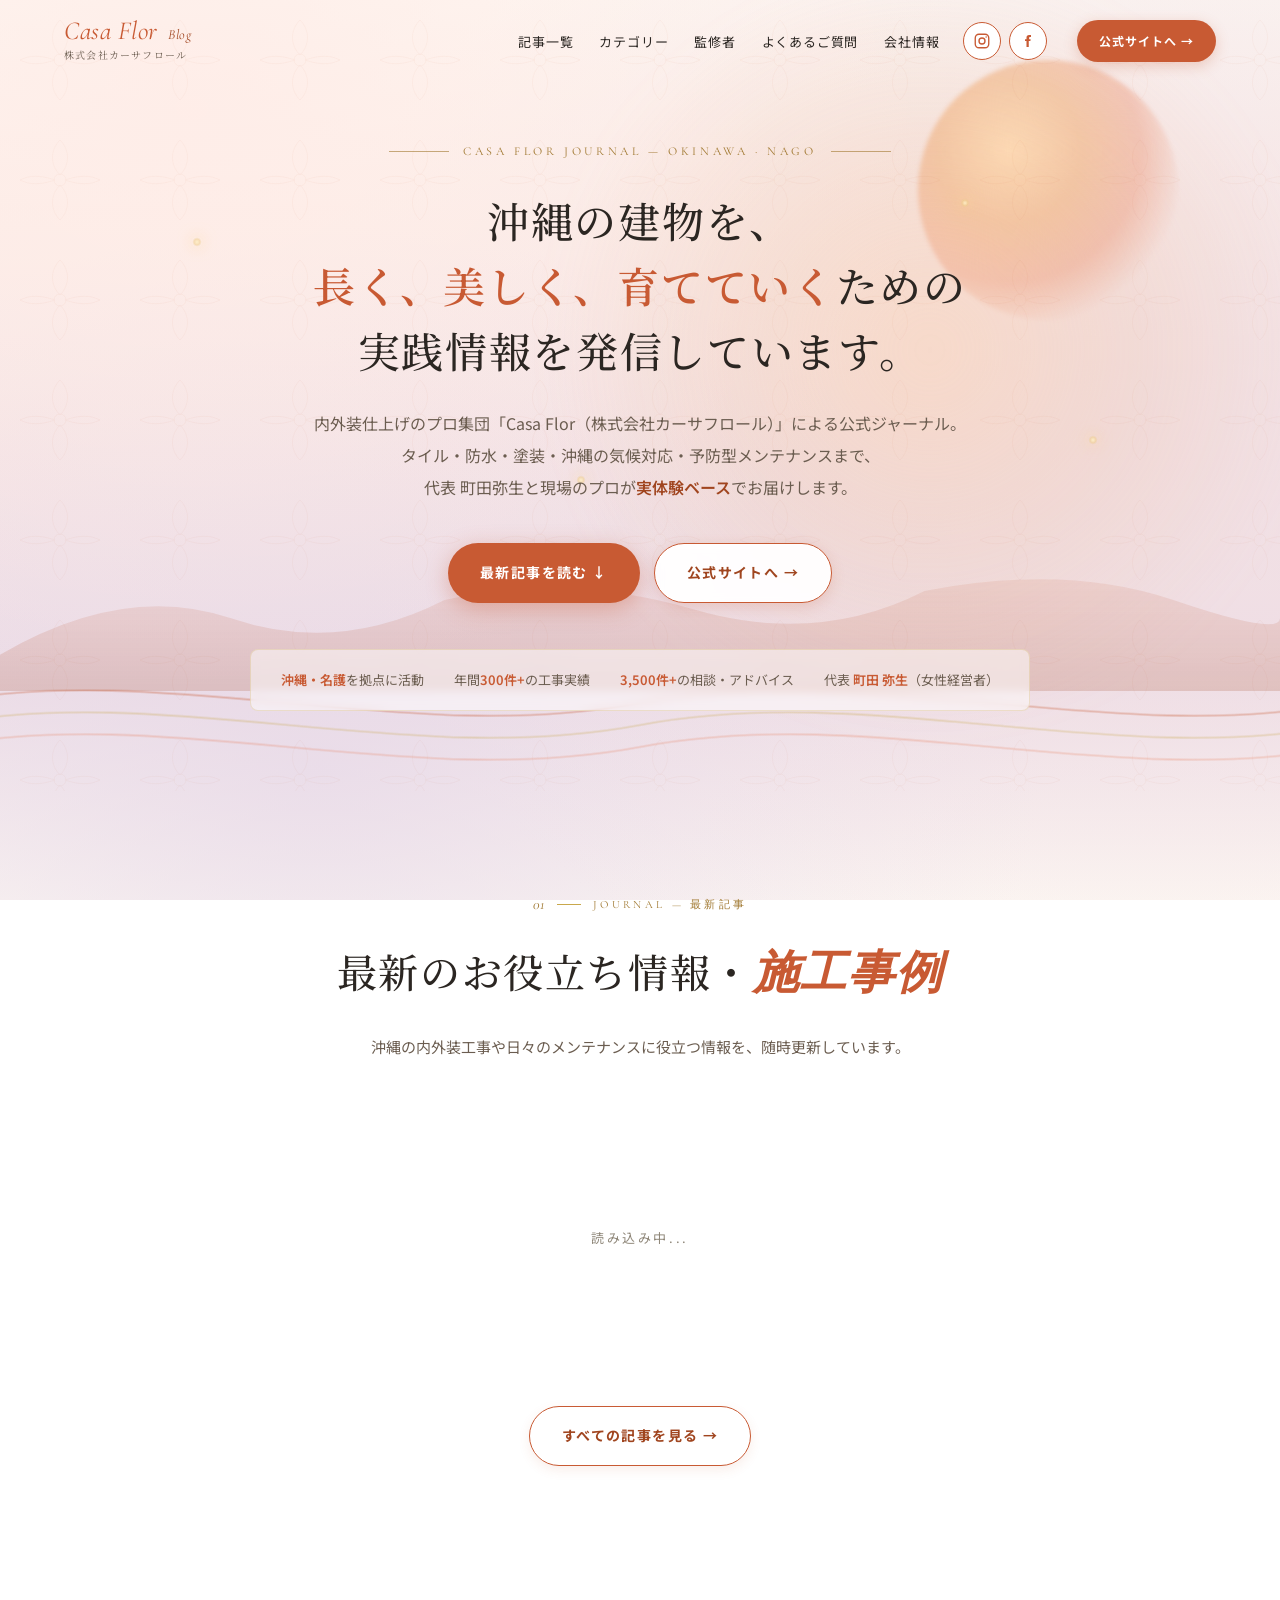
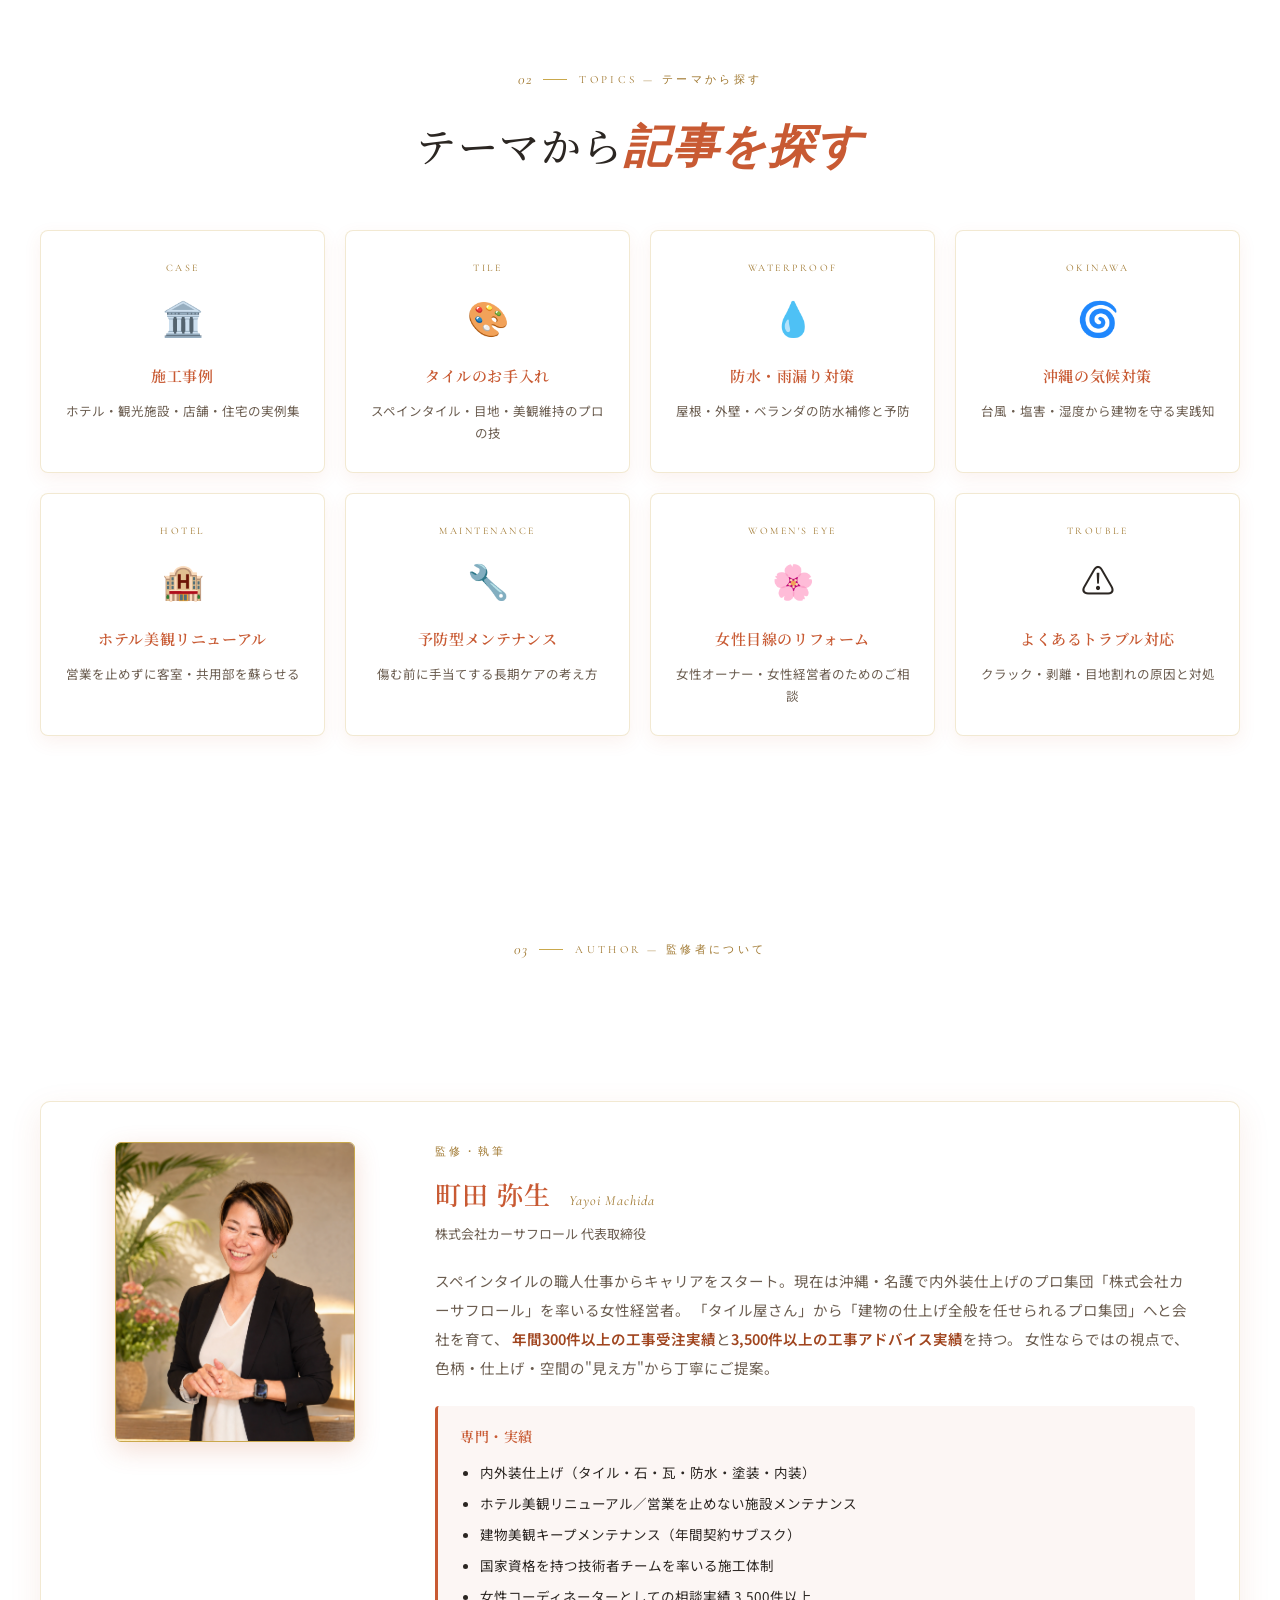
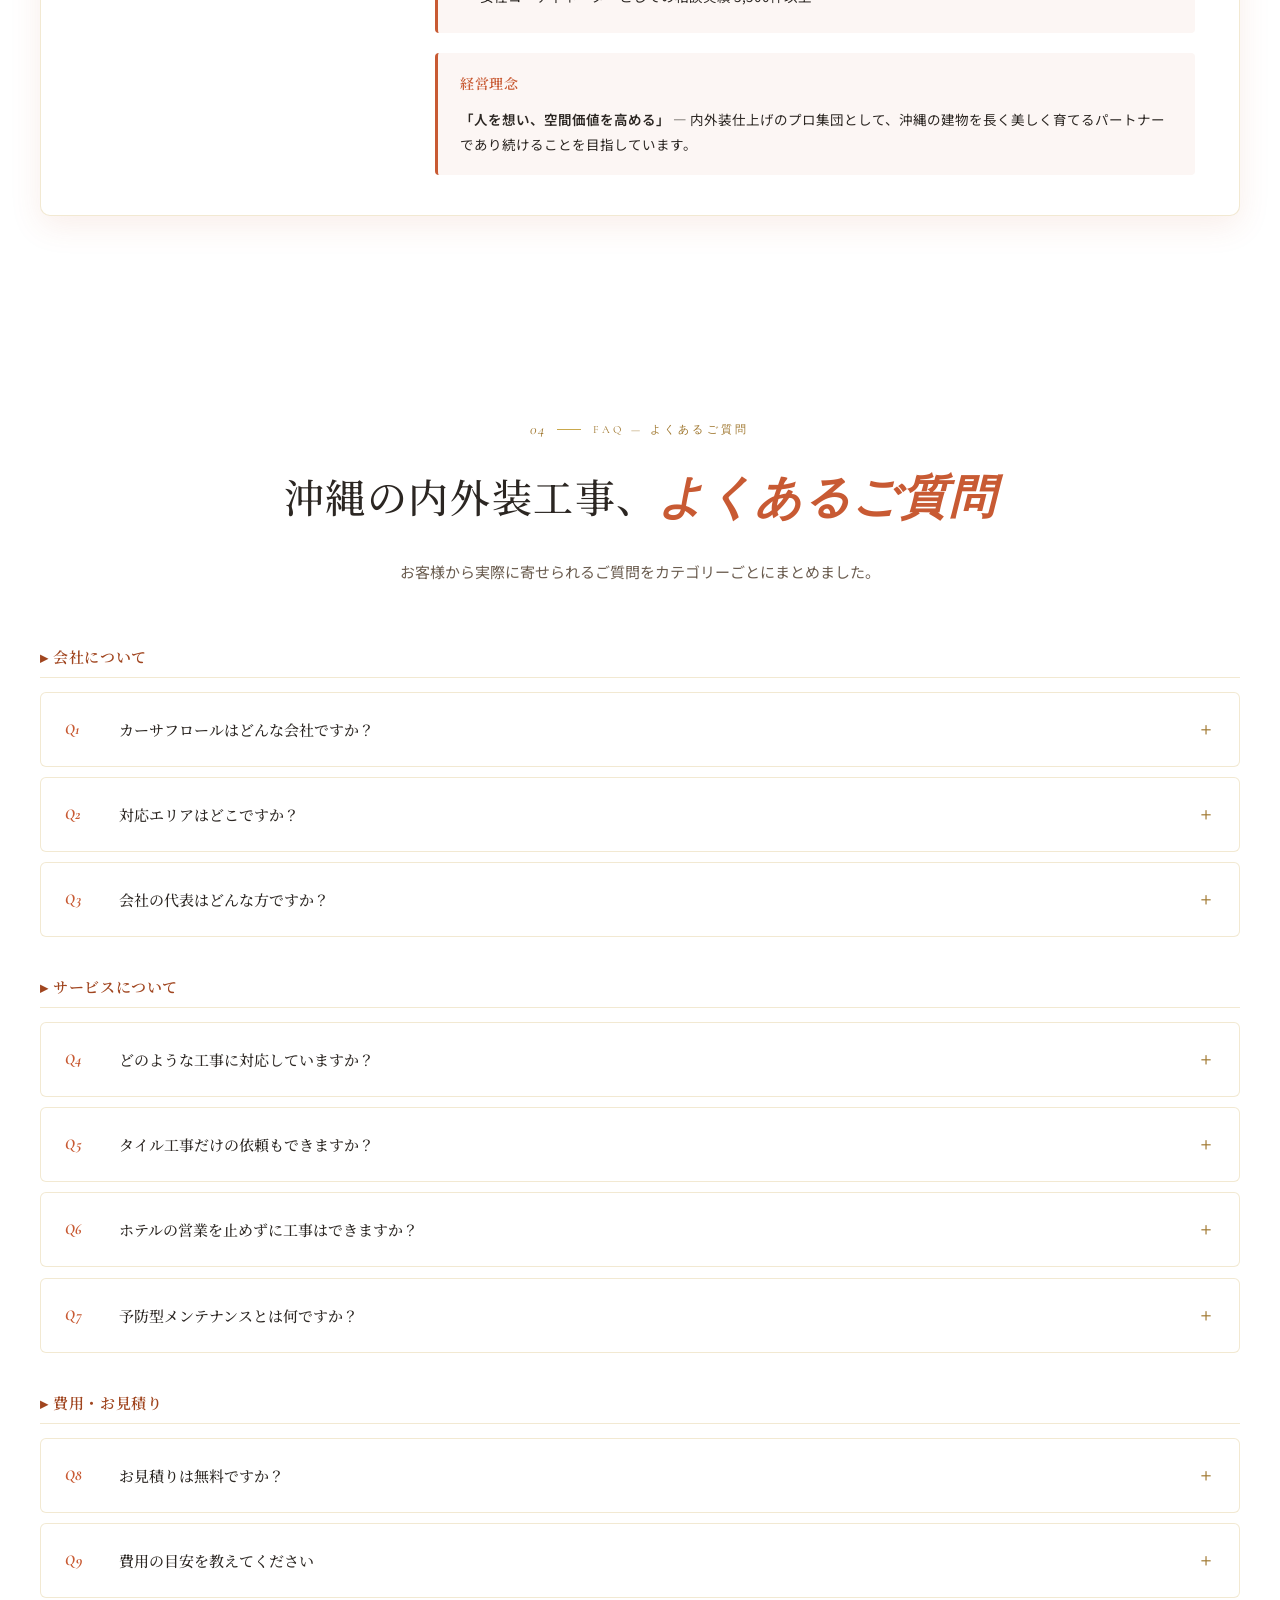
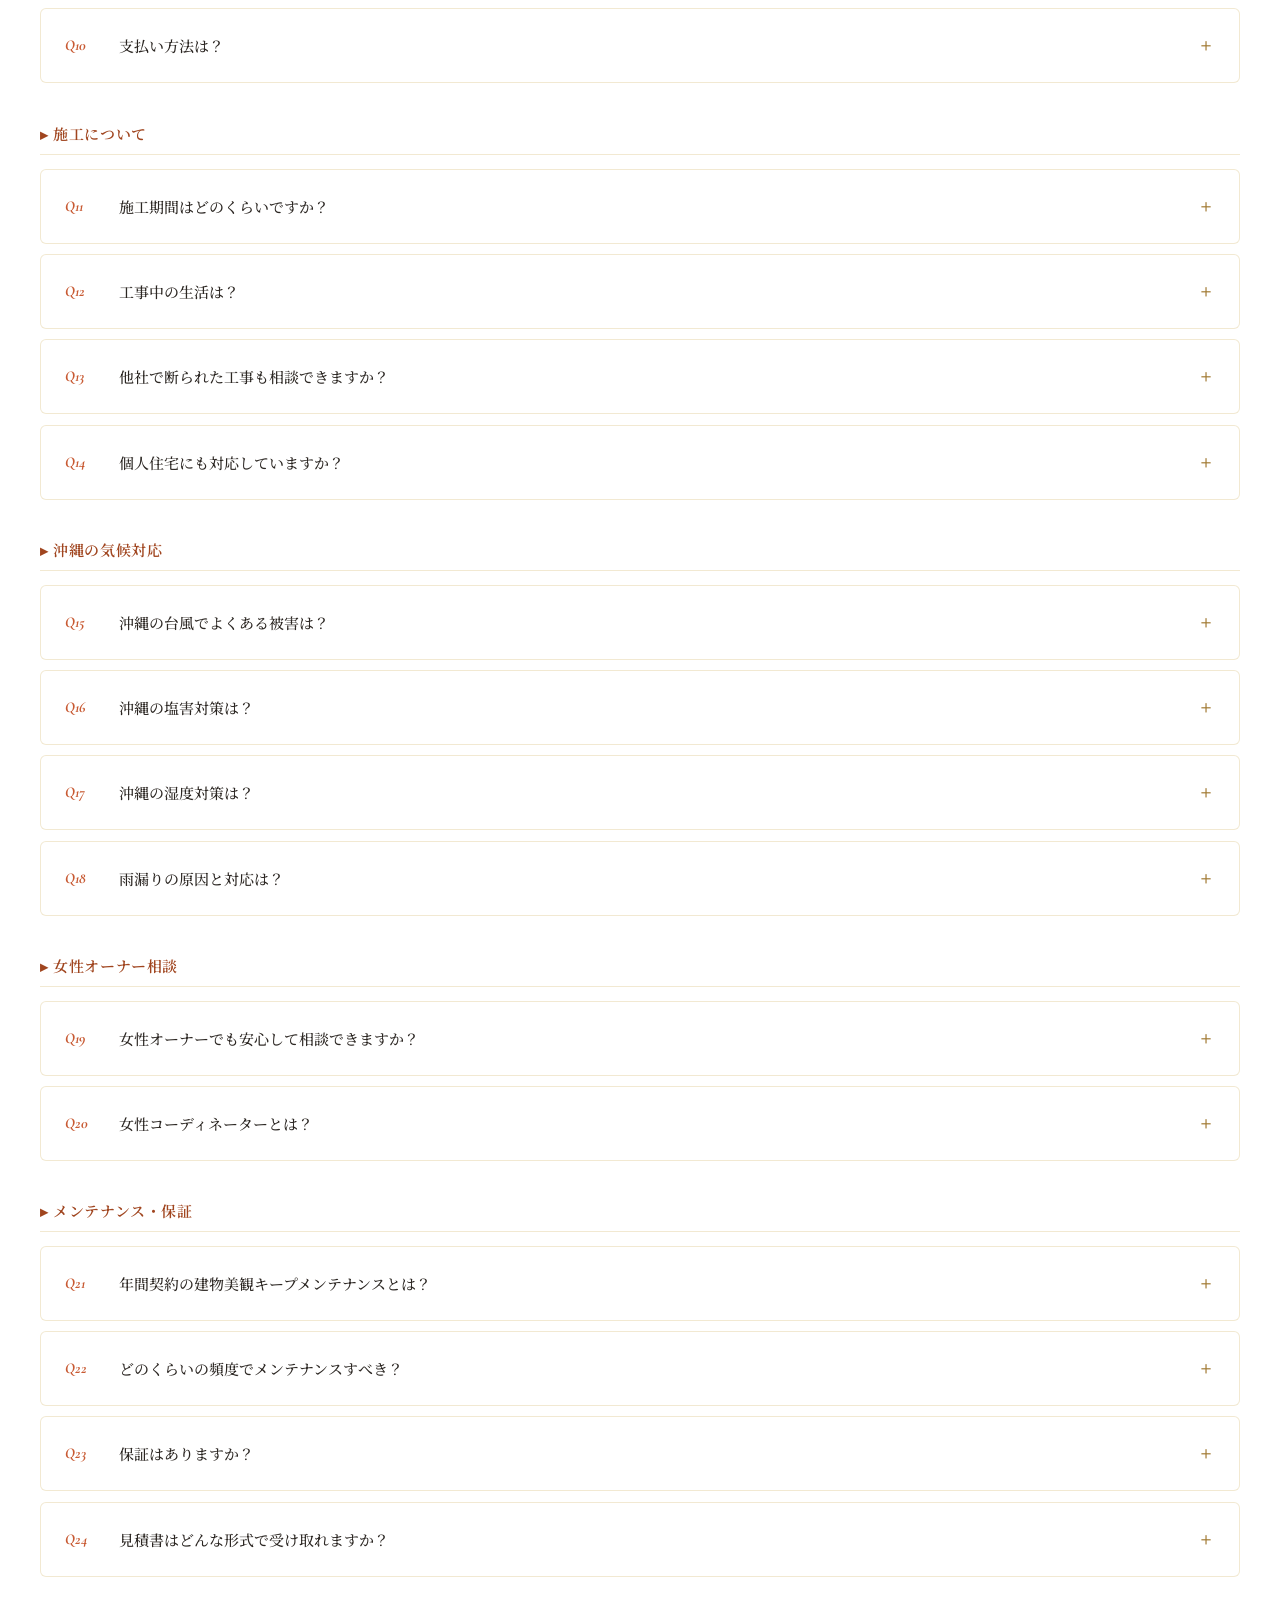
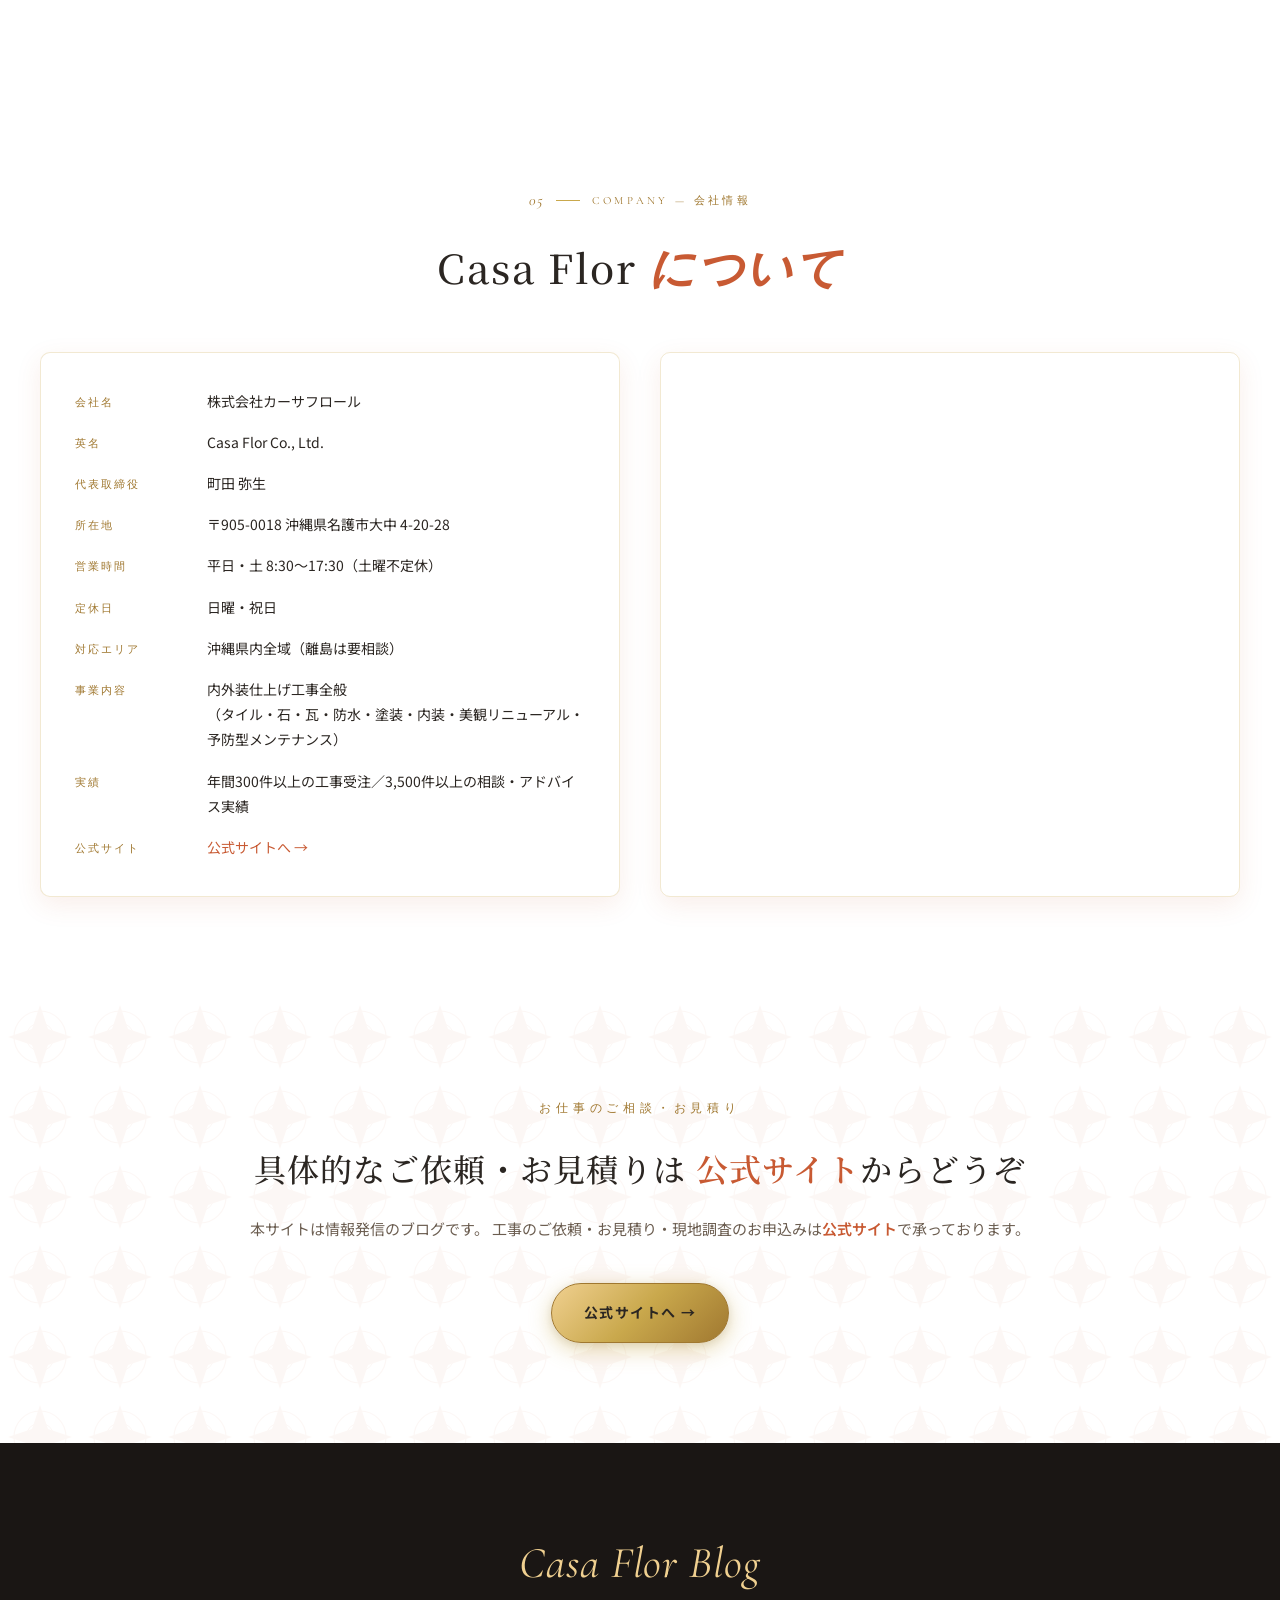
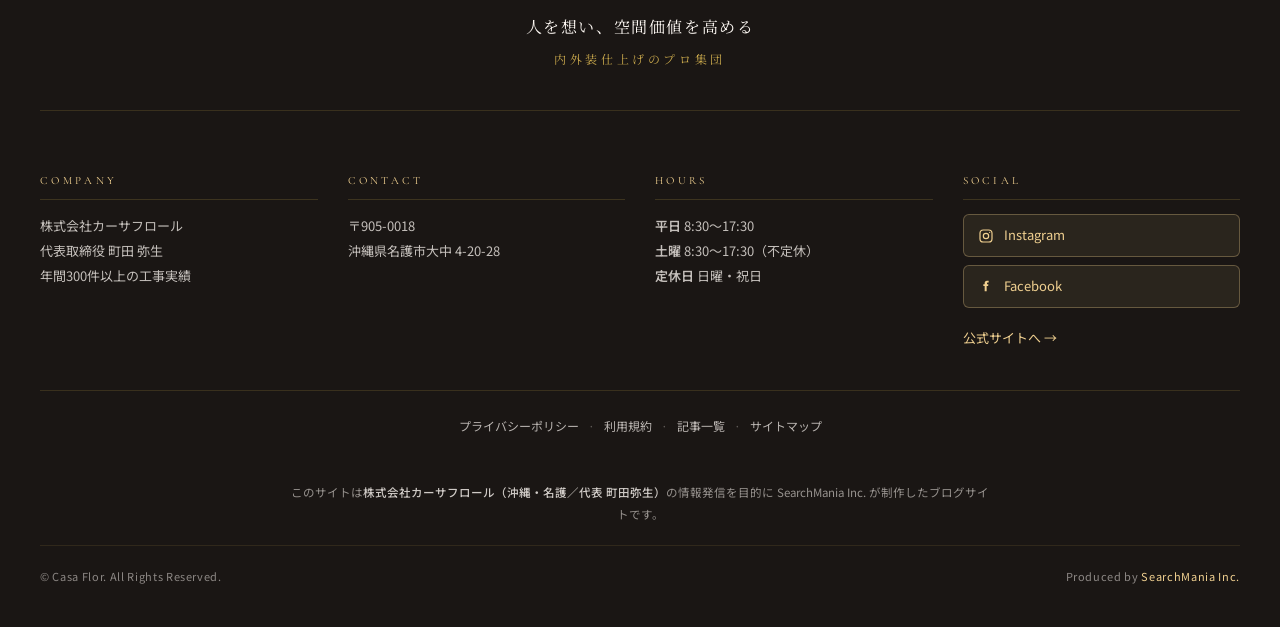
==== index.html @ efdfc6c0 "feat(scroll): jyuutaku-family 参考の 1.4s cubic-bezier reveal（up/blur/zoom + stagger）" ====
<!DOCTYPE html>
<html lang="ja">
<head>
<meta charset="UTF-8">
<meta http-equiv="content-language" content="ja">
<meta name="viewport" content="width=device-width,initial-scale=1">
<title>Casa Flor ブログ｜沖縄・名護の内外装仕上げのプロが書く、建物を長く美しく育てるための実践情報</title>
<meta name="description" content="沖縄・名護の内外装仕上げのプロ「Casa Flor（株式会社カーサフロール）」による情報発信ブログ。ホテル美観リニューアル・施設メンテナンス・タイル/防水/塗装・沖縄の気候対応・予防型メンテナンスまで、代表 町田弥生と現場のプロが実体験ベースで解説します。">
<meta name="keywords" content="沖縄 内外装, 沖縄 タイル工事, 名護 リフォーム, 沖縄 塗装, 沖縄 防水, ホテル美観リニューアル, 施設メンテナンス, 沖縄 台風対策, 予防メンテナンス, 女性オーナー リフォーム, カーサフロール, 町田弥生">
<meta name="author" content="町田 弥生（株式会社カーサフロール 代表取締役）">
<meta name="robots" content="index,follow,max-image-preview:large">
<meta name="format-detection" content="telephone=no">
<meta name="theme-color" content="#C85A33">
<meta name="geo.region" content="JP-47">
<meta name="geo.placename" content="沖縄県名護市">
<meta name="geo.position" content="26.5974;127.9862">
<meta name="ICBM" content="26.5974, 127.9862">

<!-- Favicon -->
<link rel="icon" type="image/svg+xml" href="./favicon.svg">

<!-- OGP -->
<meta property="og:type" content="website">
<meta property="og:title" content="Casa Flor ブログ｜沖縄・名護の内外装仕上げのプロが書く、建物を長く美しく育てるための実践情報">
<meta property="og:description" content="沖縄・名護の内外装仕上げのプロによる情報発信ブログ。ホテル美観・施設メンテ・タイル/防水/塗装・沖縄気候対応まで、代表 町田弥生が実体験ベースで解説します。">
<meta property="og:image" content="https://casaflor.search-mania.net/ogp.png">
<meta property="og:image:width" content="1200">
<meta property="og:image:height" content="630">
<meta property="og:url" content="https://casaflor.search-mania.net/">
<meta property="og:site_name" content="Casa Flor ブログ（株式会社カーサフロール）">
<meta property="og:locale" content="ja_JP">

<!-- Twitter Card -->
<meta name="twitter:card" content="summary_large_image">
<meta name="twitter:title" content="Casa Flor ブログ｜沖縄・名護の内外装仕上げのプロが書く実践情報">
<meta name="twitter:description" content="沖縄の建物を、長く美しく育てるためのプロの視点。">
<meta name="twitter:image" content="https://casaflor.search-mania.net/ogp.png">

<link rel="canonical" href="https://casaflor.search-mania.net/">

<!-- Google Search Console -->
<meta name="google-site-verification" content="LZg90oxtbqi0v6An7Fc0uO3ufbqcmW4_Qp9mCI2u6wk">

<!-- 構造化データ: Organization + LocalBusiness -->
<script type="application/ld+json">
{
  "@context": "https://schema.org",
  "@type": "Organization",
  "@id": "https://casaflor.search-mania.net/#organization",
  "name": "株式会社カーサフロール",
  "alternateName": ["Casa Flor", "カーサフロール"],
  "url": "https://casaflor.search-mania.net/",
  "logo": "https://casaflor.search-mania.net/favicon.svg",
  "image": "https://casaflor.search-mania.net/ogp.png",
  "description": "沖縄・名護の内外装仕上げのプロ集団。タイル・石・瓦・防水・内装・外装リフォームまで、ホテル・観光施設・店舗・ご邸宅の仕上げをトータルで承ります。代表取締役 町田弥生。",
  "slogan": "人を想い、空間価値を高める",
  "inLanguage": "ja",
  "founder": {
    "@type": "Person",
    "@id": "https://casaflor.search-mania.net/#author-yayoi",
    "name": "町田 弥生",
    "jobTitle": "代表取締役"
  },
  "employee": {"@id": "https://casaflor.search-mania.net/#author-yayoi"},
  "address": {
    "@type": "PostalAddress",
    "streetAddress": "大中 4-20-28",
    "addressLocality": "名護市",
    "addressRegion": "沖縄県",
    "postalCode": "905-0018",
    "addressCountry": "JP"
  },
  "geo": {"@type": "GeoCoordinates", "latitude": 26.5974, "longitude": 127.9862},
  "areaServed": {"@type": "State", "name": "沖縄県"},
  "sameAs": [
    "https://www.instagram.com/yayoi_casaflor",
    "https://casa-flor.search-mania.net/"
  ]
}
</script>

<!-- 構造化データ: WebSite + SearchAction -->
<script type="application/ld+json">
{
  "@context": "https://schema.org",
  "@type": "WebSite",
  "@id": "https://casaflor.search-mania.net/#website",
  "url": "https://casaflor.search-mania.net/",
  "name": "Casa Flor ブログ",
  "description": "沖縄・名護の内外装仕上げのプロによる実践情報ブログ",
  "publisher": {"@id": "https://casaflor.search-mania.net/#organization"},
  "inLanguage": "ja",
  "potentialAction": {
    "@type": "SearchAction",
    "target": {
      "@type": "EntryPoint",
      "urlTemplate": "https://casaflor.search-mania.net/blog/?q={search_term_string}"
    },
    "query-input": "required name=search_term_string"
  }
}
</script>

<!-- 構造化データ: Blog -->
<script type="application/ld+json">
{
  "@context": "https://schema.org",
  "@type": "Blog",
  "@id": "https://casaflor.search-mania.net/#blog",
  "url": "https://casaflor.search-mania.net/",
  "name": "Casa Flor ブログ",
  "description": "沖縄・名護の内外装仕上げのプロが書く実践情報",
  "inLanguage": "ja",
  "publisher": {"@id": "https://casaflor.search-mania.net/#organization"},
  "author": {"@id": "https://casaflor.search-mania.net/#author-yayoi"}
}
</script>

<!-- 構造化データ: Person (E-E-A-T の Expertise/Authoritativeness) -->
<script type="application/ld+json">
{
  "@context": "https://schema.org",
  "@type": "Person",
  "@id": "https://casaflor.search-mania.net/#author-yayoi",
  "name": "町田 弥生",
  "givenName": "弥生",
  "familyName": "町田",
  "alternateName": "Yayoi Machida",
  "jobTitle": "株式会社カーサフロール 代表取締役",
  "worksFor": {"@id": "https://casaflor.search-mania.net/#organization"},
  "image": "https://casaflor.search-mania.net/img/president-yayoi.png",
  "description": "スペインタイル職人としてキャリアをスタート。現在は沖縄・名護で内外装仕上げ会社「株式会社カーサフロール」を率いる。年間300件以上の工事受注実績と3500件以上の工事アドバイス実績を持つ。ホテル・観光施設・店舗・住宅の内外装リフォームを女性ならではの視点でトータルコーディネート。",
  "knowsAbout": [
    "内外装仕上げ工事",
    "スペインタイル施工",
    "ホテル美観リニューアル",
    "施設メンテナンス",
    "予防型メンテナンス",
    "沖縄の気候対応",
    "タイル・石・瓦工事",
    "防水補修",
    "外壁塗装",
    "内装リフォーム",
    "女性目線のリフォーム相談"
  ],
  "address": {
    "@type": "PostalAddress",
    "addressLocality": "名護市",
    "addressRegion": "沖縄県",
    "addressCountry": "JP"
  },
  "sameAs": ["https://www.instagram.com/yayoi_casaflor"]
}
</script>

<!-- 構造化データ: FAQPage (AIO / AI Overview 対応) -->
<script type="application/ld+json">
{
  "@context": "https://schema.org",
  "@type": "FAQPage",
  "@id": "https://casaflor.search-mania.net/#faq",
  "inLanguage": "ja",
  "mainEntity": [
    {"@type": "Question", "name": "カーサフロールはどんな会社ですか？", "acceptedAnswer": {"@type": "Answer", "text": "沖縄県名護市を拠点とする内外装仕上げのプロ集団です。スペインタイルの職人仕事から始まり、現在はタイル・石・瓦・防水・内装リフォームまで、ホテル・観光施設・店舗・ご邸宅のあらゆる仕上げをトータルで承っています。代表取締役は町田弥生。年間300件以上の工事受注実績があります。"}},
    {"@type": "Question", "name": "対応エリアはどこですか？", "acceptedAnswer": {"@type": "Answer", "text": "沖縄県内全域に対応しております。本社は沖縄県名護市大中4-20-28にあります。離島も要相談で対応可能です。"}},
    {"@type": "Question", "name": "どのような工事に対応していますか？", "acceptedAnswer": {"@type": "Answer", "text": "内外装の仕上げ全般に対応しています。具体的にはタイル工事・石工事・瓦工事・防水補修・外壁塗装・内装リフォーム・下地補修・目地補修・美観リニューアル・年間契約の予防型メンテナンスなど。ホテル・観光施設・店舗・オフィス・共同住宅・ご邸宅まで幅広く対応可能です。"}},
    {"@type": "Question", "name": "タイル工事だけの依頼もできますか？", "acceptedAnswer": {"@type": "Answer", "text": "はい、可能です。もともとスペインタイルの職人仕事から始まった会社なので、タイル単体のご依頼も得意分野です。もちろん、タイル以外の仕上げ（石材・瓦・防水・塗装・内装）もあわせてご相談いただけます。"}},
    {"@type": "Question", "name": "ホテルの営業を止めずに工事はできますか？", "acceptedAnswer": {"@type": "Answer", "text": "はい。「営業を止めない施設メンテナンス」を主力サービスの一つとして、時間帯・動線・工程を綿密に組み、宿泊客最優先の丁寧な養生・清掃で対応いたします。年間300件以上の工事受注実績があり、稼働中の施設対応に慣れています。"}},
    {"@type": "Question", "name": "予防型メンテナンスとは何ですか？", "acceptedAnswer": {"@type": "Answer", "text": "傷んでから直すのではなく、傷む前に手当てをする継続型のメンテナンスです。定期点検・小まめな補修・美観維持を年間契約サブスクでご提供。長期的には修繕コストを抑え、建物価値を継続的に育てることができます。特にホテル・施設様に多くご利用いただいています。"}},
    {"@type": "Question", "name": "お見積りは無料ですか？", "acceptedAnswer": {"@type": "Answer", "text": "はい、無料です。Webから図面・お写真をお送りいただくとAIが概算金額を即お届けし、その後担当者が現地確認のうえ正式なお見積りをご案内いたします。ご相談・現地調査も無料で承っております。"}},
    {"@type": "Question", "name": "費用の目安を教えてください", "acceptedAnswer": {"@type": "Answer", "text": "工事内容・規模・下地状態によって大きく変動します。たとえばタイルの部分補修は数万円から、外壁塗装は20〜80万円程度、ホテル1室のリニューアルは50〜200万円程度が目安です。正式な見積は現地調査後に無料でご提示いたします。"}},
    {"@type": "Question", "name": "支払い方法は？", "acceptedAnswer": {"@type": "Answer", "text": "銀行振込・現金・クレジットカード・PayPay・iD・QUICPay・交通系ICに対応しています。工事金額が大きい場合は着手金＋完工払いの分割にも対応いたしますのでご相談ください。"}},
    {"@type": "Question", "name": "施工期間はどのくらいですか？", "acceptedAnswer": {"@type": "Answer", "text": "工事内容によります。部分補修は半日〜1日、ホテル1室のリニューアルは3〜7日、外壁塗装は2〜4週間、大規模リノベーションは1〜3ヶ月が目安です。事前に工程表を作成し、ご希望の完工日から逆算した最適な段取りをご提案します。"}},
    {"@type": "Question", "name": "工事中の生活は？", "acceptedAnswer": {"@type": "Answer", "text": "住みながらリフォーム・営業しながら工事にも対応しています。動線・時間帯・粉じん養生・騒音配慮を工程に組み込み、日常への影響を最小限に抑えます。清掃を徹底し、作業後には元より綺麗な状態を維持することを心がけています。"}},
    {"@type": "Question", "name": "他社で断られた工事も相談できますか？", "acceptedAnswer": {"@type": "Answer", "text": "はい、まずはご相談ください。国家資格を持つ技術者が現場に合わせて柔軟に対応いたします。過去のお客様からも『他では断られた工事を受けてくれて本当に助かりました』とのお声を多数いただいております。"}},
    {"@type": "Question", "name": "個人住宅にも対応していますか？", "acceptedAnswer": {"@type": "Answer", "text": "はい、対応しています。ご邸宅のキッチン・浴室・玄関・エクステリアのリフォーム、外壁・屋根の補修まで承ります。女性コーディネーターがカラーコーディネート・素材選定からサポートいたしますのでご安心ください。"}},
    {"@type": "Question", "name": "沖縄の台風でよくある被害は？", "acceptedAnswer": {"@type": "Answer", "text": "強風による瓦の飛散・屋根の防水層剥離、大量の降雨と潮風による塩害・雨漏り・外壁のクラック拡大、飛来物による窓ガラス・外壁の損傷などが典型です。台風後は屋根・外壁・シーリング・排水口の点検を早めに行うことを推奨しています。"}},
    {"@type": "Question", "name": "沖縄の塩害対策は？", "acceptedAnswer": {"@type": "Answer", "text": "海沿いエリアでは金属部分の錆・外壁塗膜の劣化・タイル目地の傷みが進みやすいです。耐塩害仕様の塗料・耐候性の高いシーリング・定期的な水洗いによる塩分除去が有効です。予防型メンテナンス契約で年に数回の点検をおすすめしています。"}},
    {"@type": "Question", "name": "沖縄の湿度対策は？", "acceptedAnswer": {"@type": "Answer", "text": "高湿度によるカビ・目地の変色・木部の腐食が起きやすい環境です。防カビ塗料・目地の抗菌シーリング・通気を確保する内装設計で対策します。カビが目立ってきた段階での早期補修が、コスト・美観の両面で最適です。"}},
    {"@type": "Question", "name": "雨漏りの原因と対応は？", "acceptedAnswer": {"@type": "Answer", "text": "沖縄の建物では、屋根瓦のズレ・防水層の劣化・外壁クラック・サッシ回りシーリングの劣化・排水詰まりが主な原因です。原因調査から根本補修まで一貫対応します。応急処置だけでなく、再発を防ぐ設計を大切にしています。"}},
    {"@type": "Question", "name": "女性オーナーでも安心して相談できますか？", "acceptedAnswer": {"@type": "Answer", "text": "はい。代表取締役の町田弥生をはじめ女性コーディネーターが在籍しております。「男性業者に囲まれて話しづらい」というお声を多くいただくため、女性オーナー様・女性経営者様の目線で丁寧にご対応いたします。清潔感ある服装で伺い、じっくり相談を承ります。"}},
    {"@type": "Question", "name": "女性コーディネーターとは？", "acceptedAnswer": {"@type": "Answer", "text": "施主様の"見え方"を最優先に、色柄・素材・目地の細部まで空間全体をトータルでご提案する専門スタッフです。カーサフロールでは女性コーディネーターが3500件以上の相談・アドバイス実績を持ち、女性ならではの視点でご要望を細やかに引き出します。"}},
    {"@type": "Question", "name": "年間契約の建物美観キープメンテナンスとは？", "acceptedAnswer": {"@type": "Answer", "text": "定期点検・小まめな補修・美観維持を年間サブスク型でご提供する予防型メンテナンスです。傷んでから直すのではなく、傷む前に手当てすることで建物価値を継続的に育てます。特にホテル・観光施設様に多くご利用いただいております。"}},
    {"@type": "Question", "name": "どのくらいの頻度でメンテナンスすべき？", "acceptedAnswer": {"@type": "Answer", "text": "沖縄の気候では、外壁・屋根は年1〜2回、シーリング・目地・防水は3〜5年、金属部分は塩害を考慮し半年〜1年ごとの点検が理想です。予防型メンテナンス契約では、これらを計画的に組み込みご提案します。"}},
    {"@type": "Question", "name": "保証はありますか？", "acceptedAnswer": {"@type": "Answer", "text": "工事内容ごとに施工保証を設けております。防水工事は5〜10年、外壁塗装は3〜7年、タイル工事は1〜3年など。詳細は見積書にて明記し、書面保証をお渡しいたします。"}},
    {"@type": "Question", "name": "見積書はどんな形式で受け取れますか？", "acceptedAnswer": {"@type": "Answer", "text": "専門用語だけの見積書ではなく、「なぜこの仕上げが良いのか」を分かりやすく解説付きでお届けします。ご不明点は納得いただくまで何度でもご説明いたします。PDF形式でお送りしますので、社内共有・比較にもご活用いただけます。"}},
    {"@type": "Question", "name": "会社の代表はどんな方ですか？", "acceptedAnswer": {"@type": "Answer", "text": "代表取締役の町田弥生は、スペインタイル職人としてキャリアをスタートし、現在は沖縄・名護で内外装仕上げ会社「株式会社カーサフロール」を率いています。年間300件以上の工事受注実績と3500件以上の工事アドバイス実績を持ち、女性ならではの視点で内外装のトータルコーディネートを提供しています。"}}
  ]
}
</script>

<link rel="preconnect" href="https://fonts.googleapis.com">
<link rel="preconnect" href="https://fonts.gstatic.com" crossorigin>
<link href="https://fonts.googleapis.com/css2?family=Cormorant+Garamond:ital,wght@0,400;0,500;0,600;0,700;1,400;1,500&family=Playfair+Display:ital,wght@0,400;0,600;0,700&family=Noto+Serif+JP:wght@300;400;500;600;700&family=Noto+Sans+JP:wght@300;400;500;700&display=swap" rel="stylesheet">
<link rel="stylesheet" href="./shared.css">
</head>
<body>

<!-- ═══ ページローダー ═══ -->
<div id="page-loader" aria-hidden="true">
  <svg class="loader-stamp" viewBox="0 0 100 100" xmlns="http://www.w3.org/2000/svg">
    <defs><linearGradient id="lg" x1="0%" y1="0%" x2="100%" y2="100%"><stop offset="0%" stop-color="#E8734A"/><stop offset="100%" stop-color="#C85A33"/></linearGradient></defs>
    <rect width="100" height="100" rx="18" fill="url(#lg)"/>
    <text x="50" y="73" text-anchor="middle" font-size="68" fill="#FDF8F3" font-family="Georgia,serif" font-style="italic" font-weight="600">C</text>
  </svg>
  <p class="loader-name">Casa Flor</p>
  <div class="loader-dots" aria-label="読み込み中"><span></span><span></span><span></span></div>
</div>

<!-- ═══ NAV ═══ -->
<nav class="nav" id="nav">
  <div class="nav__inner">
    <a href="#top" class="nav__logo">
      <span class="nav__logo-en">Casa Flor <span class="nav__logo-sub">Blog</span></span>
      <span class="nav__logo-jp" data-cms="settings.店名">株式会社カーサフロール</span>
    </a>
    <ul class="nav__menu">
      <li><a href="#blog">記事一覧</a></li>
      <li><a href="#categories">カテゴリー</a></li>
      <li><a href="#author">監修者</a></li>
      <li><a href="#faq">よくあるご質問</a></li>
      <li><a href="#company">会社情報</a></li>
    </ul>
    <div class="nav__sns">
      <a href="https://www.instagram.com/yayoi_casaflor" id="snsInstagram" class="nav__sns-btn" target="_blank" rel="noopener" aria-label="Instagram">
        <svg viewBox="0 0 24 24" fill="none" stroke="currentColor" stroke-width="1.8" stroke-linecap="round" stroke-linejoin="round"><rect x="3" y="3" width="18" height="18" rx="5"/><circle cx="12" cy="12" r="4"/><circle cx="17.5" cy="6.5" r="1" fill="currentColor" stroke="none"/></svg>
      </a>
      <a href="#" id="snsFacebook" class="nav__sns-btn" target="_blank" rel="noopener" aria-label="Facebook">
        <svg viewBox="0 0 24 24" fill="currentColor"><path d="M13.5 9.5V7.8c0-.6.2-1 1-1H16V4h-2.5c-2.4 0-3.5 1.5-3.5 3.4v2.1H8V12h2v8h3v-8h2.2l.3-2.5z"/></svg>
      </a>
    </div>
    <a href="#" id="ctaOfficial" class="nav__cta" target="_blank" rel="noopener">公式サイトへ →</a>
    <button class="nav__toggle" id="navToggle" aria-label="メニュー"><span></span><span></span><span></span></button>
  </div>
</nav>

<!-- ═══ HERO（沖縄背景アニメーション付き） ═══ -->
<section class="hero-blog" id="top">
  <!-- 沖縄背景演出（スクロール連動パララックス） -->
  <div class="okinawa-bg" aria-hidden="true">
    <!-- 遠景の夕日 -->
    <div class="okinawa-sun" data-parallax="0.35"></div>
    <!-- 光の残照 -->
    <div class="okinawa-glow" data-parallax="0.20"></div>
    <!-- 紅型（bingata）風パターン -->
    <div class="okinawa-bingata" data-parallax="0.12"></div>
    <!-- 遠景の島影シルエット -->
    <svg class="okinawa-island" viewBox="0 0 1440 220" preserveAspectRatio="none" data-parallax="0.10">
      <defs>
        <linearGradient id="islandG" x1="0" y1="0" x2="0" y2="1">
          <stop offset="0%" stop-color="#C85A33" stop-opacity="0.18"/>
          <stop offset="100%" stop-color="#A0451F" stop-opacity="0.35"/>
        </linearGradient>
      </defs>
      <path d="M0,180 Q140,100 260,140 T500,120 Q640,90 780,130 T1040,110 Q1200,80 1320,120 T1440,140 L1440,220 L0,220 Z" fill="url(#islandG)"/>
    </svg>
    <!-- 波のライン（3レイヤー） -->
    <svg class="okinawa-waves" viewBox="0 0 1440 200" preserveAspectRatio="none">
      <path class="wave1" d="M0,120 C240,80 480,160 720,120 C960,80 1200,160 1440,120" fill="none"/>
      <path class="wave2" d="M0,140 C240,100 480,180 720,140 C960,100 1200,180 1440,140" fill="none"/>
      <path class="wave3" d="M0,160 C240,120 480,200 720,160 C960,120 1200,200 1440,160" fill="none"/>
    </svg>
    <!-- ハイビスカス花弁（8個） -->
    <span class="hibiscus-petal" style="--x:8%;--d:0s;--dur:22s;"></span>
    <span class="hibiscus-petal" style="--x:22%;--d:4s;--dur:26s;"></span>
    <span class="hibiscus-petal" style="--x:35%;--d:9s;--dur:24s;"></span>
    <span class="hibiscus-petal" style="--x:48%;--d:2s;--dur:28s;"></span>
    <span class="hibiscus-petal" style="--x:62%;--d:11s;--dur:23s;"></span>
    <span class="hibiscus-petal" style="--x:75%;--d:6s;--dur:27s;"></span>
    <span class="hibiscus-petal" style="--x:88%;--d:13s;--dur:25s;"></span>
    <span class="hibiscus-petal" style="--x:94%;--d:16s;--dur:29s;"></span>
    <!-- 光の粒 -->
    <span class="okinawa-orb" style="--x:15%;--y:30%;--d:0s;"></span>
    <span class="okinawa-orb" style="--x:75%;--y:25%;--d:2s;"></span>
    <span class="okinawa-orb" style="--x:45%;--y:60%;--d:4s;"></span>
    <span class="okinawa-orb" style="--x:85%;--y:55%;--d:6s;"></span>
  </div>
  <div class="hero-blog__inner">
    <div class="hero-blog__eyebrow">
      <span class="hero-blog__eyebrow-line"></span>
      <span>CASA FLOR JOURNAL — OKINAWA · NAGO</span>
      <span class="hero-blog__eyebrow-line"></span>
    </div>
    <h1 class="hero-blog__title">
      沖縄の建物を、<br>
      <em>長く、美しく、育てていく</em>ための<br>
      実践情報を発信しています。
    </h1>
    <p class="hero-blog__sub">
      内外装仕上げのプロ集団「Casa Flor（株式会社カーサフロール）」による公式ジャーナル。<br>
      タイル・防水・塗装・沖縄の気候対応・予防型メンテナンスまで、<br class="pc-only">
      代表 町田弥生と現場のプロが<b>実体験ベース</b>でお届けします。
    </p>
    <div class="hero-blog__cta">
      <a href="#blog" class="btn btn--primary">最新記事を読む ↓</a>
      <a href="#" id="ctaOfficial2" class="btn btn--ghost" target="_blank" rel="noopener">公式サイトへ →</a>
    </div>
    <ul class="hero-blog__meta">
      <li><b>沖縄・名護</b>を拠点に活動</li>
      <li>年間<b>300件+</b>の工事実績</li>
      <li><b>3,500件+</b>の相談・アドバイス</li>
      <li>代表 <b>町田 弥生</b>（女性経営者）</li>
    </ul>
  </div>
</section>

<!-- ═══ BLOG — 最新記事 ═══ -->
<section class="section blog-latest" id="blog">
  <div class="section__inner">
    <div class="editorial-label">
      <span class="editorial-label__num">01</span>
      <span class="editorial-label__sep"></span>
      <span class="editorial-label__name">JOURNAL — 最新記事</span>
    </div>
    <h2 class="section-title">
      最新のお役立ち情報・<br class="sp-only"><em>施工事例</em>
    </h2>
    <p class="section-lead">
      沖縄の内外装工事や日々のメンテナンスに役立つ情報を、随時更新しています。
    </p>
    <div class="wall cms-loading" id="blogWall"></div>
    <div class="blog-latest__more">
      <a href="/blog/" class="btn btn--outline">すべての記事を見る →</a>
    </div>
  </div>
</section>

<!-- ═══ CATEGORIES — テーマから探す ═══ -->
<section class="section categories" id="categories">
  <div class="section__inner">
    <div class="editorial-label">
      <span class="editorial-label__num">02</span>
      <span class="editorial-label__sep"></span>
      <span class="editorial-label__name">TOPICS — テーマから探す</span>
    </div>
    <h2 class="section-title">
      テーマから<em>記事を探す</em>
    </h2>
    <div class="category-grid">
      <a href="/blog/?cat=case" class="cat-card">
        <div class="cat-card__eyebrow">CASE</div>
        <div class="cat-card__icon">🏛️</div>
        <h3 class="cat-card__title">施工事例</h3>
        <p class="cat-card__desc">ホテル・観光施設・店舗・住宅の実例集</p>
      </a>
      <a href="/blog/?cat=tile" class="cat-card">
        <div class="cat-card__eyebrow">TILE</div>
        <div class="cat-card__icon">🎨</div>
        <h3 class="cat-card__title">タイルのお手入れ</h3>
        <p class="cat-card__desc">スペインタイル・目地・美観維持のプロの技</p>
      </a>
      <a href="/blog/?cat=waterproof" class="cat-card">
        <div class="cat-card__eyebrow">WATERPROOF</div>
        <div class="cat-card__icon">💧</div>
        <h3 class="cat-card__title">防水・雨漏り対策</h3>
        <p class="cat-card__desc">屋根・外壁・ベランダの防水補修と予防</p>
      </a>
      <a href="/blog/?cat=okinawa" class="cat-card">
        <div class="cat-card__eyebrow">OKINAWA</div>
        <div class="cat-card__icon">🌀</div>
        <h3 class="cat-card__title">沖縄の気候対策</h3>
        <p class="cat-card__desc">台風・塩害・湿度から建物を守る実践知</p>
      </a>
      <a href="/blog/?cat=hotel" class="cat-card">
        <div class="cat-card__eyebrow">HOTEL</div>
        <div class="cat-card__icon">🏨</div>
        <h3 class="cat-card__title">ホテル美観リニューアル</h3>
        <p class="cat-card__desc">営業を止めずに客室・共用部を蘇らせる</p>
      </a>
      <a href="/blog/?cat=maintenance" class="cat-card">
        <div class="cat-card__eyebrow">MAINTENANCE</div>
        <div class="cat-card__icon">🔧</div>
        <h3 class="cat-card__title">予防型メンテナンス</h3>
        <p class="cat-card__desc">傷む前に手当てする長期ケアの考え方</p>
      </a>
      <a href="/blog/?cat=women" class="cat-card">
        <div class="cat-card__eyebrow">WOMEN'S EYE</div>
        <div class="cat-card__icon">🌸</div>
        <h3 class="cat-card__title">女性目線のリフォーム</h3>
        <p class="cat-card__desc">女性オーナー・女性経営者のためのご相談</p>
      </a>
      <a href="/blog/?cat=trouble" class="cat-card">
        <div class="cat-card__eyebrow">TROUBLE</div>
        <div class="cat-card__icon">⚠️</div>
        <h3 class="cat-card__title">よくあるトラブル対応</h3>
        <p class="cat-card__desc">クラック・剥離・目地割れの原因と対処</p>
      </a>
    </div>
  </div>
</section>

<!-- ═══ AUTHOR — 監修者について（E-E-A-T） ═══ -->
<section class="section author" id="author">
  <div class="section__inner">
    <div class="editorial-label">
      <span class="editorial-label__num">03</span>
      <span class="editorial-label__sep"></span>
      <span class="editorial-label__name">AUTHOR — 監修者について</span>
    </div>
    <h2 class="section-title">
      このブログを書いている人・<br class="sp-only"><em>監修者</em>
    </h2>
    <div class="author__body">
      <div class="author__photo">
        <img src="./img/president-yayoi.png" alt="町田 弥生（株式会社カーサフロール 代表取締役）" loading="lazy">
      </div>
      <div class="author__info">
        <div class="author__label">監修・執筆</div>
        <h3 class="author__name">町田 弥生 <span>Yayoi Machida</span></h3>
        <div class="author__title">株式会社カーサフロール 代表取締役</div>
        <p class="author__bio">
          スペインタイルの職人仕事からキャリアをスタート。現在は沖縄・名護で内外装仕上げのプロ集団「株式会社カーサフロール」を率いる女性経営者。
          「タイル屋さん」から「建物の仕上げ全般を任せられるプロ集団」へと会社を育て、
          <b>年間300件以上の工事受注実績</b>と<b>3,500件以上の工事アドバイス実績</b>を持つ。
          女性ならではの視点で、色柄・仕上げ・空間の"見え方"から丁寧にご提案。
        </p>
        <div class="author__creds">
          <h4>専門・実績</h4>
          <ul>
            <li>内外装仕上げ（タイル・石・瓦・防水・塗装・内装）</li>
            <li>ホテル美観リニューアル／営業を止めない施設メンテナンス</li>
            <li>建物美観キープメンテナンス（年間契約サブスク）</li>
            <li>国家資格を持つ技術者チームを率いる施工体制</li>
            <li>女性コーディネーターとしての相談実績 3,500件以上</li>
          </ul>
        </div>
        <div class="author__creds">
          <h4>経営理念</h4>
          <p><b>「人を想い、空間価値を高める」</b> — 内外装仕上げのプロ集団として、沖縄の建物を長く美しく育てるパートナーであり続けることを目指しています。</p>
        </div>
      </div>
    </div>
  </div>
</section>

<!-- ═══ FAQ — よくあるご質問（AIO最適化・24項目） ═══ -->
<section class="section faq-expanded" id="faq">
  <div class="section__inner">
    <div class="editorial-label">
      <span class="editorial-label__num">04</span>
      <span class="editorial-label__sep"></span>
      <span class="editorial-label__name">FAQ — よくあるご質問</span>
    </div>
    <h2 class="section-title">
      沖縄の内外装工事、<br class="sp-only"><em>よくあるご質問</em>
    </h2>
    <p class="section-lead">
      お客様から実際に寄せられるご質問をカテゴリーごとにまとめました。
    </p>

    <div class="faq-group">
      <h3 class="faq-group__title">▸ 会社について</h3>
      <details class="qa-item"><summary><span class="qa-item__q">Q.</span>カーサフロールはどんな会社ですか？<span class="qa-item__arrow">＋</span></summary><div class="qa-item__a">沖縄県名護市を拠点とする内外装仕上げのプロ集団です。スペインタイルの職人仕事から始まり、現在はタイル・石・瓦・防水・内装リフォームまで、ホテル・観光施設・店舗・ご邸宅のあらゆる仕上げをトータルで承っています。代表取締役は町田弥生。年間300件以上の工事受注実績があります。</div></details>
      <details class="qa-item"><summary><span class="qa-item__q">Q.</span>対応エリアはどこですか？<span class="qa-item__arrow">＋</span></summary><div class="qa-item__a">沖縄県内全域に対応しております。本社は沖縄県名護市大中4-20-28にあります。離島も要相談で対応可能です。</div></details>
      <details class="qa-item"><summary><span class="qa-item__q">Q.</span>会社の代表はどんな方ですか？<span class="qa-item__arrow">＋</span></summary><div class="qa-item__a">代表取締役の町田弥生は、スペインタイル職人としてキャリアをスタートし、現在は沖縄・名護で内外装仕上げ会社「株式会社カーサフロール」を率いています。年間300件以上の工事受注実績と3,500件以上の工事アドバイス実績を持ち、女性ならではの視点で内外装のトータルコーディネートを提供しています。</div></details>
    </div>

    <div class="faq-group">
      <h3 class="faq-group__title">▸ サービスについて</h3>
      <details class="qa-item"><summary><span class="qa-item__q">Q.</span>どのような工事に対応していますか？<span class="qa-item__arrow">＋</span></summary><div class="qa-item__a">内外装の仕上げ全般に対応しています。具体的にはタイル工事・石工事・瓦工事・防水補修・外壁塗装・内装リフォーム・下地補修・目地補修・美観リニューアル・年間契約の予防型メンテナンスなど。ホテル・観光施設・店舗・オフィス・共同住宅・ご邸宅まで幅広く対応可能です。</div></details>
      <details class="qa-item"><summary><span class="qa-item__q">Q.</span>タイル工事だけの依頼もできますか？<span class="qa-item__arrow">＋</span></summary><div class="qa-item__a">はい、可能です。もともとスペインタイルの職人仕事から始まった会社なので、タイル単体のご依頼も得意分野です。もちろん、タイル以外の仕上げ（石材・瓦・防水・塗装・内装）もあわせてご相談いただけます。</div></details>
      <details class="qa-item"><summary><span class="qa-item__q">Q.</span>ホテルの営業を止めずに工事はできますか？<span class="qa-item__arrow">＋</span></summary><div class="qa-item__a">はい。「営業を止めない施設メンテナンス」を主力サービスの一つとして、時間帯・動線・工程を綿密に組み、宿泊客最優先の丁寧な養生・清掃で対応いたします。年間300件以上の工事受注実績があり、稼働中の施設対応に慣れています。</div></details>
      <details class="qa-item"><summary><span class="qa-item__q">Q.</span>予防型メンテナンスとは何ですか？<span class="qa-item__arrow">＋</span></summary><div class="qa-item__a">傷んでから直すのではなく、傷む前に手当てをする継続型のメンテナンスです。定期点検・小まめな補修・美観維持を年間契約サブスクでご提供。長期的には修繕コストを抑え、建物価値を継続的に育てることができます。特にホテル・施設様に多くご利用いただいています。</div></details>
    </div>

    <div class="faq-group">
      <h3 class="faq-group__title">▸ 費用・お見積り</h3>
      <details class="qa-item"><summary><span class="qa-item__q">Q.</span>お見積りは無料ですか？<span class="qa-item__arrow">＋</span></summary><div class="qa-item__a">はい、無料です。Webから図面・お写真をお送りいただくとAIが概算金額を即お届けし、その後担当者が現地確認のうえ正式なお見積りをご案内いたします。ご相談・現地調査も無料で承っております。</div></details>
      <details class="qa-item"><summary><span class="qa-item__q">Q.</span>費用の目安を教えてください<span class="qa-item__arrow">＋</span></summary><div class="qa-item__a">工事内容・規模・下地状態によって大きく変動します。たとえばタイルの部分補修は数万円から、外壁塗装は20〜80万円程度、ホテル1室のリニューアルは50〜200万円程度が目安です。正式な見積は現地調査後に無料でご提示いたします。</div></details>
      <details class="qa-item"><summary><span class="qa-item__q">Q.</span>支払い方法は？<span class="qa-item__arrow">＋</span></summary><div class="qa-item__a">銀行振込・現金・クレジットカード・PayPay・iD・QUICPay・交通系ICに対応しています。工事金額が大きい場合は着手金＋完工払いの分割にも対応いたしますのでご相談ください。</div></details>
    </div>

    <div class="faq-group">
      <h3 class="faq-group__title">▸ 施工について</h3>
      <details class="qa-item"><summary><span class="qa-item__q">Q.</span>施工期間はどのくらいですか？<span class="qa-item__arrow">＋</span></summary><div class="qa-item__a">工事内容によります。部分補修は半日〜1日、ホテル1室のリニューアルは3〜7日、外壁塗装は2〜4週間、大規模リノベーションは1〜3ヶ月が目安です。事前に工程表を作成し、ご希望の完工日から逆算した最適な段取りをご提案します。</div></details>
      <details class="qa-item"><summary><span class="qa-item__q">Q.</span>工事中の生活は？<span class="qa-item__arrow">＋</span></summary><div class="qa-item__a">住みながらリフォーム・営業しながら工事にも対応しています。動線・時間帯・粉じん養生・騒音配慮を工程に組み込み、日常への影響を最小限に抑えます。清掃を徹底し、作業後には元より綺麗な状態を維持することを心がけています。</div></details>
      <details class="qa-item"><summary><span class="qa-item__q">Q.</span>他社で断られた工事も相談できますか？<span class="qa-item__arrow">＋</span></summary><div class="qa-item__a">はい、まずはご相談ください。国家資格を持つ技術者が現場に合わせて柔軟に対応いたします。過去のお客様からも『他では断られた工事を受けてくれて本当に助かりました』とのお声を多数いただいております。</div></details>
      <details class="qa-item"><summary><span class="qa-item__q">Q.</span>個人住宅にも対応していますか？<span class="qa-item__arrow">＋</span></summary><div class="qa-item__a">はい、対応しています。ご邸宅のキッチン・浴室・玄関・エクステリアのリフォーム、外壁・屋根の補修まで承ります。女性コーディネーターがカラーコーディネート・素材選定からサポートいたしますのでご安心ください。</div></details>
    </div>

    <div class="faq-group">
      <h3 class="faq-group__title">▸ 沖縄の気候対応</h3>
      <details class="qa-item"><summary><span class="qa-item__q">Q.</span>沖縄の台風でよくある被害は？<span class="qa-item__arrow">＋</span></summary><div class="qa-item__a">強風による瓦の飛散・屋根の防水層剥離、大量の降雨と潮風による塩害・雨漏り・外壁のクラック拡大、飛来物による窓ガラス・外壁の損傷などが典型です。台風後は屋根・外壁・シーリング・排水口の点検を早めに行うことを推奨しています。</div></details>
      <details class="qa-item"><summary><span class="qa-item__q">Q.</span>沖縄の塩害対策は？<span class="qa-item__arrow">＋</span></summary><div class="qa-item__a">海沿いエリアでは金属部分の錆・外壁塗膜の劣化・タイル目地の傷みが進みやすいです。耐塩害仕様の塗料・耐候性の高いシーリング・定期的な水洗いによる塩分除去が有効です。予防型メンテナンス契約で年に数回の点検をおすすめしています。</div></details>
      <details class="qa-item"><summary><span class="qa-item__q">Q.</span>沖縄の湿度対策は？<span class="qa-item__arrow">＋</span></summary><div class="qa-item__a">高湿度によるカビ・目地の変色・木部の腐食が起きやすい環境です。防カビ塗料・目地の抗菌シーリング・通気を確保する内装設計で対策します。カビが目立ってきた段階での早期補修が、コスト・美観の両面で最適です。</div></details>
      <details class="qa-item"><summary><span class="qa-item__q">Q.</span>雨漏りの原因と対応は？<span class="qa-item__arrow">＋</span></summary><div class="qa-item__a">沖縄の建物では、屋根瓦のズレ・防水層の劣化・外壁クラック・サッシ回りシーリングの劣化・排水詰まりが主な原因です。原因調査から根本補修まで一貫対応します。応急処置だけでなく、再発を防ぐ設計を大切にしています。</div></details>
    </div>

    <div class="faq-group">
      <h3 class="faq-group__title">▸ 女性オーナー相談</h3>
      <details class="qa-item"><summary><span class="qa-item__q">Q.</span>女性オーナーでも安心して相談できますか？<span class="qa-item__arrow">＋</span></summary><div class="qa-item__a">はい。代表取締役の町田弥生をはじめ女性コーディネーターが在籍しております。「男性業者に囲まれて話しづらい」というお声を多くいただくため、女性オーナー様・女性経営者様の目線で丁寧にご対応いたします。清潔感ある服装で伺い、じっくり相談を承ります。</div></details>
      <details class="qa-item"><summary><span class="qa-item__q">Q.</span>女性コーディネーターとは？<span class="qa-item__arrow">＋</span></summary><div class="qa-item__a">施主様の"見え方"を最優先に、色柄・素材・目地の細部まで空間全体をトータルでご提案する専門スタッフです。カーサフロールでは女性コーディネーターが3,500件以上の相談・アドバイス実績を持ち、女性ならではの視点でご要望を細やかに引き出します。</div></details>
    </div>

    <div class="faq-group">
      <h3 class="faq-group__title">▸ メンテナンス・保証</h3>
      <details class="qa-item"><summary><span class="qa-item__q">Q.</span>年間契約の建物美観キープメンテナンスとは？<span class="qa-item__arrow">＋</span></summary><div class="qa-item__a">定期点検・小まめな補修・美観維持を年間サブスク型でご提供する予防型メンテナンスです。傷んでから直すのではなく、傷む前に手当てすることで建物価値を継続的に育てます。特にホテル・観光施設様に多くご利用いただいております。</div></details>
      <details class="qa-item"><summary><span class="qa-item__q">Q.</span>どのくらいの頻度でメンテナンスすべき？<span class="qa-item__arrow">＋</span></summary><div class="qa-item__a">沖縄の気候では、外壁・屋根は年1〜2回、シーリング・目地・防水は3〜5年、金属部分は塩害を考慮し半年〜1年ごとの点検が理想です。予防型メンテナンス契約では、これらを計画的に組み込みご提案します。</div></details>
      <details class="qa-item"><summary><span class="qa-item__q">Q.</span>保証はありますか？<span class="qa-item__arrow">＋</span></summary><div class="qa-item__a">工事内容ごとに施工保証を設けております。防水工事は5〜10年、外壁塗装は3〜7年、タイル工事は1〜3年など。詳細は見積書にて明記し、書面保証をお渡しいたします。</div></details>
      <details class="qa-item"><summary><span class="qa-item__q">Q.</span>見積書はどんな形式で受け取れますか？<span class="qa-item__arrow">＋</span></summary><div class="qa-item__a">専門用語だけの見積書ではなく、「なぜこの仕上げが良いのか」を分かりやすく解説付きでお届けします。ご不明点は納得いただくまで何度でもご説明いたします。PDF形式でお送りしますので、社内共有・比較にもご活用いただけます。</div></details>
    </div>

    <!-- CMS 経由の追加FAQ（Sheets の faq タブから追加分） -->
    <div id="faqList" class="faq-group faq-group--cms"></div>
  </div>
</section>

<!-- ═══ COMPANY — 会社情報（サイテーション/NAP） ═══ -->
<section class="section company" id="company">
  <div class="section__inner">
    <div class="editorial-label">
      <span class="editorial-label__num">05</span>
      <span class="editorial-label__sep"></span>
      <span class="editorial-label__name">COMPANY — 会社情報</span>
    </div>
    <h2 class="section-title">
      Casa Flor <em>について</em>
    </h2>
    <div class="company__body">
      <div class="company__info">
        <dl class="company__dl">
          <dt>会社名</dt><dd itemprop="name" data-cms="settings.店名">株式会社カーサフロール</dd>
          <dt>英名</dt><dd>Casa Flor Co., Ltd.</dd>
          <dt>代表取締役</dt><dd>町田 弥生</dd>
          <dt>所在地</dt><dd data-cms="settings.住所">〒905-0018 沖縄県名護市大中 4-20-28</dd>
          <dt>営業時間</dt><dd>平日・土 8:30〜17:30（土曜不定休）</dd>
          <dt>定休日</dt><dd>日曜・祝日</dd>
          <dt>対応エリア</dt><dd>沖縄県内全域（離島は要相談）</dd>
          <dt>事業内容</dt><dd>内外装仕上げ工事全般<br>（タイル・石・瓦・防水・塗装・内装・美観リニューアル・予防型メンテナンス）</dd>
          <dt>実績</dt><dd>年間300件以上の工事受注／3,500件以上の相談・アドバイス実績</dd>
          <dt>公式サイト</dt><dd><a href="#" id="ctaOfficial3" target="_blank" rel="noopener">公式サイトへ →</a></dd>
        </dl>
      </div>
      <div class="company__map" id="mapEmbed">
        <iframe src="https://www.google.com/maps/embed?pb=!1m18!1m12!1m3!1d3567.592488658101!2d127.9862028!3d26.597449099999995!2m3!1f0!2f0!3f0!3m2!1i1024!2i768!4f13.1!3m3!1m2!1s0x34e455530d4fd89b%3A0xc7e57c337d3ee2e6!2z5qCq5byP5Lya56S-Q2FzYWZsb3I!5e0!3m2!1sja!2sjp!4v1786873488945!5m2!1sja!2sjp"
                width="100%" height="100%" style="border:0;" allowfullscreen="" loading="lazy"
                referrerpolicy="no-referrer-when-downgrade" title="株式会社カーサフロール アクセスマップ"></iframe>
      </div>
    </div>
  </div>
</section>

<!-- ═══ CTA — 公式サイトへ ═══ -->
<section class="cta cta-official">
  <div class="cta__inner">
    <p class="cta__eyebrow">お仕事のご相談・お見積り</p>
    <h2 class="cta__title">
      具体的なご依頼・お見積りは<br class="sp-only">
      <em>公式サイト</em>からどうぞ
    </h2>
    <p class="cta__sub">
      本サイトは情報発信のブログです。<br class="sp-only">
      工事のご依頼・お見積り・現地調査のお申込みは<b>公式サイト</b>で承っております。
    </p>
    <div class="cta__buttons">
      <a href="#" id="ctaOfficial4" class="btn btn--gold" target="_blank" rel="noopener">公式サイトへ →</a>
    </div>
  </div>
</section>

<!-- ═══ FOOTER ═══ -->
<footer class="footer" id="footer">
  <div class="footer__inner">
    <div class="footer__brand">
      <div class="footer__logo">Casa Flor <span>Blog</span></div>
      <div class="footer__concept">人を想い、空間価値を高める</div>
      <div class="footer__tag">内外装仕上げのプロ集団</div>
    </div>
    <div class="footer__grid">
      <div class="footer__col">
        <div class="footer__col-title">COMPANY</div>
        <div class="footer__col-body">
          <span data-cms="settings.店名">株式会社カーサフロール</span><br>
          代表取締役 町田 弥生<br>
          年間300件以上の工事実績
        </div>
      </div>
      <div class="footer__col">
        <div class="footer__col-title">CONTACT</div>
        <div class="footer__col-body">
          <span data-cms="settings.住所">〒905-0018<br>沖縄県名護市大中 4-20-28</span>
        </div>
      </div>
      <div class="footer__col">
        <div class="footer__col-title">HOURS</div>
        <div class="footer__col-body">
          <b>平日</b> 8:30〜17:30<br>
          <b>土曜</b> 8:30〜17:30（不定休）<br>
          <b>定休日</b> 日曜・祝日
        </div>
      </div>
      <div class="footer__col">
        <div class="footer__col-title">SOCIAL</div>
        <div class="footer__col-body">
          <div class="footer__sns">
            <a href="https://www.instagram.com/yayoi_casaflor" id="snsInstagramFoot" class="footer__sns-btn" target="_blank" rel="noopener" aria-label="Instagram">
              <svg viewBox="0 0 24 24" fill="none" stroke="currentColor" stroke-width="1.8" stroke-linecap="round" stroke-linejoin="round"><rect x="3" y="3" width="18" height="18" rx="5"/><circle cx="12" cy="12" r="4"/><circle cx="17.5" cy="6.5" r="1" fill="currentColor" stroke="none"/></svg>
              <span>Instagram</span>
            </a>
            <a href="#" id="snsFacebookFoot" class="footer__sns-btn" target="_blank" rel="noopener" aria-label="Facebook">
              <svg viewBox="0 0 24 24" fill="currentColor"><path d="M13.5 9.5V7.8c0-.6.2-1 1-1H16V4h-2.5c-2.4 0-3.5 1.5-3.5 3.4v2.1H8V12h2v8h3v-8h2.2l.3-2.5z"/></svg>
              <span>Facebook</span>
            </a>
          </div>
          <a href="#" id="ctaOfficial5" target="_blank" rel="noopener" class="footer__official-link">公式サイトへ →</a>
        </div>
      </div>
    </div>
    <div class="footer__legal">
      <a href="./privacy-policy.html">プライバシーポリシー</a>
      <span class="footer__legal-sep">·</span>
      <a href="./terms.html">利用規約</a>
      <span class="footer__legal-sep">·</span>
      <a href="/blog/">記事一覧</a>
      <span class="footer__legal-sep">·</span>
      <a href="./sitemap.xml">サイトマップ</a>
    </div>
    <p class="partner-notice-inline">
      このサイトは<b>株式会社カーサフロール（沖縄・名護／代表 町田弥生）</b>の情報発信を目的に SearchMania Inc. が制作したブログサイトです。
    </p>
    <div class="footer__meta">
      <div class="footer__copy"><span data-cms="settings.コピーライト">© Casa Flor</span>. All Rights Reserved.</div>
      <div class="produced-by">
        Produced by <a href="https://search-mania.net/" target="_blank" rel="noopener">SearchMania Inc.</a>
      </div>
    </div>
  </div>
</footer>

<script>
/* ═══ CMS 定数 ═══ */
const GAS_URL = 'https://script.google.com/macros/s/AKfycbxn5fJlnt9smKFwgYlp25Zohq4k815Pkjl_edbAki8nDMOiFC1rXLbH4Etklg9tn9lrMg/exec';
const CMS_CACHE_KEY = 'casaflor_cms_v2';
const CMS_CACHE_TTL = 5 * 60 * 1000;

/* ═══ ページローダー ═══ */
if (history.scrollRestoration) history.scrollRestoration = 'manual';
window.scrollTo(0, 0);
const _loaderStart = Date.now();
function _hideLoader() {
  const el = document.getElementById('page-loader');
  if (!el || el.dataset.done) return;
  el.dataset.done = '1';
  const wait = Math.max(0, 700 - (Date.now() - _loaderStart));
  setTimeout(() => {
    el.classList.add('fade-out');
    setTimeout(() => el.remove(), 650);
  }, wait);
}

/* ═══ ユーティリティ ═══ */
function esc(s) {
  return String(s || '')
    .replace(/&/g, '&amp;').replace(/</g, '&lt;')
    .replace(/>/g, '&gt;').replace(/"/g, '&quot;');
}
function fmtDate(s) {
  if (!s) return '';
  const m = String(s).match(/^(\d{4})-(\d{2})-(\d{2})/);
  return m ? `${m[1]}.${m[2]}.${m[3]}` : String(s);
}
function driveImg(url) {
  if (!url) return '';
  const s = String(url).trim();
  const m1 = s.match(/\/d\/([a-zA-Z0-9_-]+)/);
  if (m1) return `https://drive.google.com/thumbnail?id=${m1[1]}&sz=w1200`;
  const m2 = s.match(/lh3\.googleusercontent\.com\/d\/([a-zA-Z0-9_-]+)/);
  if (m2) return `https://lh3.googleusercontent.com/d/${m2[1]}=w1200`;
  if (s.indexOf('drive.google.com/thumbnail') !== -1) {
    return s.replace(/([?&])sz=[^&]*/, '$1sz=w1200');
  }
  return s;
}

/* ═══ Nav スクロール ═══ */
(function() {
  const nav = document.getElementById('nav');
  const onScroll = () => {
    if (window.scrollY > 60) nav.classList.add('nav--scrolled');
    else nav.classList.remove('nav--scrolled');
  };
  onScroll();
  window.addEventListener('scroll', onScroll, { passive: true });
  const toggle = document.getElementById('navToggle');
  if (toggle) {
    toggle.addEventListener('click', () => document.body.classList.toggle('nav-open'));
    document.querySelectorAll('.nav__menu a').forEach(a => {
      a.addEventListener('click', () => document.body.classList.remove('nav-open'));
    });
  }
})();

/* ═══ apply* 関数 ═══ */
function applySettings(s) {
  if (!s) return;
  window._settings = s;
  if (!s.officialUrl) s.officialUrl = s['公式サイトURL'] || s['officialUrl'] || '';
  if (s.officialUrl) {
    ['ctaOfficial','ctaOfficial2','ctaOfficial3','ctaOfficial4','ctaOfficial5'].forEach(id => {
      const el = document.getElementById(id);
      if (el) el.href = s.officialUrl;
    });
  }
  // SNS URL 反映（Sheets settings で「InstagramURL」「FacebookURL」を編集可能）
  const igUrl = s.instagramUrl || s['InstagramURL'] || s['Instagram URL'] || '';
  const fbUrl = s.facebookUrl  || s['FacebookURL']  || s['Facebook URL']  || '';
  if (igUrl) ['snsInstagram','snsInstagramFoot'].forEach(id => { const el = document.getElementById(id); if (el) el.href = igUrl; });
  if (fbUrl) ['snsFacebook','snsFacebookFoot'].forEach(id => { const el = document.getElementById(id); if (el) el.href = fbUrl; });
  // Facebook が未設定なら非表示
  if (!fbUrl || fbUrl === '#') {
    ['snsFacebook','snsFacebookFoot'].forEach(id => { const el = document.getElementById(id); if (el) el.style.display = 'none'; });
  }
  bindCmsSlots('settings', s);
}
function bindCmsSlots(ns, values) {
  if (!values) return;
  document.querySelectorAll('[data-cms^="' + ns + '."]').forEach(function(el) {
    var key = el.getAttribute('data-cms').slice(ns.length + 1);
    var v = values[key];
    if (v == null) return;
    v = String(v).trim();
    if (!v) return;
    if (/^<.*>$/.test(v)) return;
    el.innerHTML = esc(v).replace(/\n/g, '<br>');
  });
}

function applyBlog(items) {
  const wall = document.getElementById('blogWall');
  if (wall) wall.classList.remove('cms-loading');
  if (!items || !items.length) return;
  const valid = items.filter(b => b.body || b.title);
  if (!valid.length) return;
  wall.innerHTML = valid.slice(0, 4).map((b, i) => {
    let rawTitle = (b.title || '').trim();
    if (!rawTitle && b.body) {
      const firstSentence = String(b.body).split(/[。\n]/)[0] || '';
      rawTitle = firstSentence.trim();
    }
    if (!rawTitle && b.date) rawTitle = `${fmtDate(b.date)} の投稿`;
    // タイトル冒頭の絵文字・ハッシュタグを除去してクリーンに
    rawTitle = rawTitle
      .replace(/^[\u{1F300}-\u{1FAFF}\u{2600}-\u{27BF}\u{2B00}-\u{2BFF}\u{1F000}-\u{1F2FF}\s]+/u, '')
      .replace(/^#\s*/, '')
      .trim();
    const shortTitle = rawTitle;  // 表示側で line-clamp するのでJS切り詰めは不要
    const imgUrl = driveImg(b.image);
    const slugMatch = (b.url || '').match(/\/blog\/([^\/\?#]+)/);
    const postSlug  = slugMatch ? slugMatch[1] : (b.date || '');
    const href = postSlug ? `/blog/?post=${postSlug}&n=${i}` : null;
    const tagOpen  = href ? `<a href="${href}" class="e blog-card blog-card--journal">` : `<article class="e blog-card blog-card--journal">`;
    const tagClose = href ? '</a>' : '</article>';
    return `${tagOpen}
      ${imgUrl ? `<div class="blog-card__img"><img src="${esc(imgUrl)}" alt="" loading="lazy"></div>` : `<div class="blog-card__img blog-card__img--noimg"></div>`}
      <div class="blog-card__body">
        ${b.date ? `<span class="blog-card__date">${esc(fmtDate(b.date))}</span>` : ''}
        <h3 class="blog-card__title">${esc(shortTitle)}</h3>
        ${b.body ? '<span class="blog-card__cta">続きを読む →</span>' : ''}
      </div>
    ${tagClose}`;
  }).join('');
}

function applyFAQ(items) {
  if (!Array.isArray(items) || !items.length) return;
  const qa = document.getElementById('faqList');
  if (!qa) return;
  const valid = items.filter(f => f && f.q && f.a && !/^<[^>]+>$/.test(String(f.q)));
  if (!valid.length) return;
  qa.innerHTML = '<h3 class="faq-group__title">▸ その他のご質問</h3>' + valid.map(item => `
    <details class="qa-item">
      <summary><span class="qa-item__q">Q.</span>${esc(item.q)}<span class="qa-item__arrow">＋</span></summary>
      <div class="qa-item__a">${esc(item.a).replace(/\n/g, '<br>')}</div>
    </details>
  `).join('');
}

function applyHeroCone(h) {
  if (!h) return;
  const ring = document.getElementById('heroConeRing');
  if (!ring) return;
  const photos = Array.isArray(h.photos) ? h.photos.filter(p => p.image) : [];
  const urls = photos.map(p => driveImg(p.image)).filter(Boolean);
  if (!urls.length) return;
  // ターゲット半径を決め、写真を繰り返してタイトな円を作る
  function render() {
    var w = window.innerWidth;
    var photoW, gap, targetR;
    if (w <= 700)      { photoW = 260; gap = 6;  targetR = 420; }
    else if (w <= 1024){ photoW = 340; gap = 10; targetR = 620; }
    else               { photoW = 380; gap = 12; targetR = 780; }
    var needed = Math.max(urls.length, Math.ceil((2 * Math.PI * targetR) / (photoW + gap)));
    var radius = Math.round(((photoW + gap) * needed) / (2 * Math.PI));
    ring.style.setProperty('--total', needed);
    ring.style.setProperty('--radius', radius + 'px');
    var items = [];
    for (var i = 0; i < needed; i++) items.push(urls[i % urls.length]);
    ring.innerHTML = items.map(function(u, i) {
      return '<div class="cone-photo" style="--idx:' + i + ';background-image:url(\'' + u + '\');"></div>';
    }).join('');
  }
  render();
  window.addEventListener('resize', function() { clearTimeout(window._coneRT); window._coneRT = setTimeout(render, 150); });
}

function applyAll(data) {
  if (data.settings) applySettings(data.settings);
  if (data.blog)     applyBlog(data.blog);
  if (data.faq)      applyFAQ(data.faq);
  numberFAQ();
}

/* FAQ の Q. を連番化（Q1, Q2, ...）— ハードコード分＋CMS追加分の全体で通し番号 */
function numberFAQ() {
  const scope = document.getElementById('faq') || document;
  const nodes = scope.querySelectorAll('.qa-item .qa-item__q');
  nodes.forEach((el, i) => { el.textContent = 'Q' + (i + 1); });
}

/* ═══ CMS ロード ═══ */
async function loadCMS() {
  if (!GAS_URL || GAS_URL.indexOf('script.google.com') === -1) {
    _hideLoader();
    return;
  }
  try {
    const cached = localStorage.getItem(CMS_CACHE_KEY);
    if (cached) {
      const parsed = JSON.parse(cached);
      if (parsed && parsed.t && (Date.now() - parsed.t) < CMS_CACHE_TTL) {
        applyAll(parsed.data);
        _hideLoader();
      }
    }
  } catch (e) {}
  try {
    const r = await fetch(GAS_URL);
    const d = await r.json();
    applyAll(d);
    _hideLoader();
    try { localStorage.setItem(CMS_CACHE_KEY, JSON.stringify({ t: Date.now(), data: d })); } catch (e) {}
  } catch (err) {
    console.warn('CMS fetch error:', err);
    _hideLoader();
  }
}
numberFAQ();
loadCMS();

/* ═══ 沖縄ヒーロー背景 スクロールパララックス ═══ */
(function() {
  const parallaxEls = document.querySelectorAll('.okinawa-bg [data-parallax]');
  if (!parallaxEls.length) return;
  let ticking = false;
  function onScroll() {
    if (ticking) return;
    ticking = true;
    requestAnimationFrame(function() {
      const y = window.scrollY;
      parallaxEls.forEach(function(el) {
        const speed = parseFloat(el.getAttribute('data-parallax')) || 0.15;
        el.style.transform = 'translate3d(0,' + (y * -speed).toFixed(1) + 'px,0)';
      });
      // 波は逆方向にゆっくり
      const waves = document.querySelectorAll('.okinawa-waves path');
      waves.forEach(function(w, i) {
        w.style.transform = 'translateY(' + (y * 0.08 * (i + 1)).toFixed(1) + 'px)';
      });
      // 花弁はスクロール量に応じて透明度を下げる（下スクロール中に少しずつ消える）
      const petals = document.querySelectorAll('.hibiscus-petal');
      const fade = Math.max(0, 1 - y / 700);
      petals.forEach(function(p) { p.style.opacity = fade; });
      ticking = false;
    });
  }
  window.addEventListener('scroll', onScroll, { passive: true });
  onScroll();
})();

/* ═══ Scroll Reveal（jyuutaku-family 参考：fade-up + blur + zoom + stagger） ═══ */
(function() {
  // セクション見出し系はふわっと上昇
  document.querySelectorAll('.section, .cta, .hero-blog').forEach(function(sec) {
    const label = sec.querySelector('.editorial-label');
    if (label && !label.hasAttribute('data-reveal')) label.setAttribute('data-reveal', 'up');
    const title = sec.querySelector('.section-title, .hero-blog__title');
    if (title && !title.hasAttribute('data-reveal')) title.setAttribute('data-reveal', 'up-slow');
    const lead = sec.querySelector('.section-lead, .hero-blog__sub');
    if (lead && !lead.hasAttribute('data-reveal')) lead.setAttribute('data-reveal', 'up-slow');
  });
  // カード群：グリッド内の位置でスタガー付与
  function stagger(selector, mode) {
    document.querySelectorAll(selector).forEach(function(el, i) {
      if (!el.hasAttribute('data-reveal')) el.setAttribute('data-reveal', mode || 'up');
      const parent = el.parentElement;
      // 同じ親内での順序でディレイ
      const siblingIndex = parent ? [...parent.children].filter(c => c.matches(selector)).indexOf(el) : i;
      el.style.setProperty('--reveal-delay', (Math.min(siblingIndex, 8) * 80) + 'ms');
    });
  }
  stagger('.cat-card', 'up');
  stagger('.blog-card--journal', 'up');
  stagger('.faq-group', 'up');
  stagger('.qa-item', 'up');
  // 画像・監修者写真・ヒーロー装飾は blur→sharp
  document.querySelectorAll('.author-portrait, .company__img, .hero-blog__deco img, .cta__deco img').forEach(function(el) {
    if (!el.hasAttribute('data-reveal')) el.setAttribute('data-reveal', 'blur');
  });
  // CTA ボタン群は zoom
  document.querySelectorAll('.cta .btn, .cta__inner .btn, .section-cta .btn').forEach(function(el, i) {
    if (!el.hasAttribute('data-reveal')) el.setAttribute('data-reveal', 'zoom');
    el.style.setProperty('--reveal-delay', (i % 3 * 100) + 'ms');
  });
  const io = new IntersectionObserver(function(entries) {
    entries.forEach(function(entry) {
      if (entry.isIntersecting) {
        entry.target.classList.add('is-revealed');
        io.unobserve(entry.target);
      }
    });
  }, { threshold: 0.12, rootMargin: '0px 0px -8% 0px' });
  document.querySelectorAll('[data-reveal]').forEach(function(el) { io.observe(el); });
})();

</script>
</body>
</html>
---- shared.css ----
/* ═══════════════════════════════════════════════════════
   Casa Flor / 株式会社カーサフロール
   フェミニンラグジュアリー × スペインタイル × テラコッタ
   ═══════════════════════════════════════════════════════ */

:root {
  --terracotta:      #C85A33;
  --terracotta-lt:   #E8734A;
  --terracotta-dk:   #A0451F;
  --gold:            #C9A84C;
  --gold-lt:         #F0D090;
  --gold-dk:         #A07830;
  --cream:           #FDF8F3;
  --cream-2:         #F5EADB;
  --ink:             #2B2622;
  --ink-soft:        #6B5D50;
  --ink-mute:        #8E8678;
  --rose:            #D4A5A5;
  --rose-lt:         #F5E6E6;
  --line:            rgba(43, 38, 34, 0.10);
  --line-gold:       rgba(201, 168, 76, 0.25);
  --serif-en:        'Cormorant Garamond', 'Playfair Display', Georgia, serif;
  --serif-jp:        'Noto Serif JP', 'Yu Mincho', serif;
  --sans-jp:         'Noto Sans JP', -apple-system, 'Hiragino Sans', sans-serif;
}

* { box-sizing: border-box; margin: 0; padding: 0; }
html { scroll-behavior: smooth; }
body {
  font-family: var(--sans-jp);
  color: var(--ink);
  background:
    radial-gradient(1200px 900px at 15% 12%, rgba(255,236,231,0.85), transparent 65%),
    radial-gradient(1400px 1100px at 90% 45%, rgba(240,222,228,0.75), transparent 60%),
    radial-gradient(1200px 900px at 25% 85%, rgba(230,216,232,0.7), transparent 60%),
    linear-gradient(180deg, #FDF8F3 0%, #FBEEE9 25%, #F5E4E5 50%, #EEDEE6 75%, #FDF8F3 100%);
  background-attachment: fixed;
  line-height: 1.85;
  -webkit-font-smoothing: antialiased;
  overflow-x: hidden;
}
img { max-width: 100%; height: auto; display: block; }
a { color: inherit; text-decoration: none; }
em { font-style: normal; color: var(--terracotta); font-weight: 600; }
b { font-weight: 600; }
.sp-only { display: none; }
@media (max-width: 720px) { .sp-only { display: inline; } .pc-only { display: none; } }

/* ═══ ページローダー ═══ */
#page-loader {
  position: fixed; inset: 0;
  background: var(--cream);
  z-index: 9999;
  display: flex; flex-direction: column; align-items: center; justify-content: center; gap: 18px;
  transition: opacity .6s ease, visibility .6s ease;
}
#page-loader.fade-out { opacity: 0; visibility: hidden; pointer-events: none; }
.loader-stamp { width: 88px; height: 88px; animation: ld-stamp .7s cubic-bezier(.22,1,.36,1) both, ld-pulse 2.4s ease-in-out .7s infinite; }
.loader-name { font-family: var(--serif-en); font-size: 26px; letter-spacing: .12em; color: var(--terracotta); font-style: italic; }
.loader-dots { display: flex; gap: 7px; }
.loader-dots span { width: 6px; height: 6px; border-radius: 50%; background: var(--gold); animation: ld-bounce .9s ease-in-out infinite; }
.loader-dots span:nth-child(2) { animation-delay: .18s; }
.loader-dots span:nth-child(3) { animation-delay: .36s; }
@keyframes ld-stamp { from { opacity:0; transform:rotate(-10deg) scale(.6); } to { opacity:1; transform:rotate(0) scale(1); } }
@keyframes ld-pulse { 0%,100% { transform:scale(1); } 50% { transform:scale(1.04); } }
@keyframes ld-bounce { 0%,80%,100% { transform:translateY(0); opacity:.35; } 40% { transform:translateY(-9px); opacity:1; } }

/* ═══ NAV ═══ */
.nav {
  position: fixed; top: 0; left: 0; right: 0; z-index: 100;
  transition: background .3s, box-shadow .3s, padding .3s;
  padding: 18px 0;
}
.nav--scrolled { background: rgba(253, 248, 243, 0.96); box-shadow: 0 2px 20px rgba(0,0,0,0.06); padding: 10px 0; backdrop-filter: blur(8px); }
.nav__inner { max-width: 1200px; margin: 0 auto; padding: 0 24px; display: flex; align-items: center; gap: 24px; }
.nav__logo { display: flex; flex-direction: column; margin-right: auto; }
.nav__logo-en { font-family: var(--serif-en); font-style: italic; font-size: 26px; color: var(--terracotta); line-height: 1; letter-spacing: .02em; }
.nav__logo-jp { font-family: var(--serif-jp); font-size: 10px; color: var(--ink-soft); letter-spacing: .12em; margin-top: 2px; }
.nav__menu { display: flex; gap: 26px; list-style: none; }
.nav__menu a { font-size: 13px; letter-spacing: .06em; color: var(--ink); transition: color .2s; position: relative; padding: 6px 0; }
.nav__menu a::after { content:''; position: absolute; left: 0; right: 0; bottom: 0; height: 1px; background: var(--terracotta); transform: scaleX(0); transform-origin: right; transition: transform .3s; }
.nav__menu a:hover { color: var(--terracotta); }
.nav__menu a:hover::after { transform: scaleX(1); transform-origin: left; }
.nav__sns { display: flex; gap: 8px; margin-right: 6px; }
.nav__sns-btn { display: inline-flex; align-items: center; justify-content: center; width: 38px; height: 38px; border-radius: 50%; border: 1.5px solid var(--terracotta); color: var(--terracotta); background: #fff; transition: all .3s; }
.nav__sns-btn svg { width: 18px; height: 18px; }
.nav__sns-btn:hover { background: var(--terracotta); color: #fff; transform: translateY(-2px); box-shadow: 0 6px 16px rgba(200,90,51,.30); }
#snsInstagram:hover { background: linear-gradient(45deg, #F58529 0%, #DD2A7B 50%, #8134AF 100%); border-color: #DD2A7B; }
#snsFacebook:hover { background: #1877F2; border-color: #1877F2; }
@media (max-width: 900px) {
  .nav__sns { display: none; }
  body.nav-open .nav__sns { display: flex; justify-content: center; padding: 16px 0; }
}
.nav__cta { background: var(--terracotta); color: #fff !important; padding: 10px 22px; border-radius: 100px; font-size: 12px; letter-spacing: .08em; font-weight: 700; transition: background .3s, transform .3s; box-shadow: 0 4px 14px rgba(200, 90, 51, 0.25); }
.nav__cta:hover { background: var(--terracotta-dk); transform: translateY(-1px); }
.nav__toggle { display: none; background: none; border: 0; cursor: pointer; padding: 8px; width: 42px; height: 42px; flex-direction: column; justify-content: center; gap: 6px; }
.nav__toggle span { display: block; width: 22px; height: 2px; background: var(--ink); transition: transform .3s, opacity .3s; }
@media (max-width: 900px) {
  .nav__menu { display: none; position: absolute; top: 100%; left: 0; right: 0; background: var(--cream); flex-direction: column; padding: 24px; gap: 16px; box-shadow: 0 10px 30px rgba(0,0,0,.08); }
  body.nav-open .nav__menu { display: flex; }
  body.nav-open .nav__toggle span:nth-child(1) { transform: translateY(8px) rotate(45deg); }
  body.nav-open .nav__toggle span:nth-child(2) { opacity: 0; }
  body.nav-open .nav__toggle span:nth-child(3) { transform: translateY(-8px) rotate(-45deg); }
  .nav__toggle { display: flex; }
  .nav__cta { padding: 8px 16px; font-size: 11px; }
}

/* ═══ HERO — 巨大シリンダー・フォトカルーセル（参考: jyuutaku-family.co.jp） ═══ */
.hero-cone { position: relative; min-height: 900px; overflow: hidden; isolation: isolate; padding: 0; max-width: 100vw; }
.hero-cone__stage {
  position: absolute; top: -200px; left: 50%; transform: translateX(-50%);
  width: max(1800px, 150vw); height: 700px;
  display: flex; align-items: center; justify-content: center;
  perspective: 2600px; perspective-origin: 50% 100%;
  pointer-events: none; z-index: 0;
}
.hero-cone__ring {
  position: relative; width: 0; height: 0;
  transform-style: preserve-3d;
  animation: cone-spin 55s linear infinite;
  will-change: transform;
}
.hero-cone__reflection { display: none; }
.cone-photo {
  --idx: 0; --total: 12; --radius: 780px;
  position: absolute;
  width: 380px; height: 250px;
  top: -125px; left: -190px;
  background-size: cover; background-position: center;
  border-radius: 4px;
  box-shadow: 0 20px 40px rgba(43,38,34,.25);
  transform: rotateY(calc(var(--idx) * (360deg / var(--total)))) translateZ(var(--radius));
  will-change: transform;
  backface-visibility: hidden;
}
@keyframes cone-spin {
  from { transform: rotateX(62deg) rotateY(0deg); }
  to   { transform: rotateX(62deg) rotateY(360deg); }
}
.hero-cone__overlay {
  position: absolute; inset: 0; z-index: 1; pointer-events: none;
  background:
    linear-gradient(180deg, transparent 0%, transparent 45%, rgba(253,248,243,0.8) 62%, rgba(253,248,243,1) 78%);
}
.hero-cone__inner {
  position: relative; z-index: 2;
  max-width: 1200px; margin: 0 auto;
  padding: 520px 40px 80px 40px;
  text-align: left;
}
.hero-cone__eyebrow { display: flex; align-items: center; gap: 14px; margin-bottom: 20px; color: var(--gold-dk); }
.hero-cone__eyebrow-line { flex: 0 0 60px; height: 1px; background: currentColor; opacity: .6; }
.hero-cone__eyebrow-line:last-of-type { display: none; }
.hero-cone__eyebrow span { font-family: var(--serif-en); font-size: 12px; letter-spacing: .3em; }
.hero-cone__title {
  font-family: var(--serif-jp); font-weight: 500;
  font-size: clamp(26px, 4vw, 48px); line-height: 1.5; letter-spacing: .04em; color: var(--ink);
  margin-bottom: 24px;
}
.hero-cone__title em { font-family: var(--serif-jp); font-style: normal; color: var(--terracotta); font-weight: 600; }
.hero-cone__sub { font-size: clamp(14px, 1.6vw, 16px); line-height: 2; color: var(--ink-soft); margin-bottom: 36px; max-width: 780px; }
.hero-cone__sub b { color: var(--terracotta-dk); font-weight: 600; }
.hero-cone__cta { display: flex; gap: 14px; flex-wrap: wrap; margin-bottom: 40px; }
.hero-cone__meta { list-style: none; padding: 18px 26px; display: flex; gap: 26px; flex-wrap: wrap; background: rgba(255,255,255,.6); border: 1px solid var(--line-gold); border-radius: 8px; max-width: 820px; box-shadow: 0 4px 16px rgba(200,90,51,.08); backdrop-filter: blur(4px); }
.hero-cone__meta li { font-size: 13px; color: var(--ink-soft); line-height: 1.5; }
.hero-cone__meta li b { color: var(--terracotta); font-weight: 600; }

@media (max-width: 1024px) {
  .hero-cone { min-height: 780px; }
  .hero-cone__stage { top: -120px; height: 500px; }
  .cone-photo { width: 300px; height: 200px; top: -100px; left: -150px; }
  .hero-cone__inner { padding-top: 420px; }
}
@media (max-width: 700px) {
  /* モバイル：縦積み — テキストが上、フォトリングが下（参考サイトと同じ順序） */
  .hero-cone { min-height: auto; padding: 100px 24px 60px; display: flex; flex-direction: column; }
  .hero-cone__stage {
    position: relative; order: 2;
    top: 0; transform: none; left: 0; width: 100%;
    height: 320px; margin: 30px -24px 0;
    perspective: 1400px; perspective-origin: 50% 50%;
  }
  .cone-photo { width: 240px; height: 160px; top: -80px; left: -120px; }
  @keyframes cone-spin {
    from { transform: rotateX(58deg) rotateY(0deg); }
    to   { transform: rotateX(58deg) rotateY(360deg); }
  }
  .hero-cone__overlay {
    background:
      linear-gradient(180deg, transparent 0%, transparent 60%, rgba(253,248,243,0.85) 85%, rgba(253,248,243,1) 100%);
  }
  .hero-cone__inner { order: 1; padding: 0; text-align: left; max-width: 100%; }
  .hero-cone__title { font-size: clamp(28px, 7vw, 40px); }
  .hero-cone__sub { font-size: 14px; padding: 0; background: transparent; }
  .hero-cone__meta { gap: 10px; padding: 14px 18px; flex-direction: column; max-width: 100%; }
  .hero-cone__cta { flex-direction: column; }
  .hero-cone__cta .btn { width: 100%; }
}
@media (prefers-reduced-motion: reduce) {
  .hero-cone__ring { animation-duration: 180s; }
}

/* ═══ HERO 沖縄背景アニメーション ═══ */
.hero-blog { position: relative; overflow: hidden; isolation: isolate; }
.okinawa-bg { position: absolute; inset: 0; z-index: -1; pointer-events: none; }

/* 遠景の夕日 */
.okinawa-sun {
  position: absolute; top: 60px; right: 8%;
  width: 260px; height: 260px; border-radius: 50%;
  background: radial-gradient(circle at 35% 35%,
    rgba(255,220,180,0.85) 0%,
    rgba(240,175,120,0.55) 30%,
    rgba(232,115,74,0.30) 55%,
    transparent 75%);
  filter: blur(2px);
  will-change: transform;
  animation: sun-pulse 8s ease-in-out infinite;
}
@keyframes sun-pulse {
  0%,100% { transform: scale(1); opacity: 0.9; }
  50%     { transform: scale(1.05); opacity: 1; }
}

/* 光の残照グロー */
.okinawa-glow {
  position: absolute; top: -100px; right: -100px;
  width: 900px; height: 900px; border-radius: 50%;
  background: radial-gradient(circle,
    rgba(255,200,150,0.35) 0%,
    rgba(240,175,120,0.15) 30%,
    transparent 60%);
  filter: blur(20px);
  will-change: transform;
}

/* 紅型（bingata）風のフローラルパターン */
.okinawa-bingata {
  position: absolute; inset: 0;
  background-image: url("data:image/svg+xml;utf8,%3Csvg xmlns='http://www.w3.org/2000/svg' width='120' height='120' viewBox='0 0 120 120'%3E%3Cg fill='none' stroke='%23C85A33' stroke-width='0.6' opacity='0.10'%3E%3Cpath d='M60 20 C70 30 70 45 60 55 C50 45 50 30 60 20 Z'/%3E%3Cpath d='M60 65 C70 75 70 90 60 100 C50 90 50 75 60 65 Z'/%3E%3Ccircle cx='60' cy='60' r='6'/%3E%3Cpath d='M20 60 C30 55 40 55 55 60 C40 65 30 65 20 60'/%3E%3Cpath d='M65 60 C80 55 90 55 100 60 C90 65 80 65 65 60'/%3E%3C/g%3E%3C/svg%3E");
  background-size: 120px 120px;
  opacity: 0.65;
  will-change: transform;
}

/* 遠景の島影 */
.okinawa-island {
  position: absolute; bottom: 100px; left: 0; right: 0;
  width: 100%; height: 200px;
  opacity: 0.55;
  will-change: transform;
}

/* 波（3層） */
.okinawa-waves {
  position: absolute; bottom: 0; left: -5%; right: -5%;
  width: 110%; height: 220px;
  opacity: 0.55;
}
.okinawa-waves path { stroke-width: 1.4; will-change: transform; }
.okinawa-waves .wave1 { stroke: rgba(200,90,51,.7); animation: wave-drift 22s ease-in-out infinite; }
.okinawa-waves .wave2 { stroke: rgba(201,168,76,.6); animation: wave-drift 28s ease-in-out infinite -8s; }
.okinawa-waves .wave3 { stroke: rgba(232,115,74,.5); animation: wave-drift 34s ease-in-out infinite -15s; }
@keyframes wave-drift {
  0%,100% { transform: translateX(0); }
  50%     { transform: translateX(40px); }
}

/* ハイビスカス花弁（5枚花弁のシルエット） */
.hibiscus-petal {
  position: absolute; top: -40px; left: var(--x, 50%);
  width: 22px; height: 22px;
  background: radial-gradient(circle at 30% 30%,
    rgba(255,220,180,0.95),
    rgba(200,90,51,0.75) 55%,
    rgba(160,69,31,0.6));
  clip-path: polygon(50% 0%, 90% 40%, 75% 100%, 25% 100%, 10% 40%);
  filter: drop-shadow(0 2px 4px rgba(200,90,51,0.20));
  animation: petal-fall var(--dur, 25s) linear infinite var(--d, 0s);
  will-change: transform, opacity;
}
@keyframes petal-fall {
  0%   { transform: translate(0, -50px) rotate(0deg) scale(0.8); opacity: 0; }
  10%  { opacity: 0.9; }
  50%  { transform: translate(80px, 40vh) rotate(200deg) scale(1); opacity: 0.85; }
  90%  { opacity: 0.5; }
  100% { transform: translate(-40px, 90vh) rotate(400deg) scale(0.7); opacity: 0; }
}

/* 光の粒（ゆらゆら） */
.okinawa-orb {
  position: absolute; top: var(--y, 50%); left: var(--x, 50%);
  width: 10px; height: 10px; border-radius: 50%;
  background: radial-gradient(circle,
    rgba(255,240,200,0.9) 0%,
    rgba(240,208,144,0.6) 40%,
    transparent 70%);
  box-shadow: 0 0 14px rgba(255,220,150,0.6);
  animation: orb-float 6s ease-in-out infinite var(--d, 0s);
}
@keyframes orb-float {
  0%,100% { transform: translate(0,0); opacity: 0.5; }
  50%     { transform: translate(20px,-30px); opacity: 0.95; }
}

@media (prefers-reduced-motion: reduce) {
  .okinawa-sun, .okinawa-waves path, .hibiscus-petal, .okinawa-orb { animation: none; }
}
@media (max-width: 700px) {
  .okinawa-sun { width: 180px; height: 180px; top: 40px; right: 5%; }
  .okinawa-glow { width: 600px; height: 600px; }
  .okinawa-waves { height: 140px; }
  .hibiscus-petal { width: 18px; height: 18px; }
}

/* ═══ HERO (Blog compact) — 旧 ═══ */
.hero-blog { position: relative; padding: 140px 24px 80px; text-align: center; }
.hero-blog__inner { max-width: 940px; margin: 0 auto; position: relative; z-index: 2; }
.hero-blog__eyebrow { display: flex; align-items: center; justify-content: center; gap: 14px; margin-bottom: 26px; color: var(--gold-dk); }
.hero-blog__eyebrow-line { flex: 0 0 60px; height: 1px; background: currentColor; opacity: .6; }
.hero-blog__eyebrow span { font-family: var(--serif-en); font-size: 12px; letter-spacing: .3em; }
.hero-blog__title { font-family: var(--serif-jp); font-weight: 500; font-size: clamp(24px, 3.6vw, 42px); line-height: 1.55; letter-spacing: .04em; color: var(--ink); margin-bottom: 24px; }
.hero-blog__title em { font-family: var(--serif-jp); font-style: normal; color: var(--terracotta); font-weight: 600; }
.hero-blog__sub { font-size: clamp(14px, 1.6vw, 16px); line-height: 2; color: var(--ink-soft); margin-bottom: 40px; }
.hero-blog__sub b { color: var(--terracotta-dk); font-weight: 600; }
.hero-blog__cta { display: flex; justify-content: center; gap: 14px; flex-wrap: wrap; margin-bottom: 46px; }
.hero-blog__meta { list-style: none; padding: 20px 26px; display: flex; justify-content: center; gap: 30px; flex-wrap: wrap; background: rgba(255,255,255,.5); border: 1px solid var(--line-gold); border-radius: 8px; backdrop-filter: blur(4px); max-width: 780px; margin: 0 auto; }
.hero-blog__meta li { font-size: 13px; color: var(--ink-soft); line-height: 1.5; }
.hero-blog__meta li b { color: var(--terracotta); font-weight: 600; }
@media (max-width: 700px) {
  .hero-blog { padding: 110px 20px 60px; }
  .hero-blog__title { line-height: 1.6; }
  .hero-blog__meta { flex-direction: column; gap: 10px; padding: 16px 20px; }
}

.nav__logo-sub { font-family: var(--serif-en); font-style: italic; font-size: 14px; color: var(--terracotta-dk); margin-left: 4px; font-weight: 400; }

/* ═══ BLOG LATEST — マガジン風カード ═══ */
.blog-latest { padding-top: 80px; }
.blog-latest .wall { display: grid; grid-template-columns: repeat(4, 1fr); gap: 24px; margin-top: 48px; min-height: 240px; }
.blog-latest .wall.cms-loading { display: flex; align-items: center; justify-content: center; }
.blog-latest .wall.cms-loading::before { content:'読み込み中...'; color: var(--ink-mute); font-size: 13px; letter-spacing: .2em; }
.blog-card--journal { display: flex; flex-direction: column; background: #fff; border: 1px solid var(--line-gold); border-radius: 8px; overflow: hidden; box-shadow: 0 6px 20px rgba(200,90,51,.10); transition: transform .3s, box-shadow .3s; color: inherit; text-decoration: none; }
.blog-card--journal:hover { transform: translateY(-4px); box-shadow: 0 14px 32px rgba(200,90,51,.20); }
.blog-card__img { width: 100%; aspect-ratio: 4/3; background: var(--cream-2); overflow: hidden; }
.blog-card__img img { width: 100%; height: 100%; object-fit: cover; display: block; }
.blog-card__img--noimg { background: linear-gradient(135deg, var(--cream-2), var(--rose-lt)); }
.blog-card__body { padding: 20px 22px 24px; display: flex; flex-direction: column; gap: 8px; }
.blog-card__date { font-family: var(--serif-en); font-size: 12px; color: var(--gold-dk); letter-spacing: .08em; }
.blog-card__title { font-family: var(--serif-jp); font-size: 15px; line-height: 1.65; font-weight: 500; color: var(--ink); margin: 0; word-break: break-word; overflow-wrap: anywhere; display: -webkit-box; -webkit-line-clamp: 3; line-clamp: 3; -webkit-box-orient: vertical; overflow: hidden; text-overflow: ellipsis; min-height: 4.95em; }
.blog-card--journal:hover .blog-card__title { color: var(--terracotta); }
.blog-card__cta { font-size: 12px; color: var(--terracotta); letter-spacing: .06em; margin-top: 6px; }
.blog-latest__more { text-align: center; margin-top: 48px; }
@media (max-width: 900px) { .blog-latest .wall { grid-template-columns: repeat(2, 1fr); } }
@media (max-width: 700px) {
  /* モバイル：横スクロールカルーセル */
  .blog-latest .wall {
    display: flex;
    grid-template-columns: unset;
    overflow-x: auto;
    scroll-snap-type: x mandatory;
    -webkit-overflow-scrolling: touch;
    gap: 14px;
    padding: 0 max(20px, calc((100vw - 82vw) / 2)) 20px;
    scrollbar-width: none;
    scroll-padding: 0 max(20px, calc((100vw - 82vw) / 2));
    margin: 48px -20px 0;
    min-height: auto;
  }
  .blog-latest .wall::-webkit-scrollbar { display: none; }
  .blog-latest .wall.cms-loading { display: flex; }
  .blog-card--journal {
    flex: 0 0 82vw;
    max-width: 340px;
    scroll-snap-align: center;
    min-width: 0;
  }
}

/* ═══ CATEGORIES — テーマ選択 ═══ */
.categories { padding-top: 60px; }
.category-grid { display: grid; grid-template-columns: repeat(4, 1fr); gap: 20px; margin-top: 48px; }
.cat-card { display: flex; flex-direction: column; padding: 28px 22px; background: #fff; border: 1px solid var(--line-gold); border-radius: 8px; text-align: center; box-shadow: 0 6px 18px rgba(200,90,51,.08); transition: transform .3s, box-shadow .3s, border-color .3s; color: inherit; text-decoration: none; }
.cat-card:hover { transform: translateY(-4px); border-color: var(--terracotta); box-shadow: 0 12px 28px rgba(200,90,51,.20); }
.cat-card__eyebrow { font-family: var(--serif-en); font-size: 10px; letter-spacing: .25em; color: var(--gold-dk); margin-bottom: 8px; }
.cat-card__icon { font-size: 34px; margin-bottom: 14px; }
.cat-card__title { font-family: var(--serif-jp); font-size: 15px; font-weight: 600; color: var(--terracotta); margin-bottom: 10px; letter-spacing: .04em; }
.cat-card__desc { font-size: 12.5px; color: var(--ink-soft); line-height: 1.75; }
@media (max-width: 900px) { .category-grid { grid-template-columns: repeat(2, 1fr); } }
@media (max-width: 700px) {
  /* モバイル：横スクロールカルーセル */
  .category-grid {
    display: flex;
    grid-template-columns: unset;
    overflow-x: auto;
    scroll-snap-type: x mandatory;
    -webkit-overflow-scrolling: touch;
    gap: 14px;
    padding: 0 max(20px, calc((100vw - 78vw) / 2)) 20px;
    scrollbar-width: none;
    scroll-padding: 0 max(20px, calc((100vw - 78vw) / 2));
    margin: 48px -20px 0;
  }
  .category-grid::-webkit-scrollbar { display: none; }
  .cat-card {
    flex: 0 0 78vw;
    max-width: 320px;
    scroll-snap-align: center;
    min-width: 0;
  }
}

/* ═══ AUTHOR — 監修者（E-E-A-T） ═══ */
.author__body { display: grid; grid-template-columns: 300px 1fr; gap: 50px; align-items: start; margin-top: 48px; background: #fff; padding: 40px 44px; border: 1px solid var(--line-gold); border-radius: 10px; box-shadow: 0 10px 32px rgba(200,90,51,.10); }
.author__photo { display: flex; flex-direction: column; align-items: center; }
.author__photo img { width: 240px; height: 300px; object-fit: cover; object-position: center top; border-radius: 6px; border: 1px solid var(--gold); box-shadow: 0 8px 26px rgba(200,90,51,.20); }
.author__label { font-family: var(--serif-en); font-size: 11px; letter-spacing: .3em; color: var(--gold-dk); margin-bottom: 8px; }
.author__name { font-family: var(--serif-jp); font-weight: 600; font-size: 26px; color: var(--terracotta); margin: 0 0 4px; letter-spacing: .04em; }
.author__name span { font-family: var(--serif-en); font-style: italic; font-size: 14px; color: var(--gold-dk); margin-left: 10px; font-weight: 400; }
.author__title { font-size: 13px; color: var(--ink-soft); margin-bottom: 20px; }
.author__bio { font-size: 14.5px; line-height: 2; color: var(--ink-soft); margin-bottom: 24px; }
.author__bio b { color: var(--terracotta-dk); }
.author__creds { margin-top: 20px; padding: 18px 22px; background: rgba(200,90,51,.05); border-left: 3px solid var(--terracotta); border-radius: 4px; }
.author__creds h4 { font-family: var(--serif-jp); font-size: 14px; color: var(--terracotta); margin-bottom: 10px; font-weight: 600; letter-spacing: .04em; }
.author__creds ul { padding-left: 20px; margin: 0; }
.author__creds li { font-size: 13.5px; line-height: 1.85; color: var(--ink); margin-bottom: 6px; }
.author__creds p { font-size: 13.5px; line-height: 1.85; color: var(--ink); margin: 0; }
@media (max-width: 900px) {
  .author__body { grid-template-columns: 1fr; gap: 30px; padding: 30px 24px; }
  .author__photo img { width: 180px; height: 220px; }
}

/* ═══ FAQ EXPANDED — グループ化 ═══ */
.faq-expanded { padding-bottom: 100px; }
.faq-group { margin-top: 36px; }
.faq-group__title { font-family: var(--serif-jp); font-size: 15px; font-weight: 600; color: var(--terracotta-dk); margin-bottom: 14px; padding-bottom: 6px; border-bottom: 1px solid var(--line-gold); letter-spacing: .04em; }
.faq-group .qa-item { margin-bottom: 10px; }
.faq-group--cms:empty { display: none; }

/* ═══ COMPANY — 会社情報（NAP） ═══ */
.company__body { display: grid; grid-template-columns: 1fr 1fr; gap: 40px; align-items: stretch; margin-top: 48px; }
.company__info { background: #fff; padding: 36px 34px; border-radius: 10px; border: 1px solid var(--line-gold); box-shadow: 0 8px 26px rgba(200,90,51,.10); }
.company__dl { display: grid; grid-template-columns: 110px 1fr; gap: 16px 22px; margin: 0; }
.company__dl dt { font-family: var(--serif-en); font-size: 11px; letter-spacing: .18em; color: var(--gold-dk); padding-top: 4px; }
.company__dl dd { margin: 0; font-size: 14px; line-height: 1.8; color: var(--ink); }
.company__dl a { color: var(--terracotta); }
.company__map { min-height: 420px; border-radius: 10px; overflow: hidden; border: 1px solid var(--line-gold); box-shadow: 0 8px 26px rgba(200,90,51,.10); }
.company__map iframe { width: 100%; height: 100%; min-height: 420px; border: 0; }
@media (max-width: 900px) {
  .company__body { grid-template-columns: 1fr; }
  .company__dl { grid-template-columns: 90px 1fr; }
}

/* ═══ CTA — 公式サイトへ ═══ */
.cta-official { padding: 100px 24px; text-align: center; }

/* ═══ HERO ═══ */
.hero { position: relative; min-height: 100vh; display: flex; align-items: center; overflow: hidden;
  background: linear-gradient(135deg, #A0451F 0%, #C85A33 40%, #E8734A 100%); }
.hero-photo-bg { position: absolute; inset: 0; background-size: cover; background-position: center; opacity: 0; z-index: 0; transition: opacity 1s ease; }
.hero-photo-bg.visible { opacity: 1; }
.hero-photo-bg::after { content: ''; position: absolute; inset: 0;
  background: linear-gradient(135deg, rgba(160, 69, 31, 0.55) 0%, rgba(200, 90, 51, 0.45) 50%, rgba(43, 38, 34, 0.35) 100%); }
.hero__pattern { position: absolute; inset: 0; z-index: 1; opacity: 0.08;
  background-image: url("data:image/svg+xml,%3Csvg xmlns='http://www.w3.org/2000/svg' width='80' height='80' viewBox='0 0 80 80'%3E%3Ccircle cx='40' cy='40' r='26' fill='none' stroke='%23FDF8F3' stroke-width='1.2'/%3E%3Ccircle cx='40' cy='40' r='14' fill='none' stroke='%23FDF8F3' stroke-width='1'/%3E%3Cpath d='M40 8 L48 32 L72 40 L48 48 L40 72 L32 48 L8 40 L32 32 Z' fill='%23FDF8F3'/%3E%3C/svg%3E"); }
.hero__inner { position: relative; z-index: 2; max-width: 1000px; margin: 0 auto; padding: 100px 24px; text-align: center; color: var(--cream); }
.hero__eyebrow { display: flex; align-items: center; justify-content: center; gap: 16px; margin-bottom: 32px; }
.hero__eyebrow-line { flex: 0 0 60px; height: 1px; background: var(--gold-lt); opacity: .8; }
.hero__eyebrow-text { font-family: var(--serif-en); font-size: 13px; letter-spacing: .35em; color: var(--gold-lt); }
.hero__title { display: flex; flex-direction: column; align-items: center; gap: 20px; margin-bottom: 32px; }
.hero__title-en { font-family: var(--serif-en); font-style: italic; font-weight: 500; font-size: clamp(64px, 12vw, 128px); line-height: 1; letter-spacing: -.01em; text-shadow: 0 4px 24px rgba(0,0,0,.2); }
.hero__title-jp { font-family: var(--serif-jp); font-weight: 500; font-size: clamp(22px, 3.6vw, 34px); line-height: 1.5; letter-spacing: .08em; }
.hero__tag { font-family: var(--serif-jp); font-size: clamp(12px, 1.6vw, 15px); letter-spacing: .3em; color: var(--gold-lt); margin-bottom: 28px; }
.hero__sub { font-size: clamp(14px, 1.8vw, 17px); line-height: 1.9; margin-bottom: 44px; opacity: .95; }
.hero__cta { display: flex; justify-content: center; gap: 16px; flex-wrap: wrap; }
.hero__scroll { position: absolute; bottom: 30px; left: 50%; transform: translateX(-50%); display: flex; flex-direction: column; align-items: center; gap: 12px; color: var(--gold-lt); }
.hero__scroll span { font-family: var(--serif-en); font-size: 11px; letter-spacing: .3em; }
.hero__scroll-line { width: 1px; height: 44px; background: var(--gold-lt); animation: scroll-line 2s ease-in-out infinite; transform-origin: top; }
@keyframes scroll-line { 0%,100% { transform: scaleY(0.3); opacity:.4; } 50% { transform: scaleY(1); opacity:.9; } }

/* ═══ ボタン ═══ */
.btn { display: inline-flex; align-items: center; justify-content: center; padding: 16px 32px; font-size: 14px; letter-spacing: .1em; font-weight: 700; border-radius: 100px; transition: all .3s; cursor: pointer; border: 0; text-align: center; }
.btn--primary { background: var(--terracotta); color: #fff; box-shadow: 0 6px 22px rgba(200, 90, 51, 0.35); }
.btn--primary:hover { background: var(--terracotta-dk); transform: translateY(-2px); box-shadow: 0 10px 30px rgba(200, 90, 51, 0.45); }
.btn--ghost { background: rgba(255, 255, 255, .95); color: var(--terracotta-dk); border: 1.5px solid var(--terracotta); backdrop-filter: blur(4px); box-shadow: 0 4px 14px rgba(200, 90, 51, .18); font-weight: 700; }
.btn--ghost:hover { background: var(--terracotta); color: #fff; border-color: var(--terracotta-dk); transform: translateY(-2px); box-shadow: 0 10px 26px rgba(200, 90, 51, .38); }
.btn--gold { background: linear-gradient(135deg, var(--gold-lt), var(--gold), var(--gold-dk)); color: var(--ink); box-shadow: 0 6px 22px rgba(201, 168, 76, 0.45), 0 2px 8px rgba(0,0,0,.10); border: 1.5px solid var(--gold-dk); font-weight: 700; }
.btn--gold:hover { transform: translateY(-2px); box-shadow: 0 12px 32px rgba(201, 168, 76, 0.55), 0 4px 10px rgba(0,0,0,.14); }
.btn--outline { background: rgba(255,255,255,.5); color: var(--terracotta-dk); border: 1.5px solid var(--terracotta); font-weight: 700; box-shadow: 0 4px 12px rgba(200,90,51,.10); }
.btn--outline:hover { background: var(--terracotta); color: #fff; border-color: var(--terracotta-dk); transform: translateY(-2px); box-shadow: 0 10px 24px rgba(200,90,51,.30); }

/* ═══ SECTION 共通 ═══ */
.section { padding: 100px 24px; position: relative; }
.section__inner { max-width: 1200px; margin: 0 auto; }
.section-title { font-family: var(--serif-jp); font-weight: 500; font-size: clamp(26px, 3.6vw, 40px); line-height: 1.5; letter-spacing: .04em; text-align: center; margin-bottom: 24px; color: var(--ink); }
.section-title em { font-family: var(--serif-en); font-style: italic; font-weight: 600; font-size: 1.15em; }
.section-lead { text-align: center; font-size: 15px; line-height: 2; margin-bottom: 56px; color: var(--ink-soft); }
.editorial-label { display: flex; align-items: center; justify-content: center; gap: 12px; margin-bottom: 20px; }
.editorial-label__num { font-family: var(--serif-en); font-style: italic; font-size: 15px; color: var(--gold-dk); letter-spacing: .05em; }
.editorial-label__sep { display: block; width: 24px; height: 1px; background: var(--gold); }
.editorial-label__name { font-family: var(--serif-en); font-size: 11px; letter-spacing: .3em; color: var(--gold-dk); text-transform: uppercase; }
.editorial-label--rose .editorial-label__num,
.editorial-label--rose .editorial-label__name { color: #8B4A4A; }
.editorial-label--rose .editorial-label__sep { background: var(--rose); }

/* ═══ ABOUT ═══ */
.about { background: transparent; }
.about__body { display: grid; grid-template-columns: 1.2fr 1fr; gap: 60px; align-items: center; margin-top: 48px; }
.about__text { font-family: var(--serif-jp); font-size: 16px; line-height: 2.1; color: var(--ink-soft); }
.about__text p { margin-bottom: 22px; }
.about__text b { color: var(--ink); }
.about__trust { display: grid; grid-template-columns: 1fr 1fr; gap: 20px; }
.trust-item { text-align: center; padding: 26px 12px; background: #fff; border: 1px solid var(--line-gold); border-radius: 8px; box-shadow: 0 4px 20px rgba(0,0,0,.03); position: relative; }
.trust-item::before { content:''; position: absolute; top: 0; left: 20%; right: 20%; height: 2px; background: linear-gradient(90deg, transparent, var(--gold), transparent); }
.trust-item__num { display: block; font-family: var(--serif-en); font-weight: 600; font-size: 44px; color: var(--terracotta); line-height: 1; }
.trust-item__unit { font-family: var(--serif-en); font-size: 18px; color: var(--terracotta); }
.trust-item__label { display: block; font-size: 12px; letter-spacing: .1em; color: var(--ink-soft); margin-top: 10px; line-height: 1.6; }
@media (max-width: 900px) {
  .about__body { grid-template-columns: 1fr; gap: 40px; }
}

/* ═══ Scroll Reveal & 3D Motion ═══ */
/* jyuutaku-family.co.jp 参考：cubic-bezier(0.165, 0.84, 0.44, 1) 1.4s */
[data-reveal] { opacity: 0; transform: translate3d(0, 20px, 0); transition-property: opacity, transform, filter; transition-duration: 1.4s; transition-timing-function: cubic-bezier(0.165, 0.84, 0.44, 1); transition-delay: var(--reveal-delay, 0ms); will-change: opacity, transform; }
[data-reveal="up"]      { transform: translate3d(0, 20px, 0); }
[data-reveal="up-slow"] { transform: translate3d(0, 40px, 0); transition-duration: 1.6s; }
[data-reveal="blur"]    { filter: blur(14px) brightness(1.15); transform: none; }
[data-reveal="zoom"]    { transform: scale(0.94); }
[data-reveal="left"]    { transform: translate3d(-40px, 0, 0); }
[data-reveal="right"]   { transform: translate3d(40px, 0, 0); }
[data-reveal].is-revealed { opacity: 1; transform: translate3d(0, 0, 0) scale(1); filter: blur(0) brightness(1); }
@media (prefers-reduced-motion: reduce) {
  [data-reveal] { opacity: 1; transform: none; transition: none; }
  [data-scroll-parallax], [data-scroll-tilt] { transform: none !important; }
  .gold-particle { animation: none !important; display: none; }
}

/* ═══ Gold Particles (背景に浮遊するアクセント) ═══ */
.gold-particles { position: fixed; inset: 0; pointer-events: none; z-index: 5; overflow: hidden; }
.gold-particle { position: absolute; top: -12px; width: 8px; height: 8px; border-radius: 50%;
  background: radial-gradient(circle at 30% 30%, #f0d090, #C9A84C 55%, transparent 75%);
  box-shadow: 0 0 12px rgba(240, 208, 144, .55);
  animation: gold-float linear infinite; }
@keyframes gold-float {
  0%   { transform: translate3d(0, 0, 0) rotate(0deg);    opacity: 0; }
  10%  { opacity: 1; }
  50%  { transform: translate3d(30px, 55vh, 0) rotate(180deg); }
  90%  { opacity: 1; }
  100% { transform: translate3d(-25px, 110vh, 0) rotate(360deg); opacity: 0; }
}

/* ═══ セクション区切り（近似色の波状境界＋装飾流線＋菱形モチーフ） ═══ */
.section, .cta { position: relative; }
/* 各セクションの背景色 — ピンク/ローズ/クリーム系の近似色で緩やかに変化 */
.about       { --sec-bg: #FDF8F3; }
.story       { --sec-bg: #FBF2ED; }
.positioning { --sec-bg: #F9EBE6; }
.service     { --sec-bg: #2B2622; }
.features    { --sec-bg: #FBF1EB; }
.message     { --sec-bg: #F7E8E5; }
.reviews     { --sec-bg: #F4E1E0; }
.blog        { --sec-bg: #F6E5E4; }
.access      { --sec-bg: #F2DDDD; }
.sns         { --sec-bg: #F5E2E0; }
.faq         { --sec-bg: #F1DBDA; }
.cta         { --sec-bg: #2B2622; }
/* Wave 要素本体 — 装飾ラインのみ（色fillは統一背景と衝突するため無効化） */
.section-wave { position: absolute; top: -70px; left: 0; right: 0; height: 140px; pointer-events: none; z-index: 4; overflow: visible; }
.section-wave svg { width: 100%; height: 100%; display: block; overflow: visible; }
.section-wave .wave-fill { display: none; }

/* ═══ Section photo background — 撤去（全体グラデ背景に統一） ═══ */
.section--photo-bg { position: relative; }
.section--photo-bg::before, .section--photo-bg::after { display: none; }
.section--photo-bg > * { position: relative; z-index: auto; }

/* ═══ STORY ═══ */
.story { background: transparent; position: relative; overflow: visible; }
.story__title { max-width: 100%; word-break: keep-all; overflow-wrap: normal; }
.story__title br { display: block; }
@media (max-width: 500px) {
  .story__title { font-size: clamp(22px, 6vw, 30px); line-height: 1.5; }
}
.story::before { content: ''; position: absolute; top: 40px; left: -60px; width: 220px; height: 220px; border-radius: 50%; background: radial-gradient(circle, rgba(200,90,51,.06) 0%, transparent 70%); }
.story::after { content: ''; position: absolute; bottom: 40px; right: -60px; width: 260px; height: 260px; border-radius: 50%; background: radial-gradient(circle, rgba(201,168,76,.08) 0%, transparent 70%); }
.story__inner { position: relative; z-index: 1; max-width: 820px; }
.story__body { margin-top: 48px; font-family: var(--serif-jp); font-size: 15.5px; line-height: 2.15; color: var(--ink-soft); text-align: left; }
.story__body p { margin-bottom: 20px; }
.story__body b { color: var(--ink); }
.story__lead { font-size: 16.5px; }
.story__lead b { color: var(--terracotta); }
.story__divider { display: flex; align-items: center; justify-content: center; gap: 20px; margin: 40px 0 32px; }
.story__divider-line { flex: 1; max-width: 140px; height: 1px; background: linear-gradient(90deg, transparent, var(--gold), transparent); }
.story__divider-ornament { color: var(--gold); font-size: 18px; opacity: .8; }
.story__list { list-style: none; padding: 20px 0 20px 24px; margin: 8px 0 24px; border-left: 2px solid var(--gold); background: rgba(253,248,243,.6); border-radius: 0 6px 6px 0; }
.story__list li { position: relative; padding-left: 32px; margin-bottom: 10px; font-size: 15px; color: var(--ink); line-height: 1.9; }
.story__list li::before { content: '✦'; position: absolute; left: 8px; top: 0; color: var(--terracotta); font-size: 12px; }
.story__list li:last-child { margin-bottom: 0; }
.story__list b { color: var(--terracotta); font-weight: 600; }
.story__closing { margin-top: 36px; padding: 28px 30px 22px; background: rgba(200,90,51,.06); border-top: 1px solid var(--terracotta); font-size: 15.5px; text-align: center; color: var(--ink); word-break: keep-all; overflow-wrap: normal; line-height: 1.9; }
.story__closing:not(.story__closing--sub) { border-bottom: 0; }
.story__closing.story__closing--sub { margin-top: 0; padding-top: 4px; padding-bottom: 28px; border-top: 0; border-bottom: 1px solid var(--terracotta); font-size: 14.5px; color: var(--ink-soft); }
.story__closing b { color: var(--terracotta-dk); font-size: 1.06em; }
@media (max-width: 700px) {
  .story__closing { font-size: 14px; padding: 22px 20px 18px; line-height: 1.95; }
  .story__closing.story__closing--sub { font-size: 13.5px; padding: 4px 20px 22px; }
}
@media (max-width: 700px) {
  .story__body { font-size: 14.5px; line-height: 2; }
  .story__closing { padding: 22px 20px; font-size: 14px; }
}

/* ═══ POSITIONING ═══ */
.positioning { background: transparent; }
.positioning__grid { display: flex; align-items: stretch; justify-content: center; gap: 12px; margin: 48px 0; flex-wrap: wrap; }
.pos-card { flex: 1 1 200px; max-width: 240px; background: #fff; padding: 32px 20px; border-radius: 8px; border: 1px solid var(--line-gold); text-align: center; box-shadow: 0 6px 20px rgba(0,0,0,.04); transition: transform .3s, box-shadow .3s; }
.pos-card:hover { transform: translateY(-4px); box-shadow: 0 12px 30px rgba(200, 90, 51, .15); }
.pos-card--mul { flex: 0 0 auto; max-width: 40px; background: transparent; border: 0; box-shadow: none; padding: 0; display: flex; align-items: center; justify-content: center; font-family: var(--serif-en); font-size: 32px; color: var(--gold); font-style: italic; }
.pos-card--mul:hover { transform: none; box-shadow: none; }
.pos-card__num { font-family: var(--serif-en); font-style: italic; font-size: 22px; color: var(--gold-dk); margin-bottom: 4px; }
.pos-card__icon { width: 62px; height: 62px; margin: 6px auto 14px; color: var(--gold-dk); display: flex; align-items: center; justify-content: center; transition: transform .5s cubic-bezier(.22,1,.36,1), color .3s; }
.pos-card__icon--large { width: 96px; height: 96px; margin: 8px auto 16px; filter: drop-shadow(0 4px 10px rgba(200,90,51,.14)); }
.pos-card__icon--photo { width: 116px; height: 116px; margin: 8px auto 18px; border-radius: 50%; overflow: hidden; box-shadow: 0 8px 24px rgba(200,90,51,.18), 0 2px 6px rgba(0,0,0,.06); border: 2px solid #fff; outline: 1px solid rgba(201,168,76,.35); outline-offset: 2px; }
.pos-card__icon--photo img { width: 100%; height: 100%; object-fit: cover; display: block; transition: transform .6s cubic-bezier(.22,1,.36,1); }
.pos-card:hover .pos-card__icon--photo { transform: none; filter: none; }
.pos-card:hover .pos-card__icon--photo img { transform: scale(1.10); }
.pos-card__icon svg { width: 100%; height: 100%; display: block; }
.pos-card:hover .pos-card__icon { transform: scale(1.06) rotate(-2deg); color: var(--terracotta); filter: drop-shadow(0 8px 18px rgba(200,90,51,.28)); }
.pos-card__title { font-family: var(--serif-jp); font-size: 18px; font-weight: 600; color: var(--terracotta); margin-bottom: 12px; letter-spacing: .04em; }
.pos-card__text { font-size: 13px; line-height: 1.85; color: var(--ink-soft); }
.positioning__conclusion { text-align: center; font-family: var(--serif-jp); font-size: clamp(17px, 2.4vw, 22px); font-weight: 500; letter-spacing: .06em; color: var(--ink); margin-top: 30px; padding: 24px; background: rgba(200, 90, 51, .06); border-top: 1px solid var(--terracotta); border-bottom: 1px solid var(--terracotta); }
.positioning__conclusion em { font-family: var(--serif-jp); font-style: normal; color: var(--terracotta); font-weight: 600; font-size: 1em; }

/* ═══ SERVICE (Menu-style CMS) ═══ */
.service { background: transparent; color: var(--ink); position: relative; overflow: visible; }
.service::before { content:''; position: absolute; inset: 0; opacity: .04;
  background-image: url("data:image/svg+xml,%3Csvg xmlns='http://www.w3.org/2000/svg' width='120' height='120' viewBox='0 0 120 120'%3E%3Ccircle cx='60' cy='60' r='40' fill='none' stroke='%23C85A33' stroke-width='1'/%3E%3Ccircle cx='60' cy='60' r='20' fill='none' stroke='%23C85A33' stroke-width='.6'/%3E%3C/svg%3E"); pointer-events: none; }
.service .section__inner { position: relative; z-index: 1; }
.service .section-title { color: var(--ink); }
.service .section-lead { color: var(--ink-soft); }
.service .editorial-label__num,
.service .editorial-label__name { color: var(--gold-dk); }
.service .editorial-label__sep { background: var(--gold); }
.menu-grid { display: grid; grid-template-columns: repeat(3, 1fr); gap: 24px; }
.menu-skel { min-height: 300px; background: #fff; border: 1px solid var(--line-gold); border-radius: 8px; position: relative; overflow: hidden; box-shadow: 0 6px 20px rgba(0,0,0,.04); }
.menu-skel::after { content:''; position: absolute; inset: 0;
  background: linear-gradient(90deg, transparent 0%, rgba(201,168,76,.10) 40%, rgba(201,168,76,.18) 50%, rgba(201,168,76,.10) 60%, transparent 100%);
  background-size: 250% 100%; animation: skel-shimmer 2s ease-in-out infinite; }
@keyframes skel-shimmer { 0% { background-position: 250% 0; } 100% { background-position: -250% 0; } }
.menu-card { background: #fff; border: 1.5px solid var(--line-gold); border-radius: 8px; padding: 32px 26px; position: relative; transition: transform .3s, border-color .3s, box-shadow .3s; box-shadow: 0 8px 26px rgba(200,90,51,.10); }
.menu-card:hover { transform: translateY(-4px); border-color: var(--terracotta); box-shadow: 0 14px 36px rgba(200,90,51,.20); }
.menu-card__badge { position: absolute; top: -16px; left: 24px; width: 44px; height: 44px; display: flex; align-items: center; justify-content: center; background: linear-gradient(135deg, var(--gold-lt), var(--gold-dk)); color: var(--ink); font-family: var(--serif-en); font-weight: 700; font-size: 17px; border-radius: 50%; border: 3px solid #fff; box-shadow: 0 4px 12px rgba(200,90,51,.25); }
.menu-card__concern { background: rgba(200, 90, 51, .08); border-left: 3px solid var(--terracotta); padding: 12px 14px; margin-bottom: 18px; margin-top: 8px; border-radius: 4px; }
.menu-card__concern-label { display: block; font-size: 10px; letter-spacing: .2em; color: var(--terracotta-dk); margin-bottom: 4px; font-weight: 600; }
.menu-card__concern p { font-size: 13.5px; line-height: 1.7; color: var(--ink); font-family: var(--serif-jp); }
.menu-card__img { width: 100%; aspect-ratio: 4/3; background-size: cover; background-position: center; border-radius: 4px; margin-bottom: 20px; }
.menu-card__title { font-family: var(--serif-jp); font-weight: 600; font-size: 22px; color: var(--terracotta); margin-bottom: 6px; letter-spacing: .04em; line-height: 1.4; }
.menu-card__subtitle { font-family: var(--serif-en); font-style: italic; font-size: 13.5px; color: var(--gold-dk); margin-bottom: 14px; font-weight: 500; }
.menu-card__text { font-size: 14px; line-height: 1.9; color: var(--ink-soft); }
.menu-card__price { font-family: var(--serif-en); font-size: 16px; color: var(--terracotta-dk); margin-top: 16px; padding-top: 14px; border-top: 1px solid var(--line-gold); font-weight: 600; }
.service__note { text-align: center; margin-top: 40px; font-size: 13px; line-height: 2; color: var(--ink-soft); }
.service__note b { color: var(--terracotta); }

/* ═══ FEATURES ═══ */
.features { background: transparent; }
.features__list { display: grid; grid-template-columns: repeat(2, 1fr); gap: 28px; margin-top: 48px; }
.feat-card { background: #fff; padding: 36px 32px; border-radius: 8px; border: 1px solid var(--line-gold); position: relative; box-shadow: 0 6px 24px rgba(0,0,0,.04); transition: transform .3s, box-shadow .3s; }
.feat-card:hover { transform: translateY(-4px); box-shadow: 0 14px 34px rgba(200,90,51,.12); }
.feat-card__num { font-family: var(--serif-en); font-style: italic; font-size: 44px; color: var(--terracotta); line-height: 1; margin-bottom: 12px; opacity: .85; }
.feat-card__title { font-family: var(--serif-jp); font-size: 19px; font-weight: 600; color: var(--ink); margin-bottom: 12px; letter-spacing: .04em; }
.feat-card__text { font-size: 14px; line-height: 1.9; color: var(--ink-soft); }
@media (max-width: 700px) { .features__list { grid-template-columns: 1fr; } }

/* ═══ MESSAGE ═══ */
.message { background: transparent; }
.message__layout { display: grid; grid-template-columns: 320px 1fr; gap: 60px; align-items: center; margin-top: 40px; }
.message__photo { text-align: center; }
.message__photo-frame { width: 260px; height: 340px; margin: 0 auto 22px; border-radius: 4px; overflow: hidden; border: 1px solid var(--gold); box-shadow: 0 12px 40px rgba(200, 90, 51, .18); background: linear-gradient(135deg, var(--terracotta-lt), var(--terracotta)); position: relative; }
.message__photo-frame img { width: 100%; height: 100%; object-fit: cover; object-position: center top; display: block; }
.message__photo-title { font-size: 11px; letter-spacing: .3em; color: var(--gold-dk); margin-bottom: 6px; }
.message__photo-name { font-family: var(--serif-jp); font-weight: 500; font-size: 22px; color: var(--ink); }
.message__photo-en { font-family: var(--serif-en); font-style: italic; font-size: 14px; color: var(--gold-dk); margin-top: 4px; letter-spacing: .05em; }
.message__content { position: relative; padding-left: 50px; }
.message__quote-mark { position: absolute; top: -20px; left: -8px; font-family: var(--serif-en); font-size: 120px; color: var(--gold); opacity: .35; line-height: 1; }
.message__body { font-family: var(--serif-jp); font-size: 17px; line-height: 2; color: var(--ink); margin-bottom: 22px; }
.message__sub { font-family: var(--serif-jp); font-size: 15px; line-height: 2; color: var(--ink-soft); }
@media (max-width: 900px) {
  .message__layout { grid-template-columns: 1fr; gap: 32px; }
  .message__content { padding-left: 20px; }
}

/* ═══ REVIEWS ═══ */
.reviews { background: transparent; }
.reviews-grid { display: grid; grid-template-columns: repeat(3, 1fr); grid-auto-rows: 1fr; gap: 24px; align-items: stretch; margin-top: 48px; }
.review-skel { min-height: 260px; background: #fff; border: 1px solid var(--line-gold); border-radius: 8px; position: relative; overflow: hidden; }
.review-skel::after { content:''; position: absolute; inset: 0;
  background: linear-gradient(90deg, transparent 0%, rgba(201,168,76,.08) 40%, rgba(201,168,76,.14) 50%, rgba(201,168,76,.08) 60%, transparent 100%);
  background-size: 250% 100%; animation: skel-shimmer 2s ease-in-out infinite; }
.review { display: flex; flex-direction: column; height: 100%; min-height: 260px; background: #fff; padding: 28px 24px; border-radius: 8px; border: 1px solid var(--line-gold); box-shadow: 0 6px 20px rgba(0,0,0,.04); }
.review__stars { font-size: 15px; color: var(--gold); letter-spacing: 2px; margin-bottom: 12px; }
.review__body { flex: 1; font-size: 14px; line-height: 1.9; color: var(--ink-soft); display: -webkit-box; -webkit-line-clamp: 8; line-clamp: 8; -webkit-box-orient: vertical; overflow: hidden; text-overflow: ellipsis; word-break: break-word; margin-bottom: 16px; }
.review__meta { display: flex; justify-content: space-between; align-items: baseline; padding-top: 14px; border-top: 1px solid var(--line); font-size: 12px; }
.review__name { color: var(--ink); font-weight: 500; }
.review__date { font-family: var(--serif-en); color: var(--ink-mute); letter-spacing: .04em; }
.review--cta { display: flex; flex-direction: column; align-items: center; justify-content: center; text-align: center; padding: 32px 20px; background: linear-gradient(135deg, var(--terracotta-lt), var(--terracotta)); color: var(--cream); border-radius: 8px; border: 0; transition: transform .3s; text-decoration: none; }
.review--cta:hover { transform: translateY(-3px); }
.review-cta-stars { font-size: 18px; color: var(--gold-lt); letter-spacing: 4px; margin-bottom: 14px; }
.review-cta-msg { font-family: var(--serif-jp); font-size: 15px; line-height: 1.8; margin-bottom: 18px; color: var(--cream); }
.review-cta-link { font-family: var(--serif-en); font-size: 14px; letter-spacing: .08em; font-weight: 600; color: var(--gold-lt); }
.reviews-more-wrap { text-align: center; margin-top: 40px; }
.btn-reviews-more { display: inline-block; padding: 14px 32px; background: transparent; border: 1.5px solid var(--terracotta); border-radius: 100px; color: var(--terracotta); font-family: var(--sans-jp); font-weight: 700; font-size: 13px; letter-spacing: .08em; transition: background .3s, color .3s; }
.btn-reviews-more:hover { background: var(--terracotta); color: #fff; }
@media (max-width: 900px) { .reviews-grid { grid-template-columns: repeat(2, 1fr); } }

/* ═══ BLOG ═══ */
.blog { background: transparent; }
.wall { display: grid; grid-template-columns: repeat(4, 1fr); gap: 20px; margin-top: 48px; min-height: 220px; }
.wall.cms-loading { display: flex; align-items: center; justify-content: center; }
.wall.cms-loading::before { content:'読み込み中...'; color: var(--ink-mute); font-size: 13px; letter-spacing: .2em; }
.blog-card { position: relative; background: #fff; border: 1px solid var(--line-gold); border-radius: 6px; overflow: hidden; box-shadow: 0 6px 20px rgba(0,0,0,.04); transition: transform .3s, box-shadow .3s; display: block; color: inherit; text-decoration: none; }
.blog-card:hover { transform: translateY(-4px); box-shadow: 0 14px 30px rgba(200,90,51,.14); }
.blog-card .tape { position: absolute; top: -8px; left: 20px; width: 60px; height: 18px; background: linear-gradient(180deg, rgba(201,168,76,.5), rgba(201,168,76,.3)); z-index: 2; transform: rotate(-3deg); }
.blog-card .image { width: 100%; aspect-ratio: 16/11; background: var(--cream-2); overflow: hidden; }
.blog-card .body { padding: 18px 18px 22px; }
.blog-card .date { font-family: var(--serif-en); font-size: 12px; color: var(--gold-dk); letter-spacing: .08em; }
.blog-card .cap { font-family: var(--serif-jp); font-size: 14px; line-height: 1.65; color: var(--ink); margin: 8px 0 12px; font-weight: 500; }
.blog-card:hover .cap { text-decoration: underline; text-decoration-color: var(--terracotta); text-underline-offset: 3px; }
.blog-card .cta-lbl { font-size: 12px; color: var(--terracotta); letter-spacing: .06em; }
a.blog-card { color: inherit; text-decoration: none; display: block; }
@media (max-width: 900px) { .wall { grid-template-columns: repeat(2, 1fr); } }

/* ═══ ACCESS ═══ */
.access { background: transparent; }
.access__layout { display: grid; grid-template-columns: 380px 1fr; gap: 40px; align-items: stretch; margin-top: 48px; }
.access__info { background: #fff; padding: 36px 32px; border-radius: 8px; border: 1px solid var(--line-gold); box-shadow: 0 6px 20px rgba(0,0,0,.04); display: flex; flex-direction: column; }
.access__info dl { display: grid; grid-template-columns: 90px 1fr; gap: 14px 20px; margin-bottom: 30px; flex: 1; }
.access__info dt { font-family: var(--serif-en); font-size: 11px; letter-spacing: .18em; color: var(--gold-dk); padding-top: 4px; }
.access__info dd { font-size: 14px; line-height: 1.8; color: var(--ink); }
.access__info small { display: block; color: var(--ink-mute); font-size: 11px; margin-top: 2px; }
.access__map { min-height: 400px; border-radius: 8px; overflow: hidden; border: 1px solid var(--line-gold); box-shadow: 0 6px 20px rgba(0,0,0,.06); }
.access__map iframe { width: 100%; height: 100%; min-height: 400px; border: 0; }
@media (max-width: 900px) { .access__layout { grid-template-columns: 1fr; } }

/* ═══ SNS ═══ */
.sns { background: transparent; padding: 60px 24px; }
.sns__row { display: flex; justify-content: center; flex-wrap: wrap; gap: 16px; margin-top: 30px; }
.sns__card { display: flex; align-items: center; gap: 14px; padding: 18px 28px; background: #fff; border: 1.5px solid var(--gold); border-radius: 100px; box-shadow: 0 6px 18px rgba(200,90,51,.10); transition: transform .3s, box-shadow .3s, border-color .3s; color: var(--ink); }
.sns__card:hover { transform: translateY(-3px); box-shadow: 0 12px 24px rgba(200,90,51,.20); border-color: var(--terracotta); }
.sns__icon { font-size: 24px; }
.sns__body { display: flex; flex-direction: column; line-height: 1.4; }
.sns__body b { font-family: var(--serif-jp); font-size: 15px; color: var(--ink); font-weight: 600; }
.sns__body small { font-family: var(--serif-en); font-size: 12px; color: var(--terracotta-dk); letter-spacing: .06em; font-weight: 500; }
.sns__arrow { color: var(--terracotta); font-family: var(--serif-en); font-weight: 700; font-size: 16px; }

/* ═══ FAQ ═══ */
.faq { background: transparent; }
.qa { max-width: 800px; margin: 48px auto 0; display: flex; flex-direction: column; gap: 12px; }
.qa-item { background: #fff; border: 1px solid var(--line-gold); border-radius: 6px; overflow: hidden; }
.qa-item summary { list-style: none; cursor: pointer; padding: 20px 24px; display: flex; align-items: center; gap: 12px; font-family: var(--serif-jp); font-size: 15px; font-weight: 500; color: var(--ink); }
.qa-item summary::-webkit-details-marker { display: none; }
.qa-item__q { font-family: var(--serif-en); font-style: italic; color: var(--terracotta); font-weight: 700; display: inline-block; min-width: 2.4em; margin-right: 6px; }
.qa-item__arrow { margin-left: auto; font-family: var(--serif-en); color: var(--gold-dk); font-size: 18px; transition: transform .3s; }
.qa-item[open] .qa-item__arrow { transform: rotate(45deg); }
.qa-item__a { padding: 4px 24px 22px 46px; font-size: 14px; line-height: 1.9; color: var(--ink-soft); border-top: 1px solid var(--line); padding-top: 18px; }

/* ═══ CTA ═══ */
.cta { padding: 100px 24px; background: transparent; color: var(--ink); position: relative; overflow: visible; }
.cta::before { content:''; position: absolute; inset: 0; opacity: .05;
  background-image: url("data:image/svg+xml,%3Csvg xmlns='http://www.w3.org/2000/svg' width='80' height='80' viewBox='0 0 80 80'%3E%3Ccircle cx='40' cy='40' r='26' fill='none' stroke='%23C85A33' stroke-width='1.2'/%3E%3Ccircle cx='40' cy='40' r='14' fill='none' stroke='%23C85A33' stroke-width='1'/%3E%3Cpath d='M40 8 L48 32 L72 40 L48 48 L40 72 L32 48 L8 40 L32 32 Z' fill='%23C85A33'/%3E%3C/svg%3E"); pointer-events: none; }
.cta__inner { position: relative; z-index: 1; max-width: 800px; margin: 0 auto; text-align: center; }
.cta__eyebrow { font-family: var(--serif-en); font-size: 12px; letter-spacing: .4em; color: var(--gold-dk); margin-bottom: 24px; }
.cta__title { font-family: var(--serif-jp); font-size: clamp(22px, 3.2vw, 32px); line-height: 1.6; letter-spacing: .04em; margin-bottom: 20px; color: var(--ink); font-weight: 500; }
.cta__title em { color: var(--terracotta); font-family: var(--serif-jp); font-style: normal; font-weight: 600; }
.cta__sub { font-size: 15px; line-height: 1.9; color: var(--ink-soft); margin-bottom: 40px; }
.cta__sub b { color: var(--terracotta); }
.cta__buttons { display: flex; justify-content: center; gap: 16px; flex-wrap: wrap; }
.cta .btn--outline { color: var(--ink); border-color: var(--terracotta); }
.cta .btn--outline:hover { background: var(--terracotta); color: #fff; }

/* ═══ FOOTER ═══ */
.footer { background: #1A1614; color: rgba(253, 248, 243, .85); padding: 80px 24px 40px; }
.footer__inner { max-width: 1200px; margin: 0 auto; }
.footer__brand { text-align: center; margin-bottom: 60px; padding-bottom: 40px; border-bottom: 1px solid rgba(201, 168, 76, .18); }
.footer__logo { font-family: var(--serif-en); font-style: italic; font-size: 44px; color: var(--gold-lt); margin-bottom: 8px; letter-spacing: .02em; }
.footer__concept { font-family: var(--serif-jp); font-size: 16px; color: var(--cream); letter-spacing: .1em; margin-bottom: 6px; }
.footer__tag { font-family: var(--serif-jp); font-size: 12px; letter-spacing: .3em; color: var(--gold); }
.footer__grid { display: grid; grid-template-columns: repeat(4, 1fr); gap: 30px; margin-bottom: 40px; }
.footer__col-title { font-family: var(--serif-en); font-size: 11px; letter-spacing: .3em; color: var(--gold-lt); margin-bottom: 14px; padding-bottom: 8px; border-bottom: 1px solid rgba(201, 168, 76, .2); }
.footer__col-body { font-size: 13px; line-height: 1.9; color: rgba(253, 248, 243, .75); }
.footer__sns { display: flex; flex-direction: column; gap: 8px; margin-bottom: 12px; }
.footer__sns-btn { display: inline-flex; align-items: center; gap: 10px; padding: 8px 14px; background: rgba(240,208,144,.08); border: 1px solid rgba(240,208,144,.3); border-radius: 6px; color: var(--gold-lt) !important; font-size: 13px; transition: all .3s; }
.footer__sns-btn svg { width: 16px; height: 16px; }
.footer__sns-btn:hover { background: rgba(240,208,144,.15); border-color: var(--gold-lt); transform: translateX(3px); text-decoration: none; }
#snsInstagramFoot:hover { background: linear-gradient(45deg, rgba(245,133,41,.2), rgba(221,42,123,.2), rgba(129,52,175,.2)); border-color: #F58529; color: #fff !important; }
#snsFacebookFoot:hover { background: rgba(24,119,242,.2); border-color: #1877F2; color: #fff !important; }
.footer__official-link { display: inline-block; margin-top: 6px; }
.footer__col-body a { color: var(--gold-lt); text-decoration: none; }
.footer__col-body a:hover { text-decoration: underline; }
.footer__legal { text-align: center; padding: 24px 0; border-top: 1px solid rgba(201, 168, 76, .18); font-size: 12px; }
.footer__legal a { color: rgba(253, 248, 243, .7); margin: 0 6px; }
.footer__legal a:hover { color: var(--gold-lt); }
.footer__legal-sep { color: rgba(253, 248, 243, .3); }
.partner-notice-inline { text-align: center; font-size: 11.5px; color: rgba(253, 248, 243, .55); line-height: 1.9; padding: 20px 0; max-width: 700px; margin: 0 auto; }
.partner-notice-inline b { color: rgba(253, 248, 243, .8); font-weight: 500; }
.footer__meta { display: flex; justify-content: space-between; align-items: center; padding-top: 20px; border-top: 1px solid rgba(201, 168, 76, .12); font-size: 11px; letter-spacing: .06em; color: rgba(253, 248, 243, .5); flex-wrap: wrap; gap: 12px; }
.produced-by a { color: var(--gold-lt); text-decoration: none; }
.produced-by a:hover { text-decoration: underline; }
@media (max-width: 700px) {
  .footer__grid { grid-template-columns: repeat(2, 1fr); gap: 24px; }
  .footer__meta { flex-direction: column; gap: 8px; }
}

/* ═══ モバイル横スクロールカルーセル ═══ */
@media (max-width: 600px) {
  .section { padding: 70px 20px; }
  .cta { padding: 70px 20px; }
  .hero__inner { padding: 90px 20px 100px; }
  .menu-grid, .reviews-grid, .wall {
    display: flex; flex-wrap: nowrap;
    overflow-x: auto; scroll-snap-type: x mandatory;
    -webkit-overflow-scrolling: touch;
    gap: 14px; padding: 0 4px 16px;
    scrollbar-width: none;
    grid-template-columns: unset; grid-auto-rows: unset;
    scroll-padding-left: 20px;
  }
  .menu-grid::-webkit-scrollbar, .reviews-grid::-webkit-scrollbar, .wall::-webkit-scrollbar { display: none; }
  .menu-card, .menu-skel, .review, .review-skel, .review--cta, .blog-card, a.blog-card {
    flex: 0 0 82vw; max-width: 320px;
    scroll-snap-align: start; min-width: 0;
  }
  .menu-skel { min-height: 260px; }
  .review, .review-skel, .review--cta { min-height: 240px; height: auto; }
  .positioning__grid { flex-direction: column; align-items: stretch; }
  .pos-card { max-width: 100%; }
  .pos-card--mul { max-width: 100%; padding: 4px 0; font-size: 24px; }
  .access__info dl { grid-template-columns: 80px 1fr; }
}
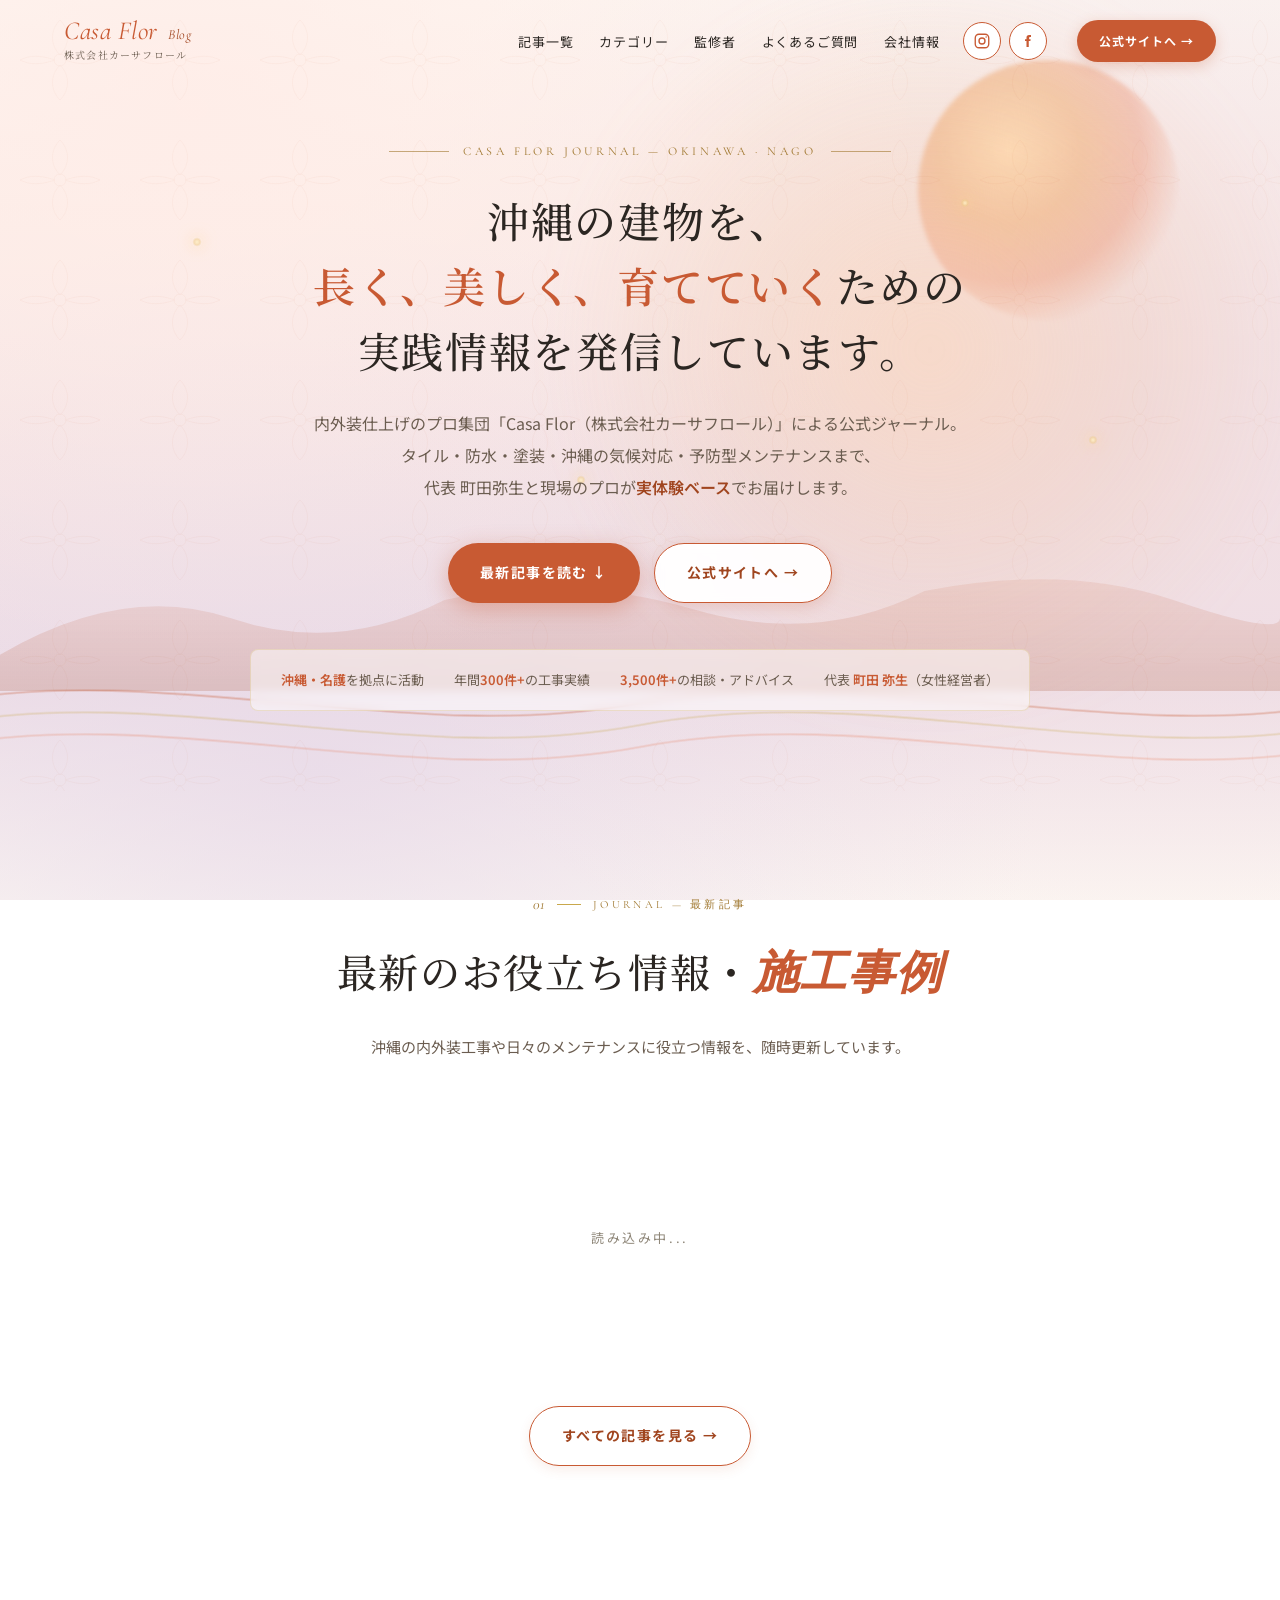
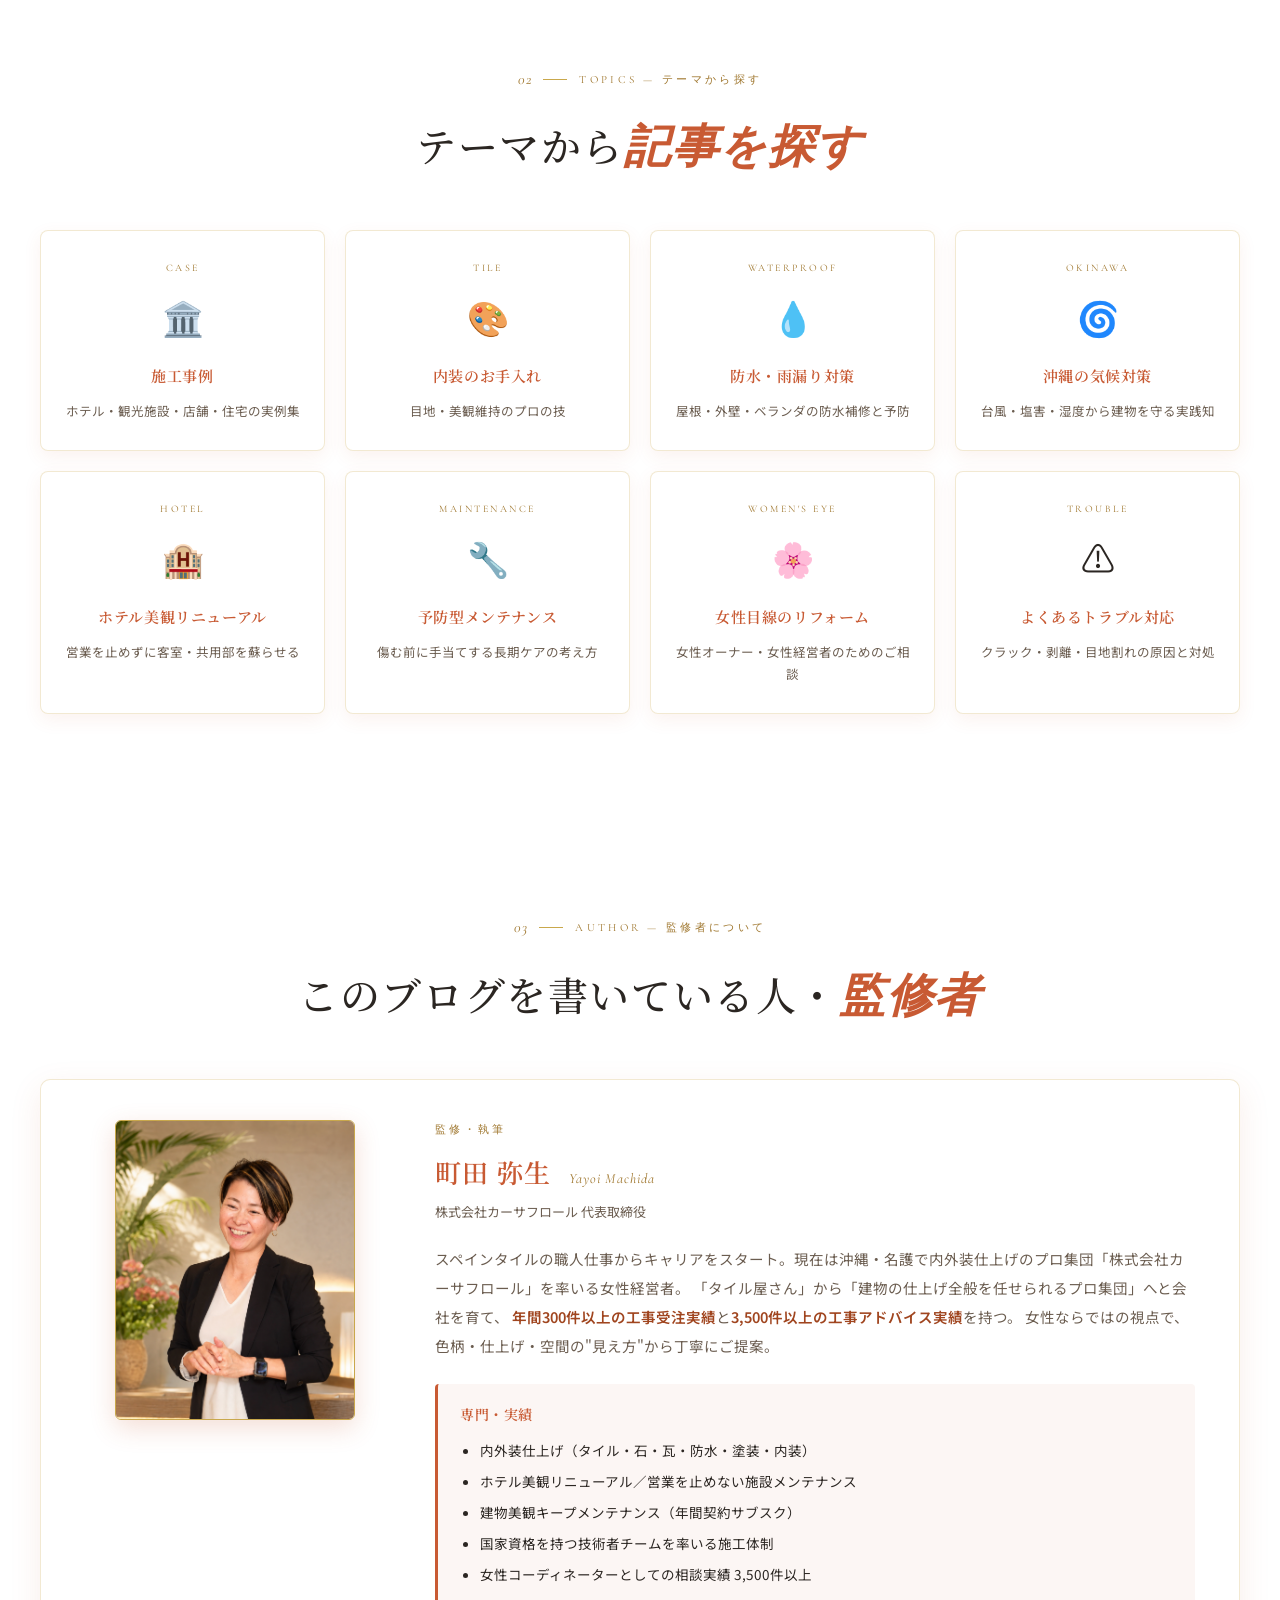
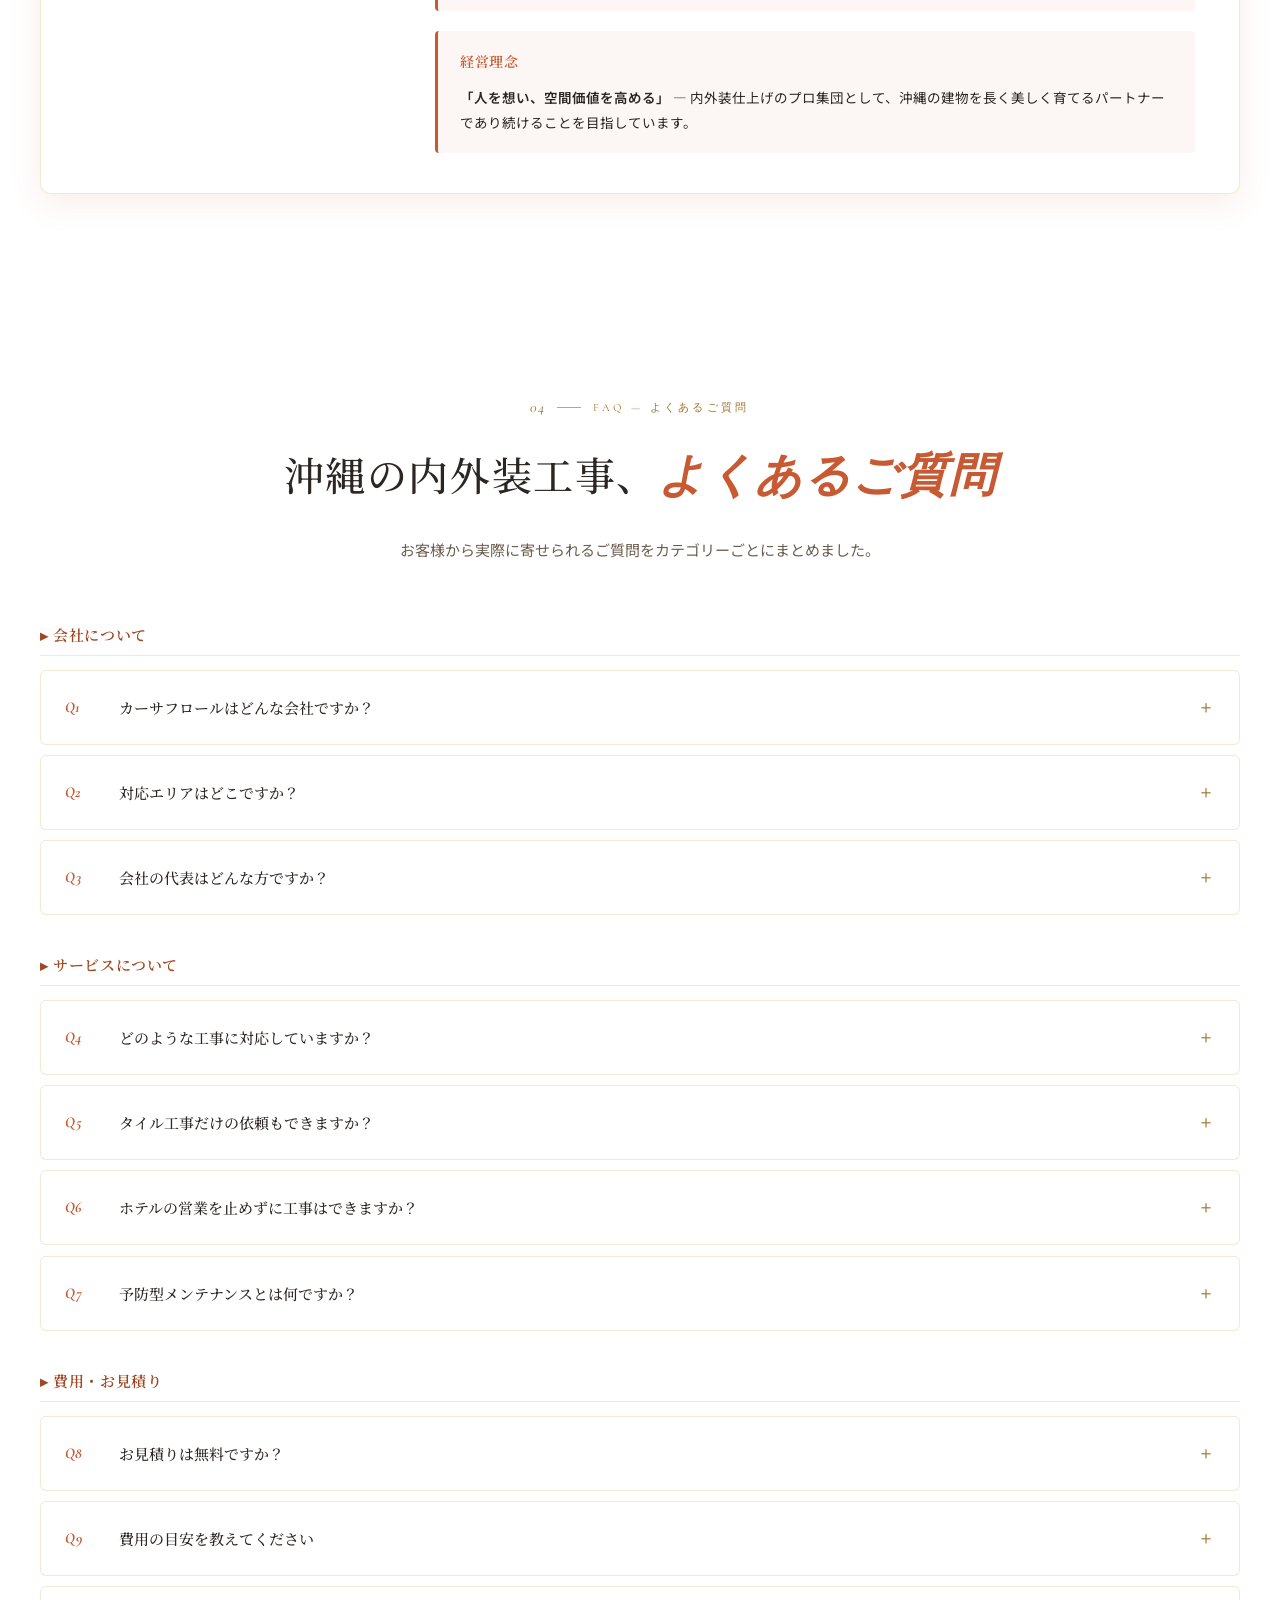
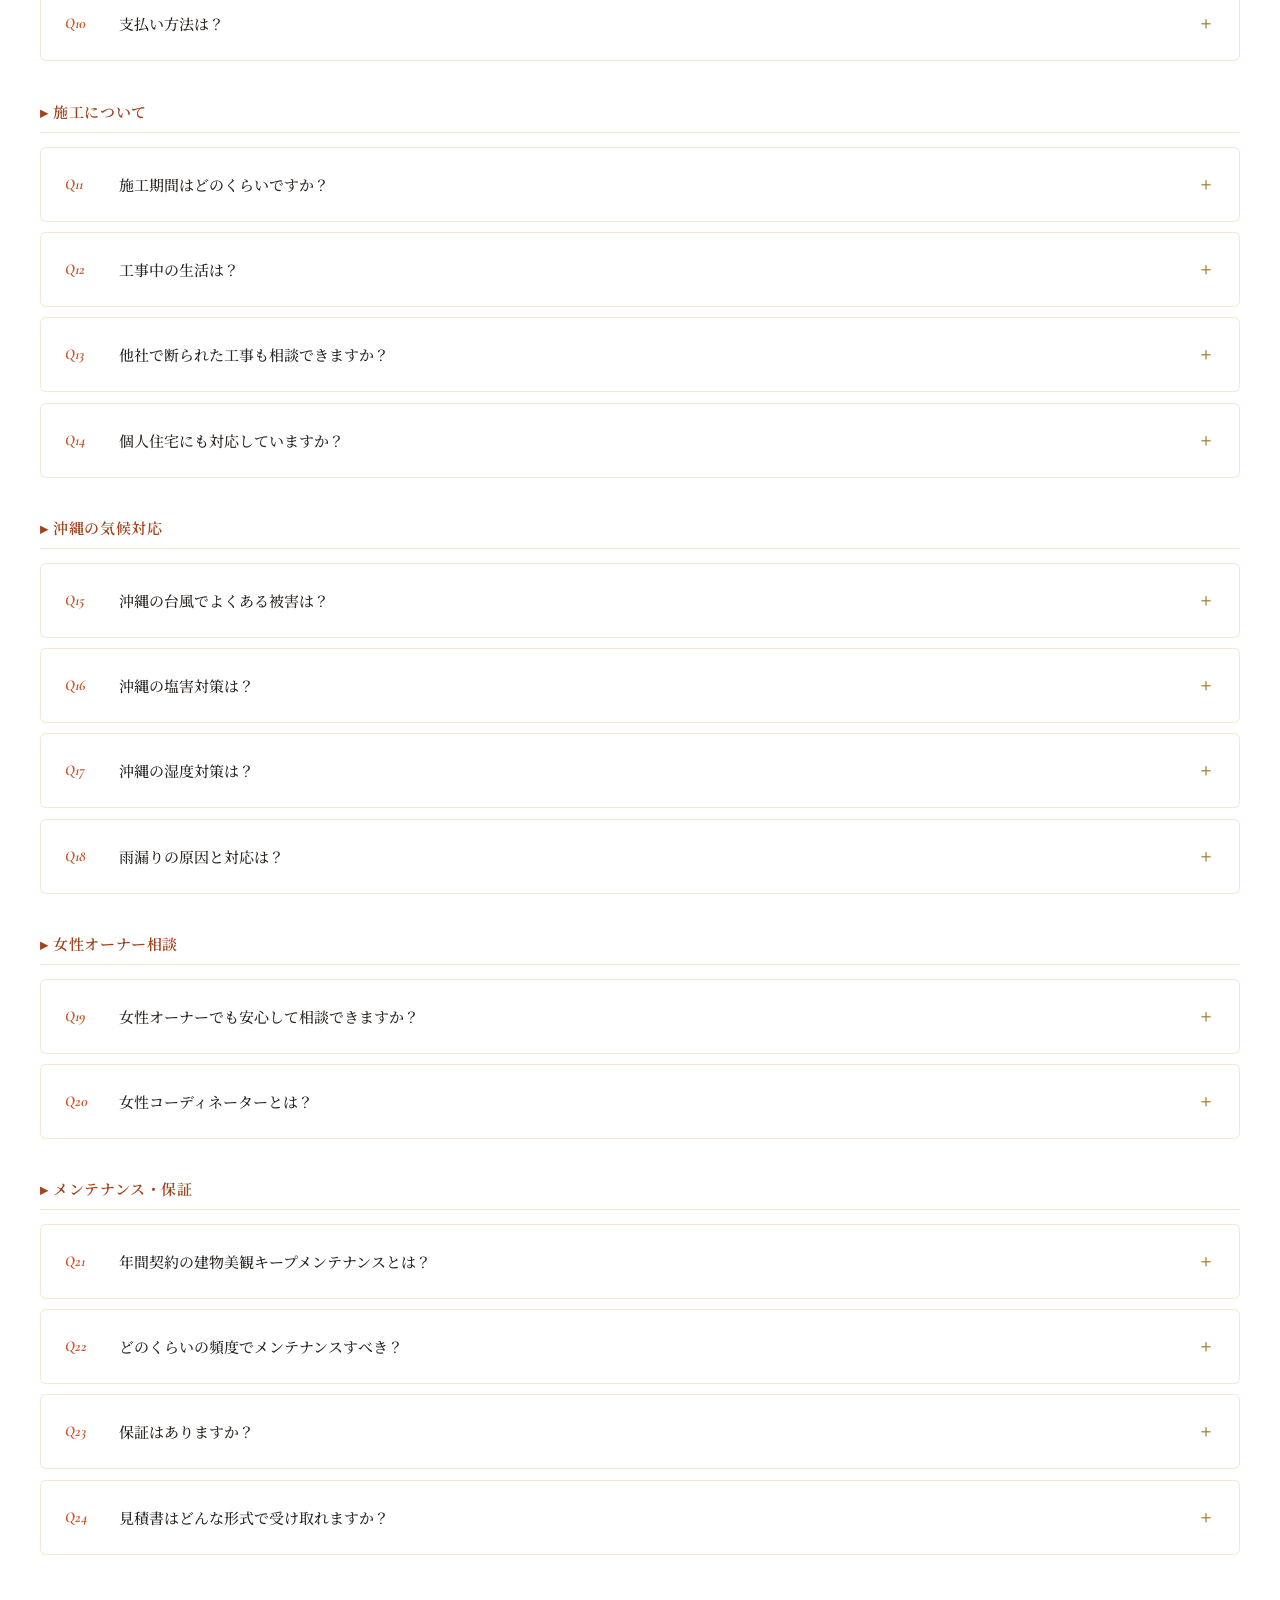
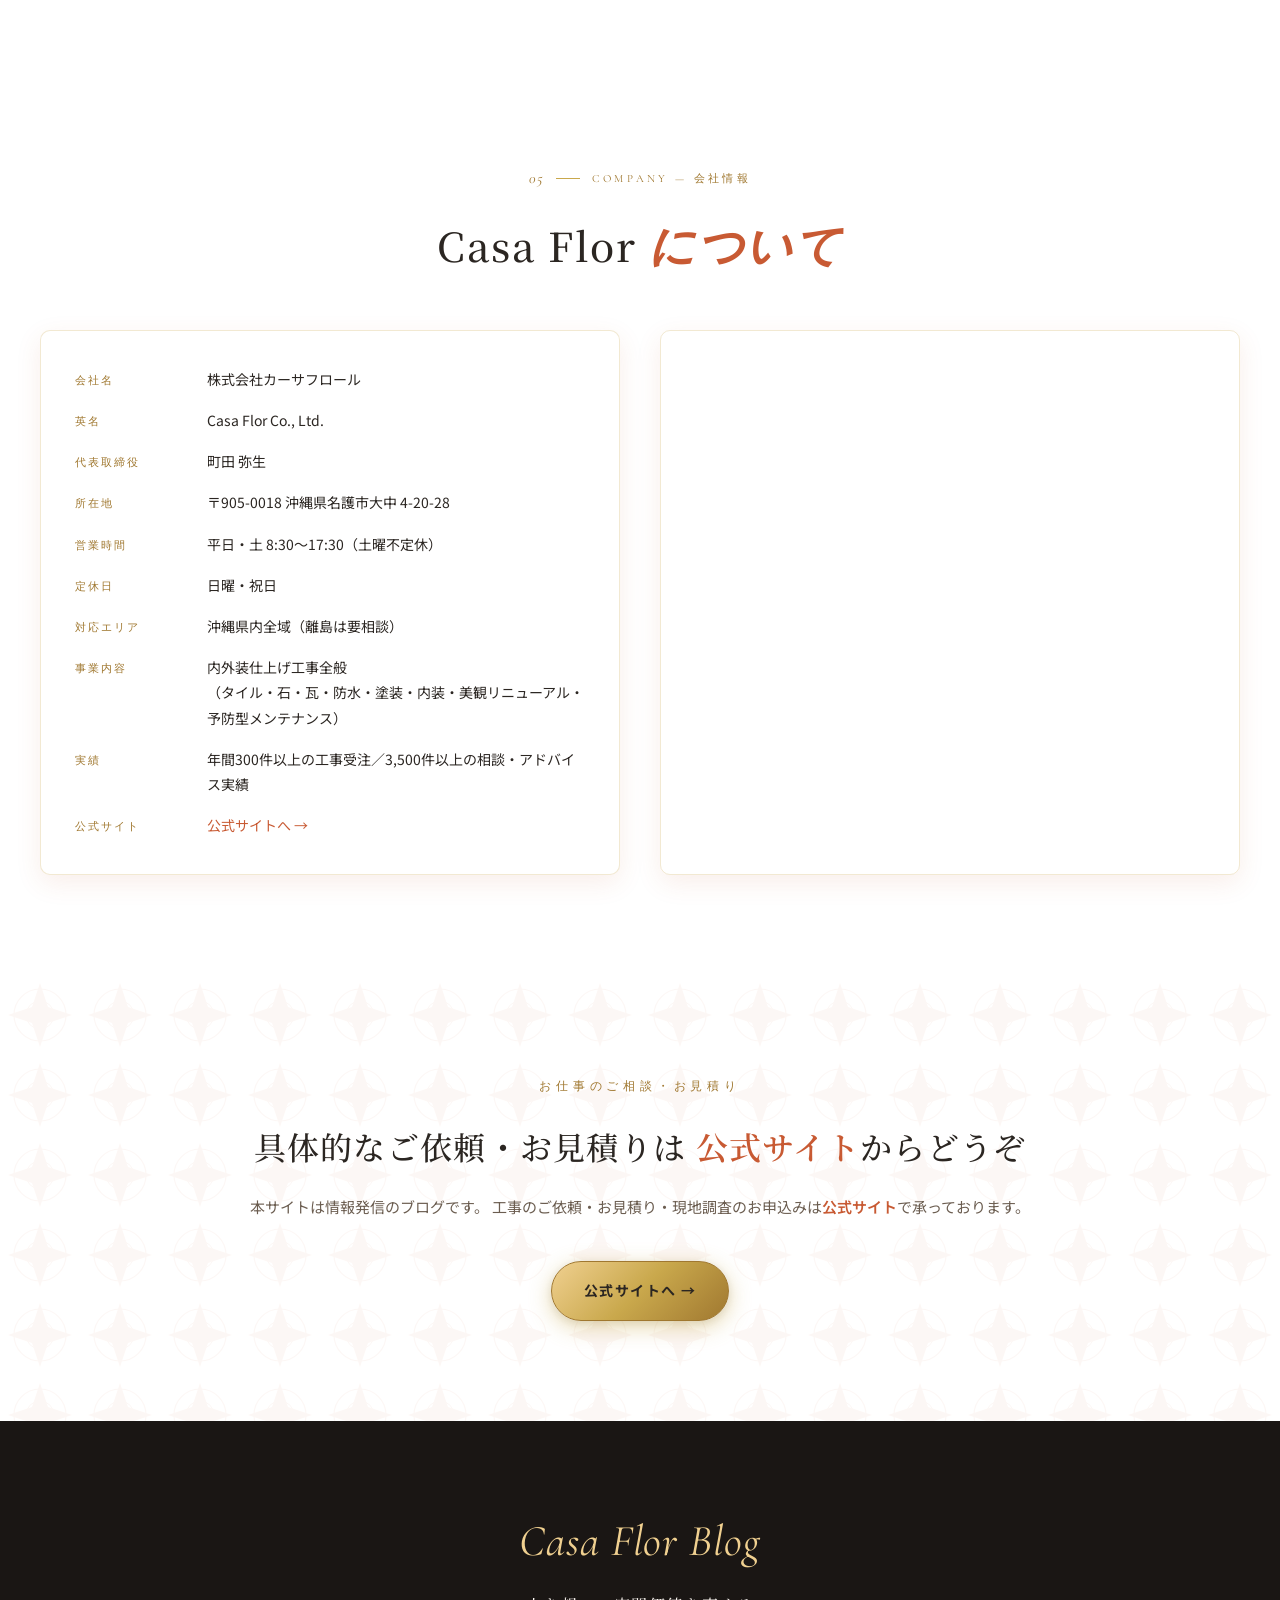
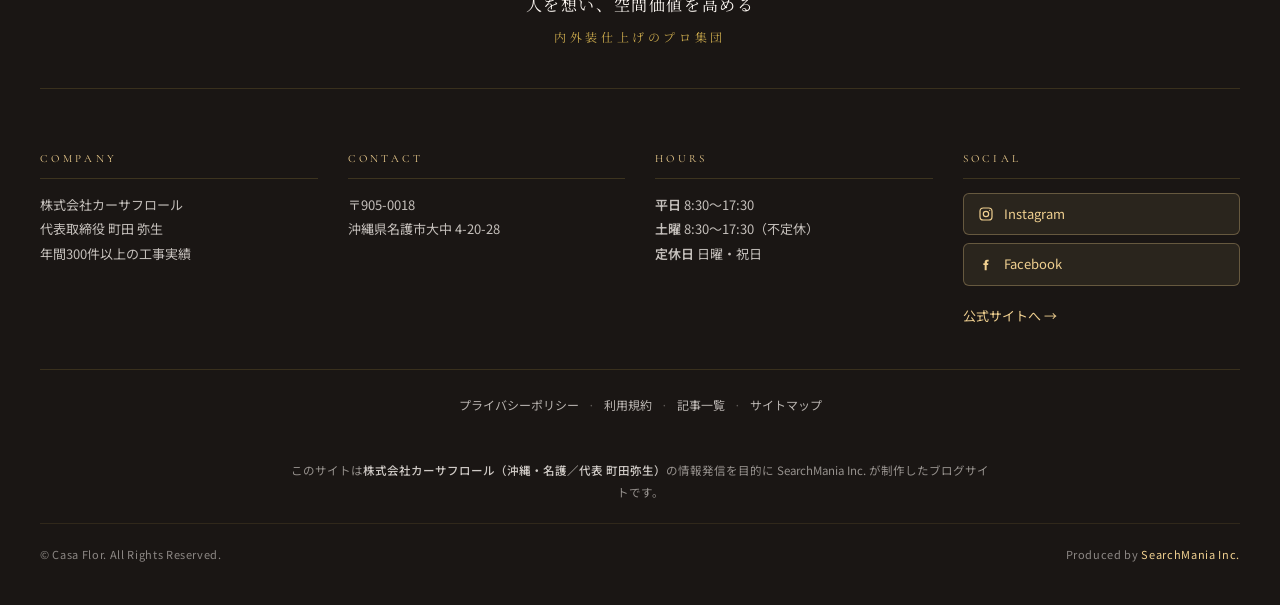
==== commit d7c50f84: "copy(cat): タイルのお手入れ → 内装のお手入れ / サブテキストからスペインタイル削除" ====
--- a/index.html
+++ b/index.html
@@ -346,8 +346,8 @@
       <a href="/blog/?cat=tile" class="cat-card">
         <div class="cat-card__eyebrow">TILE</div>
         <div class="cat-card__icon">🎨</div>
-        <h3 class="cat-card__title">タイルのお手入れ</h3>
-        <p class="cat-card__desc">スペインタイル・目地・美観維持のプロの技</p>
+        <h3 class="cat-card__title">内装のお手入れ</h3>
+        <p class="cat-card__desc">目地・美観維持のプロの技</p>
       </a>
       <a href="/blog/?cat=waterproof" class="cat-card">
         <div class="cat-card__eyebrow">WATERPROOF</div>
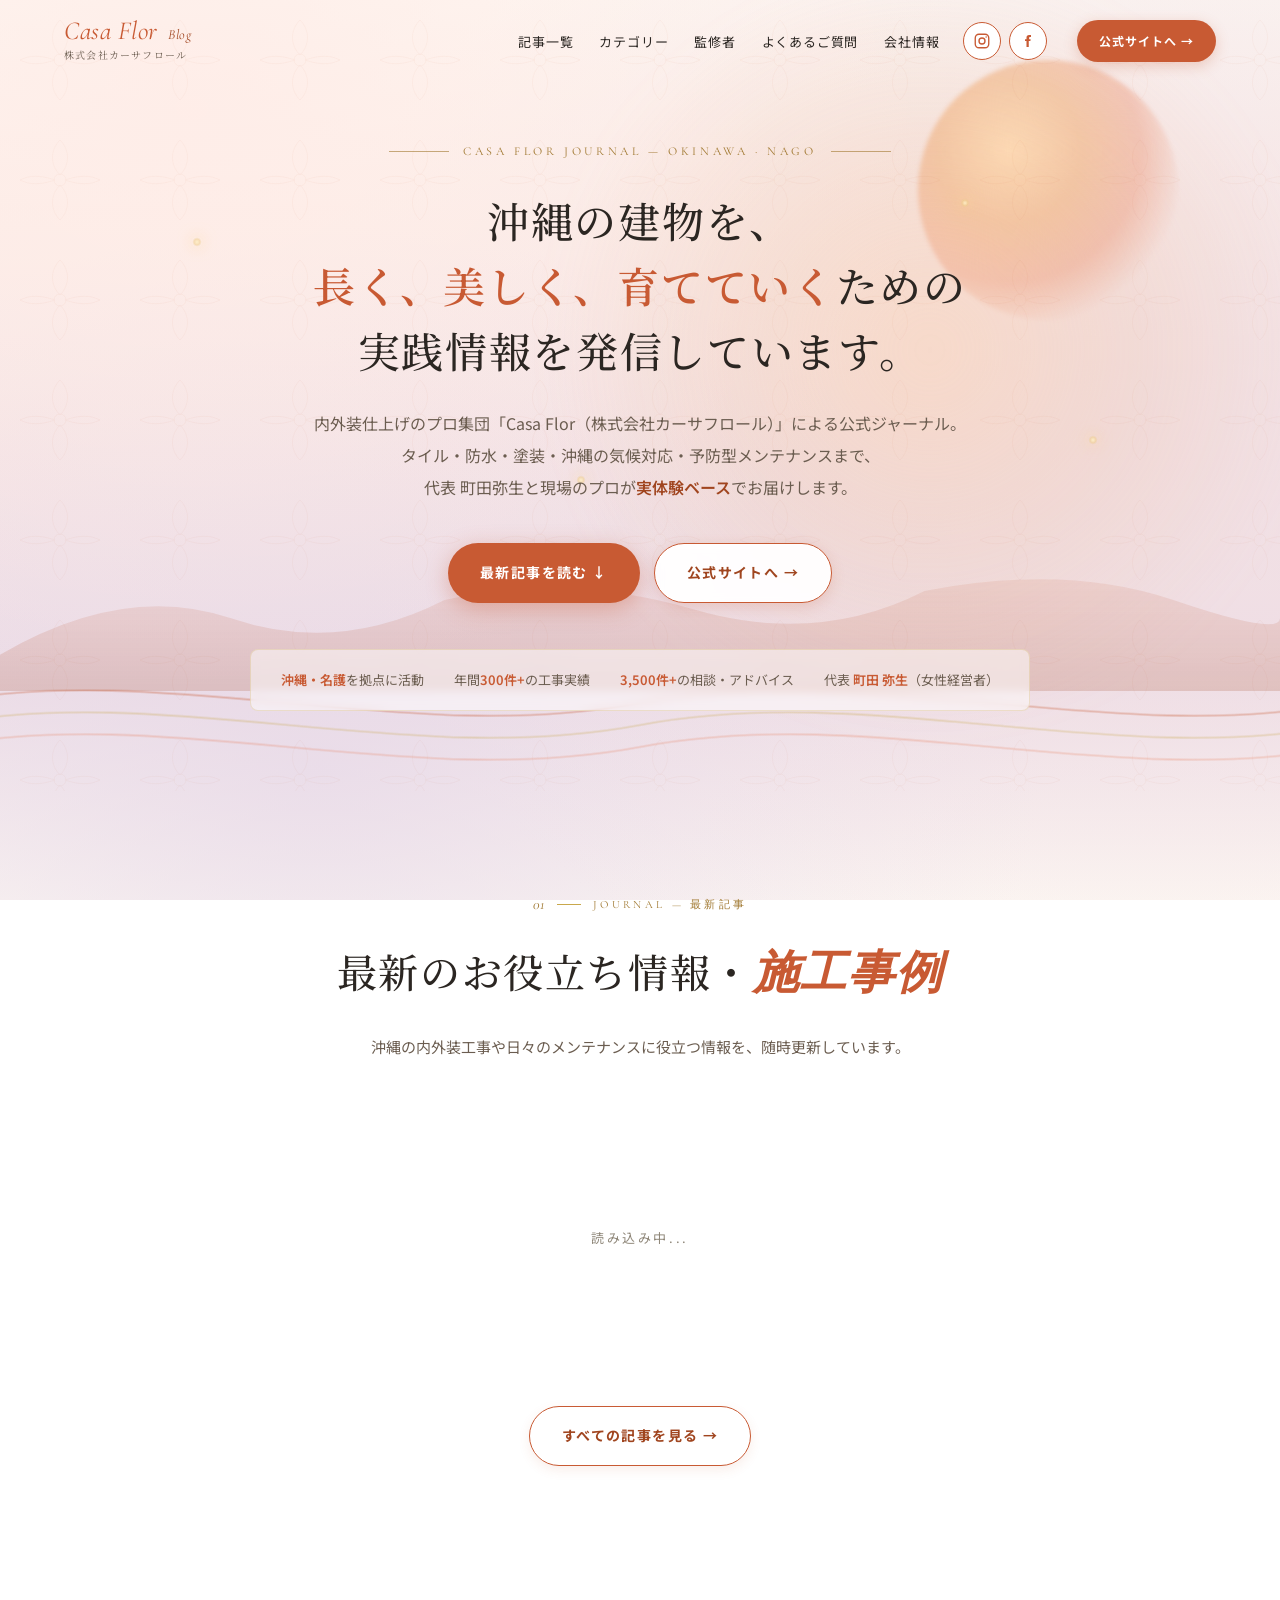
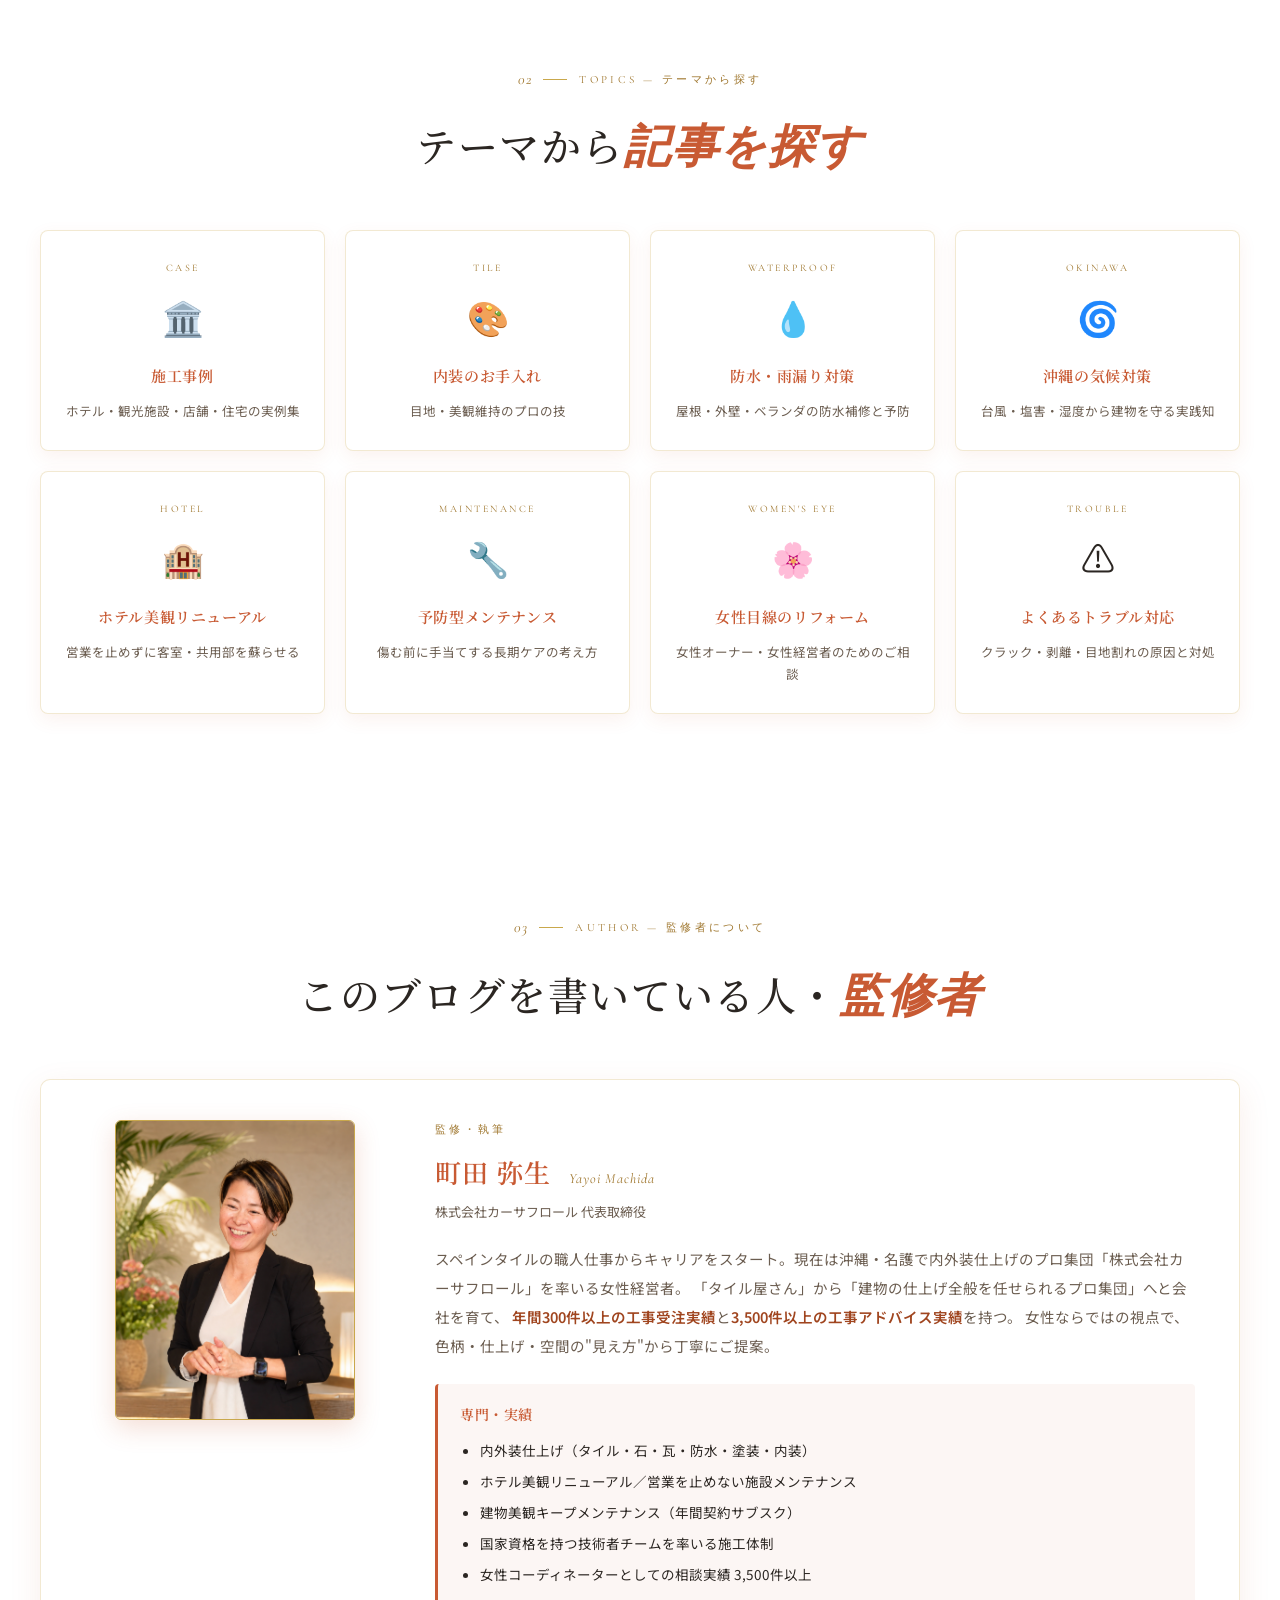
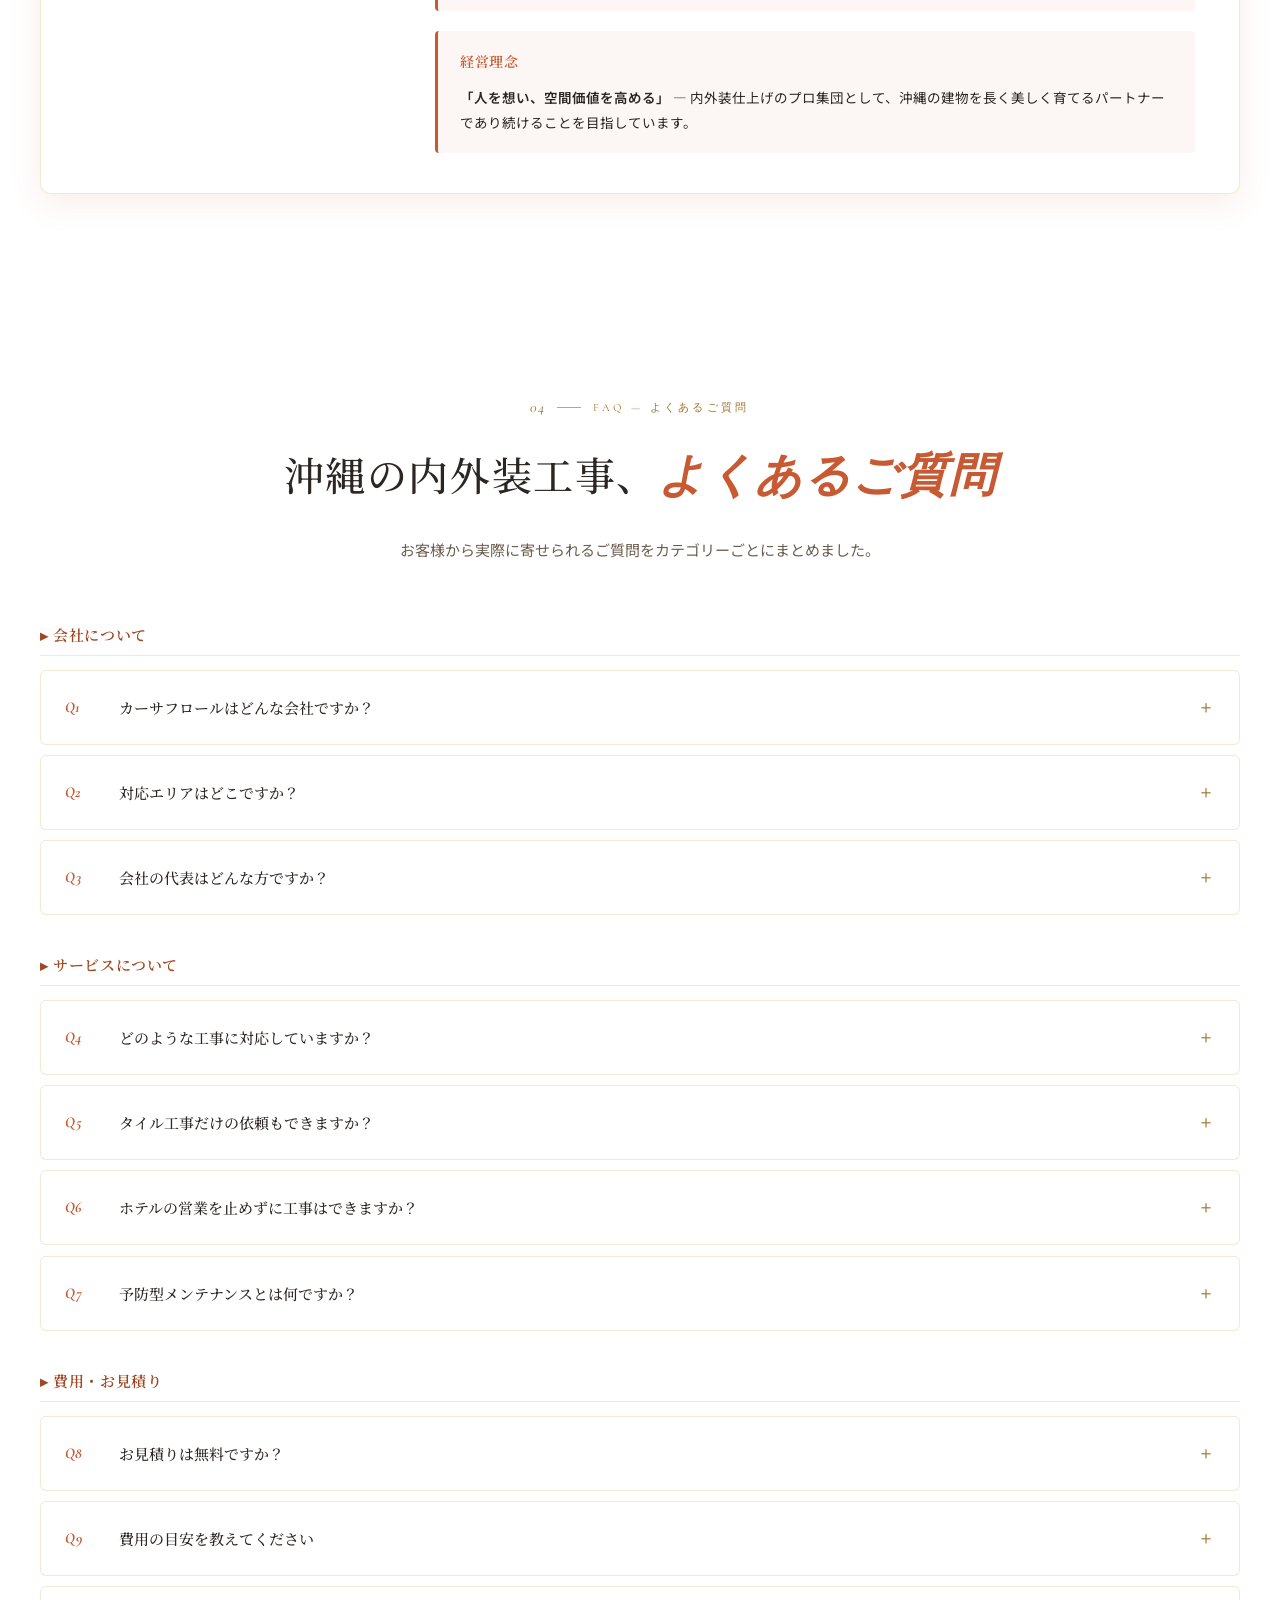
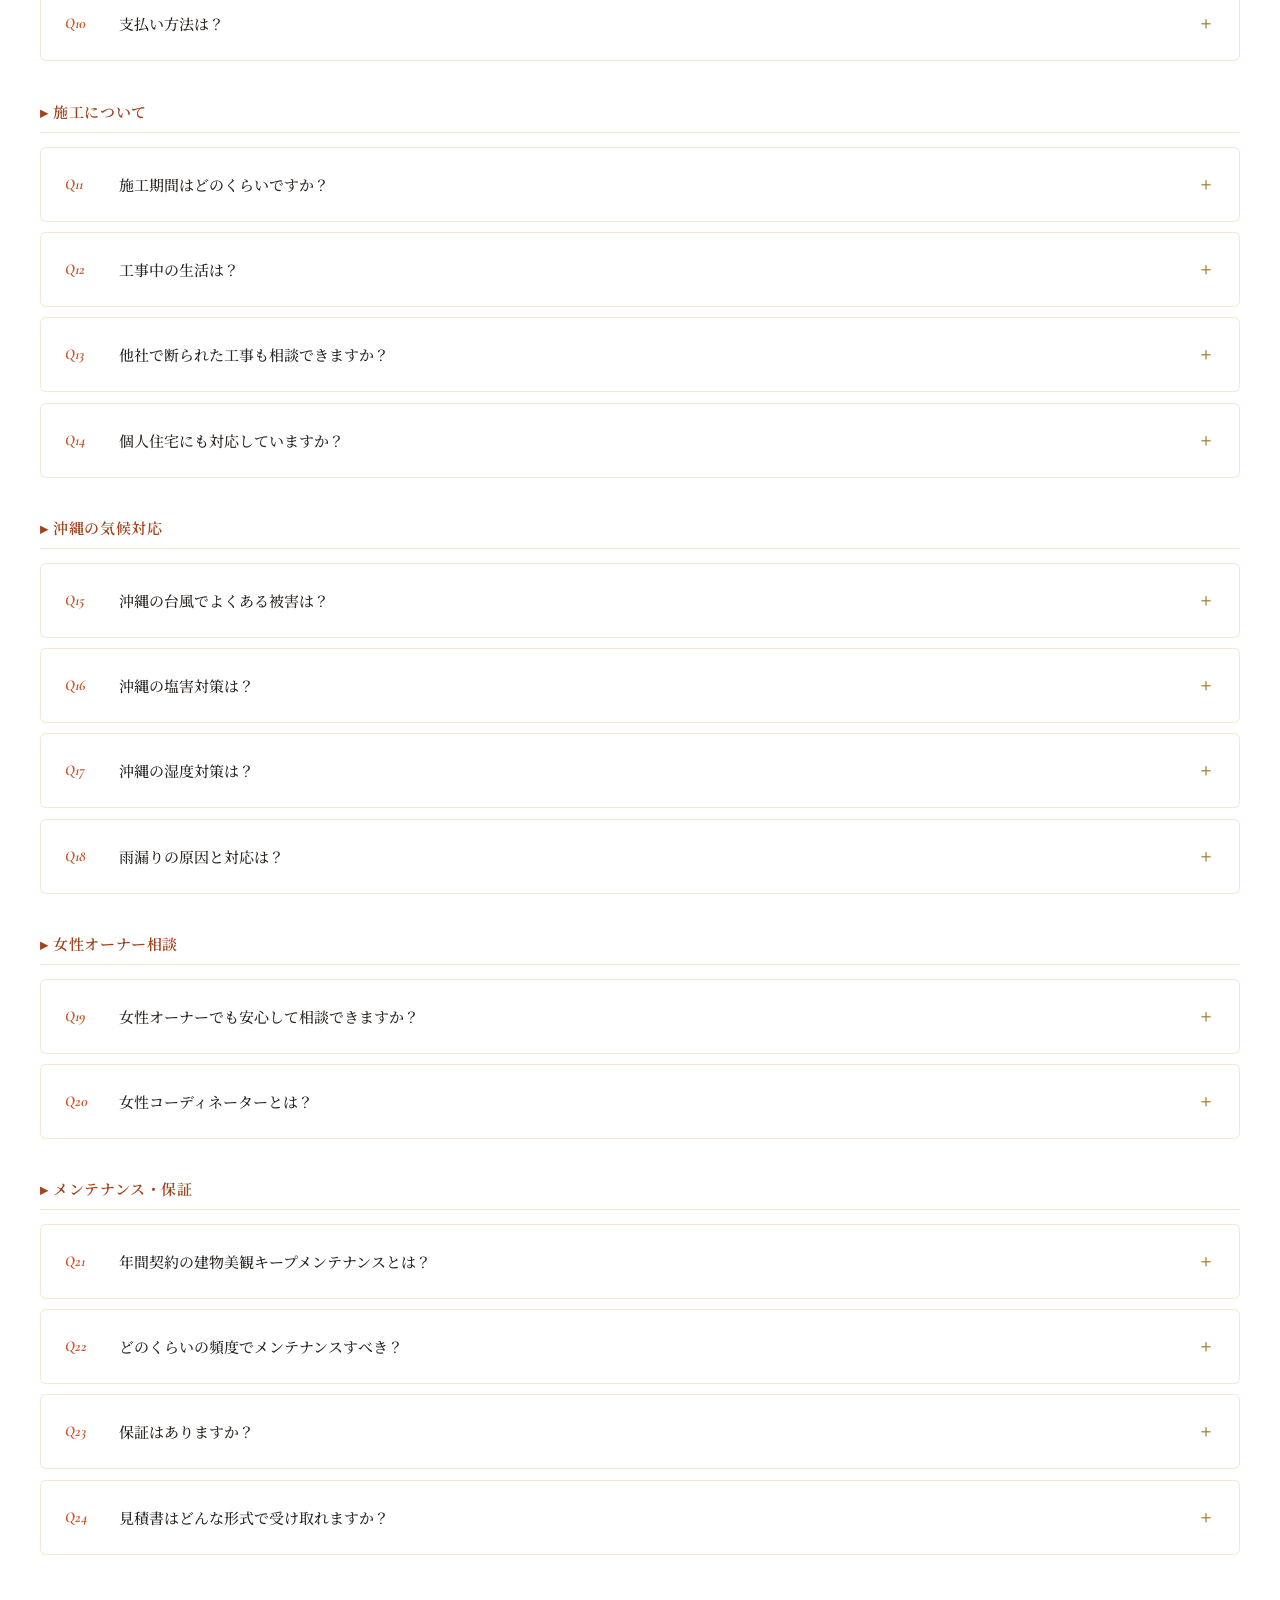
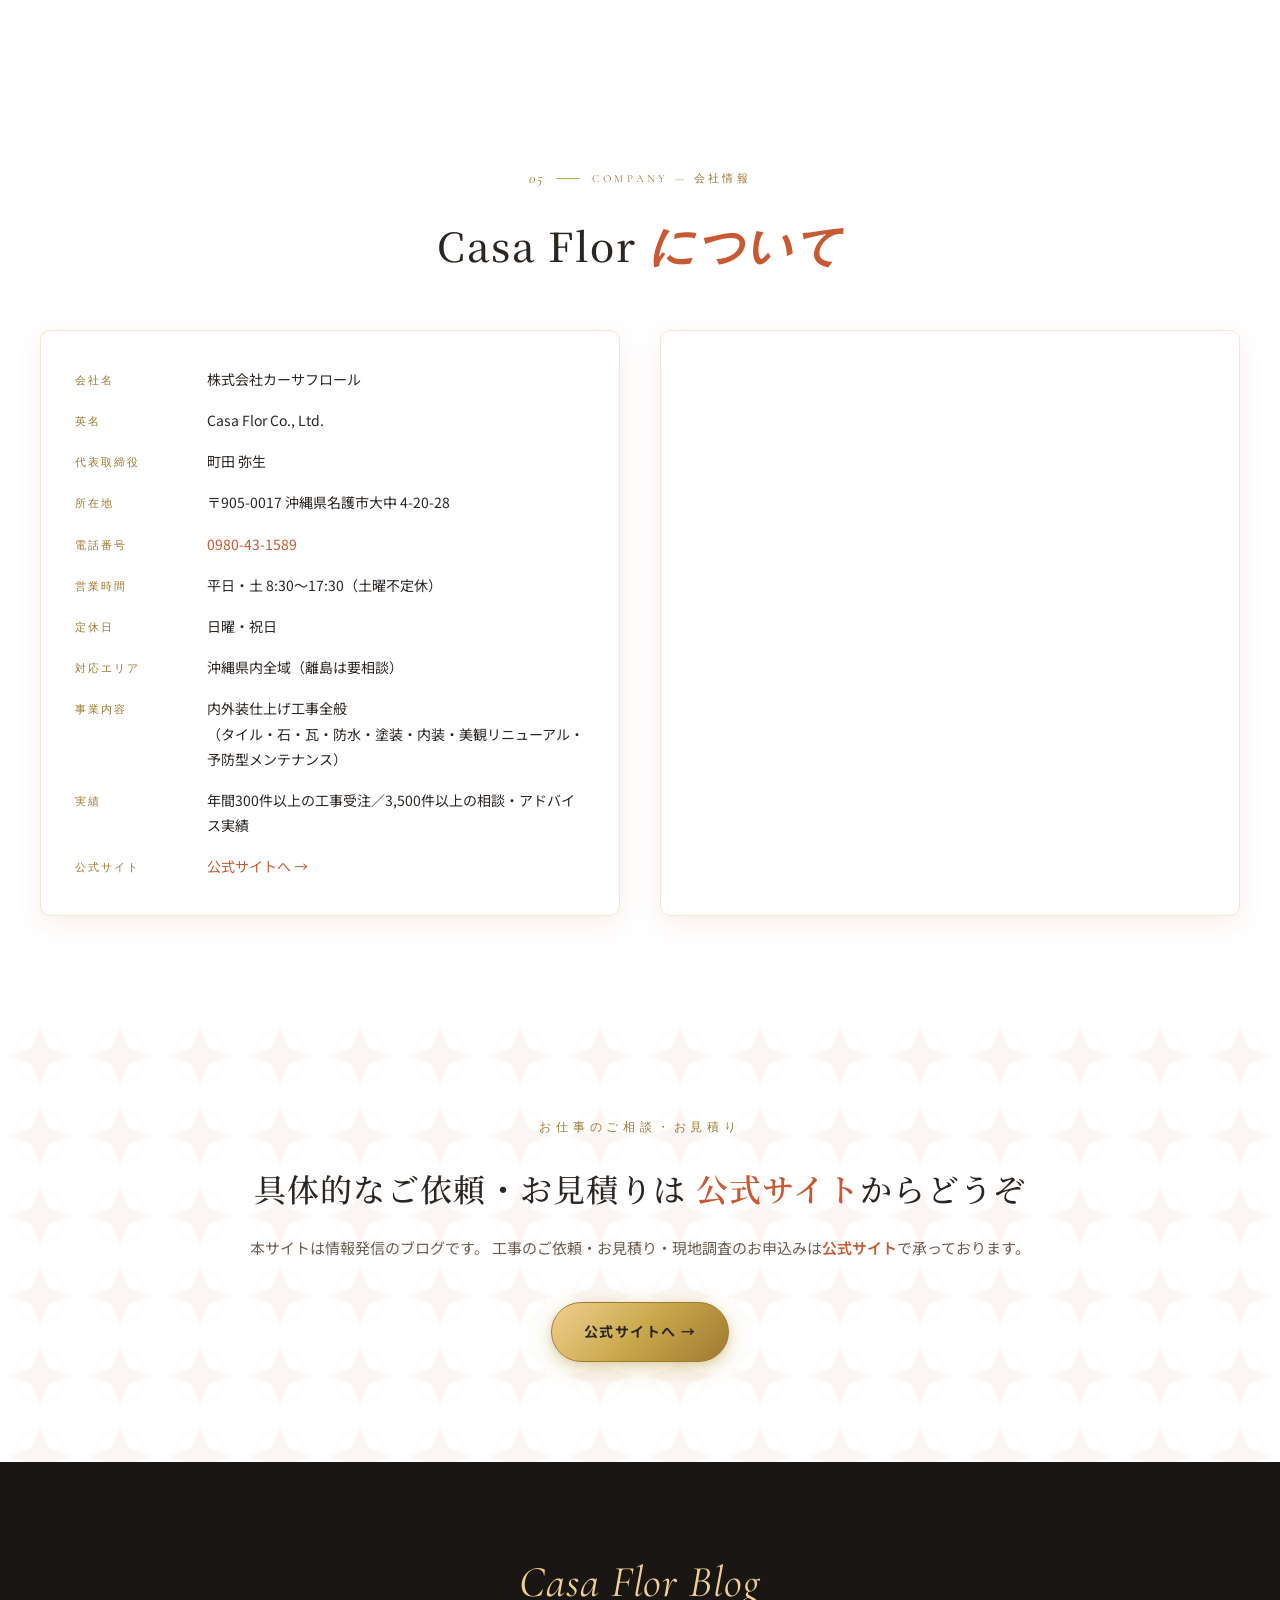
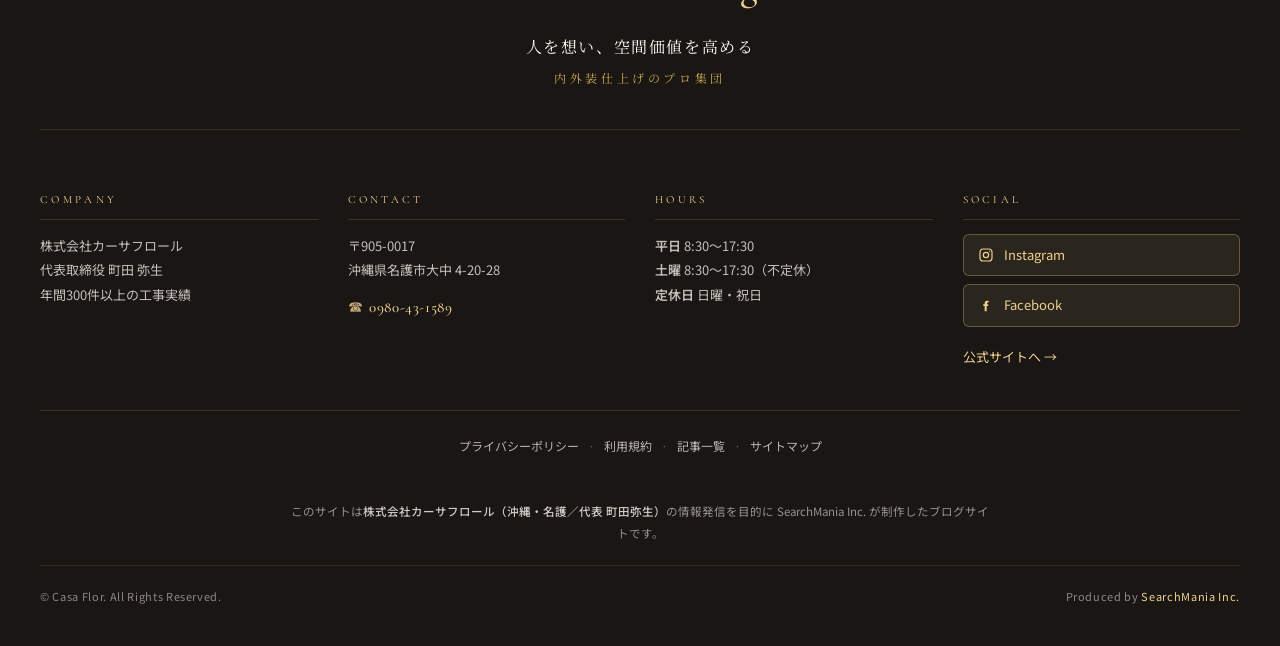
==== commit 28d28961: "feat(contact): 電話番号 0980-43-1589 を追加＋郵便番号 905-0017 に修正 - CONTACT / 会社情報dl / JSON-LD Organization に t" ====
--- a/index.html
+++ b/index.html
@@ -62,19 +62,21 @@
     "jobTitle": "代表取締役"
   },
   "employee": {"@id": "https://casaflor.search-mania.net/#author-yayoi"},
+  "telephone": "+81-980-43-1589",
   "address": {
     "@type": "PostalAddress",
     "streetAddress": "大中 4-20-28",
     "addressLocality": "名護市",
     "addressRegion": "沖縄県",
-    "postalCode": "905-0018",
+    "postalCode": "905-0017",
     "addressCountry": "JP"
   },
   "geo": {"@type": "GeoCoordinates", "latitude": 26.5974, "longitude": 127.9862},
   "areaServed": {"@type": "State", "name": "沖縄県"},
   "sameAs": [
     "https://www.instagram.com/yayoi_casaflor",
-    "https://casa-flor.search-mania.net/"
+    "https://casa-flor.search-mania.net/",
+    "https://maps.app.goo.gl/kwro9Naf6cjvKSHEA"
   ]
 }
 </script>
@@ -149,7 +151,10 @@
     "addressRegion": "沖縄県",
     "addressCountry": "JP"
   },
-  "sameAs": ["https://www.instagram.com/yayoi_casaflor"]
+  "sameAs": [
+    "https://www.instagram.com/yayoi_casaflor",
+    "https://casa-flor.search-mania.net/"
+  ]
 }
 </script>
 
@@ -522,7 +527,8 @@
           <dt>会社名</dt><dd itemprop="name" data-cms="settings.店名">株式会社カーサフロール</dd>
           <dt>英名</dt><dd>Casa Flor Co., Ltd.</dd>
           <dt>代表取締役</dt><dd>町田 弥生</dd>
-          <dt>所在地</dt><dd data-cms="settings.住所">〒905-0018 沖縄県名護市大中 4-20-28</dd>
+          <dt>所在地</dt><dd data-cms="settings.住所">〒905-0017 沖縄県名護市大中 4-20-28</dd>
+          <dt>電話番号</dt><dd><a href="tel:0980-43-1589" data-cms="settings.電話番号">0980-43-1589</a></dd>
           <dt>営業時間</dt><dd>平日・土 8:30〜17:30（土曜不定休）</dd>
           <dt>定休日</dt><dd>日曜・祝日</dd>
           <dt>対応エリア</dt><dd>沖縄県内全域（離島は要相談）</dd>
@@ -578,7 +584,9 @@
       <div class="footer__col">
         <div class="footer__col-title">CONTACT</div>
         <div class="footer__col-body">
-          <span data-cms="settings.住所">〒905-0018<br>沖縄県名護市大中 4-20-28</span>
+          <span data-cms="settings.住所">〒905-0017<br>沖縄県名護市大中 4-20-28</span>
+          <br>
+          <a href="tel:0980-43-1589" id="footerTel" class="footer__tel"><span aria-hidden="true">☎</span> <span data-cms="settings.電話番号">0980-43-1589</span></a>
         </div>
       </div>
       <div class="footer__col">
@@ -710,6 +718,12 @@
   if (!fbUrl || fbUrl === '#') {
     ['snsFacebook','snsFacebookFoot'].forEach(id => { const el = document.getElementById(id); if (el) el.style.display = 'none'; });
   }
+  // 電話番号: <a href="tel:..."> を Sheets 値で更新
+  const tel = (s.tel || s['電話番号'] || '').toString().trim();
+  if (tel) {
+    const telHref = 'tel:' + tel.replace(/[^0-9+]/g, '');
+    document.querySelectorAll('a[href^="tel:"]').forEach(a => { a.href = telHref; });
+  }
   bindCmsSlots('settings', s);
 }
 function bindCmsSlots(ns, values) {
@@ -745,9 +759,15 @@
       .trim();
     const shortTitle = rawTitle;  // 表示側で line-clamp するのでJS切り詰めは不要
     const imgUrl = driveImg(b.image);
-    const slugMatch = (b.url || '').match(/\/blog\/([^\/\?#]+)/);
-    const postSlug  = slugMatch ? slugMatch[1] : (b.date || '');
-    const href = postSlug ? `/blog/?post=${postSlug}&n=${i}` : null;
+    // Sheets F列は "/blog/SLUG/" or "SLUG/" or "SLUG" の3形態を受け付ける
+    const rawUrl = (b.url || '').trim();
+    let postSlug = '';
+    const m = rawUrl.match(/\/blog\/([^\/\?#]+)/);
+    if (m) postSlug = m[1];
+    else if (rawUrl && !/^https?:/i.test(rawUrl)) postSlug = rawUrl.replace(/^\/+/, '').replace(/\/+$/, '').replace(/^blog\//, '');
+    if (!postSlug) postSlug = b.date || '';
+    // パス型URL（SSR対応）: /blog/{slug}/ 形式。functions/blog/[slug].js が初期HTMLを返す
+    const href = postSlug ? `/blog/${postSlug}/` : null;
     const tagOpen  = href ? `<a href="${href}" class="e blog-card blog-card--journal">` : `<article class="e blog-card blog-card--journal">`;
     const tagClose = href ? '</a>' : '</article>';
     return `${tagOpen}
--- a/shared.css
+++ b/shared.css
@@ -796,6 +796,8 @@
 .footer__official-link { display: inline-block; margin-top: 6px; }
 .footer__col-body a { color: var(--gold-lt); text-decoration: none; }
 .footer__col-body a:hover { text-decoration: underline; }
+.footer__tel { display: inline-flex; align-items: center; gap: 6px; margin-top: 10px; font-family: var(--serif-en); font-size: 15px; letter-spacing: .04em; font-weight: 500; }
+.footer__tel span[aria-hidden] { color: var(--gold-lt); opacity: .8; }
 .footer__legal { text-align: center; padding: 24px 0; border-top: 1px solid rgba(201, 168, 76, .18); font-size: 12px; }
 .footer__legal a { color: rgba(253, 248, 243, .7); margin: 0 6px; }
 .footer__legal a:hover { color: var(--gold-lt); }
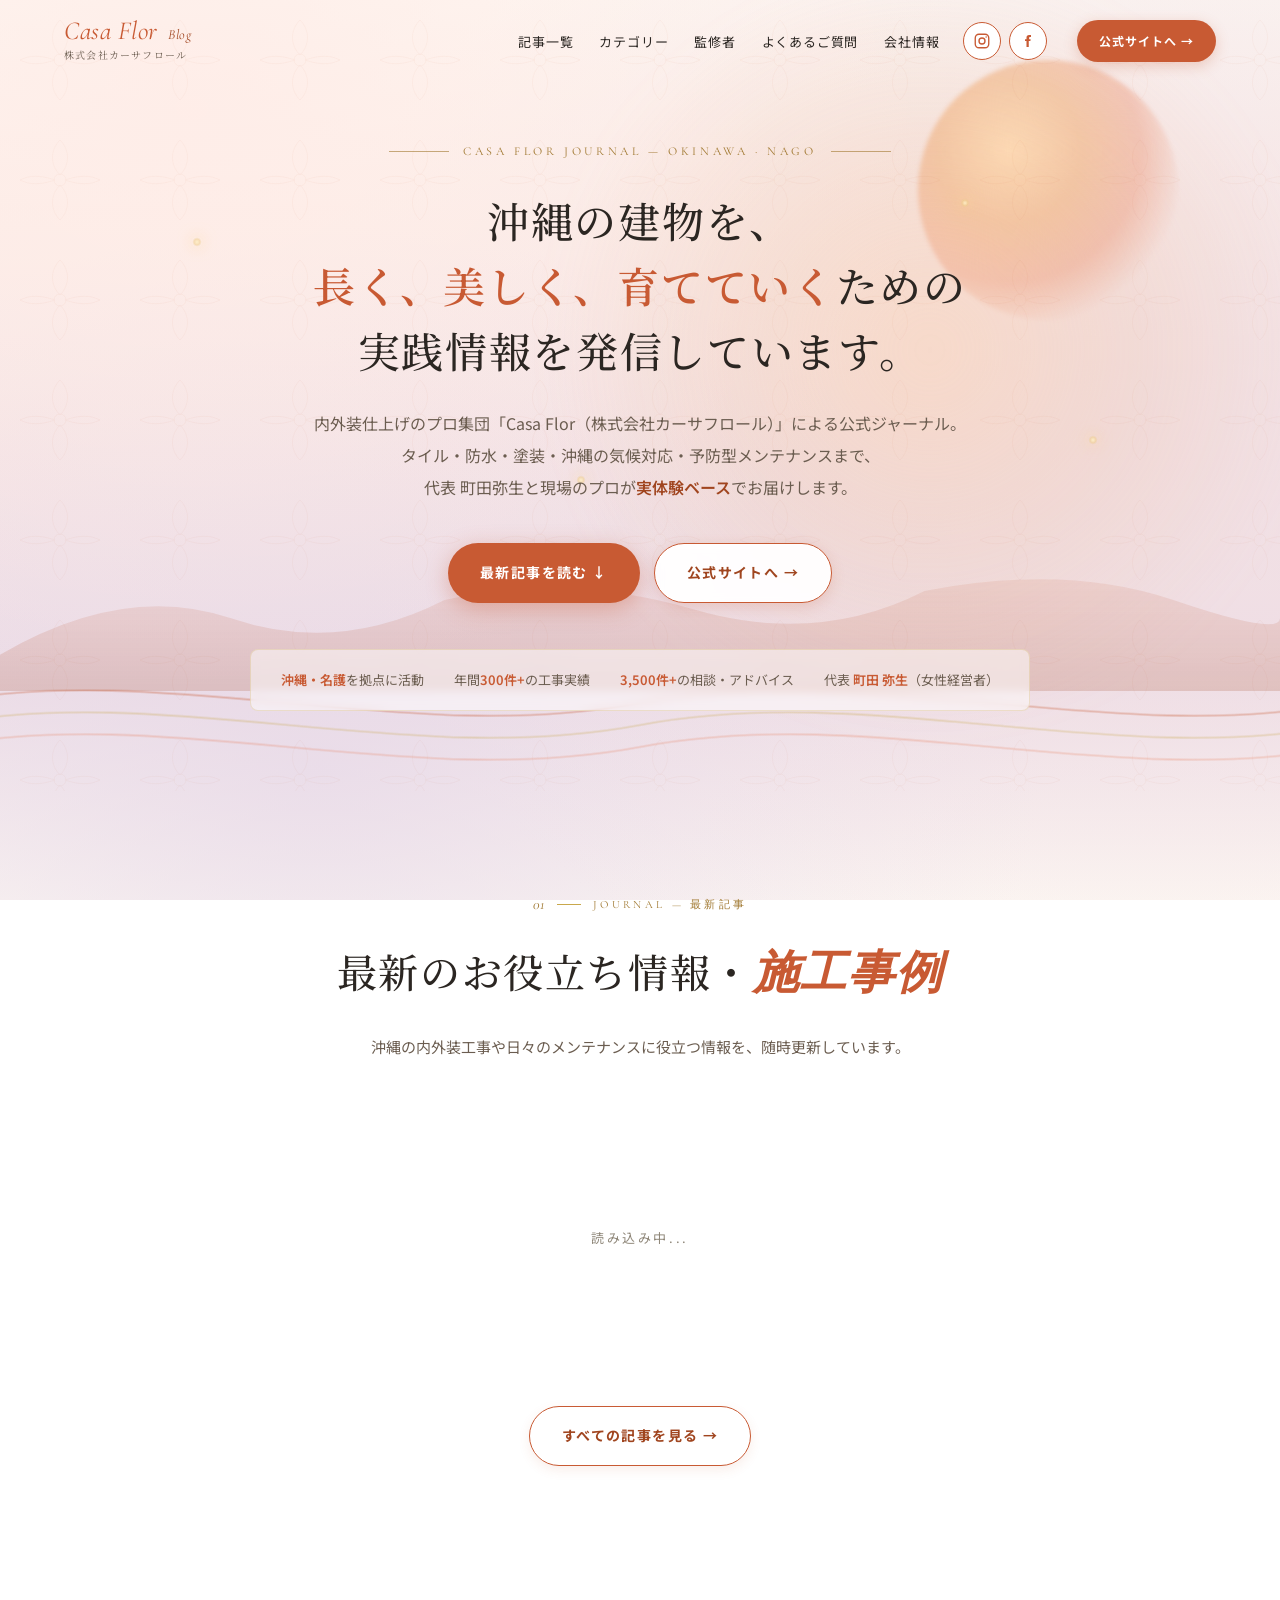
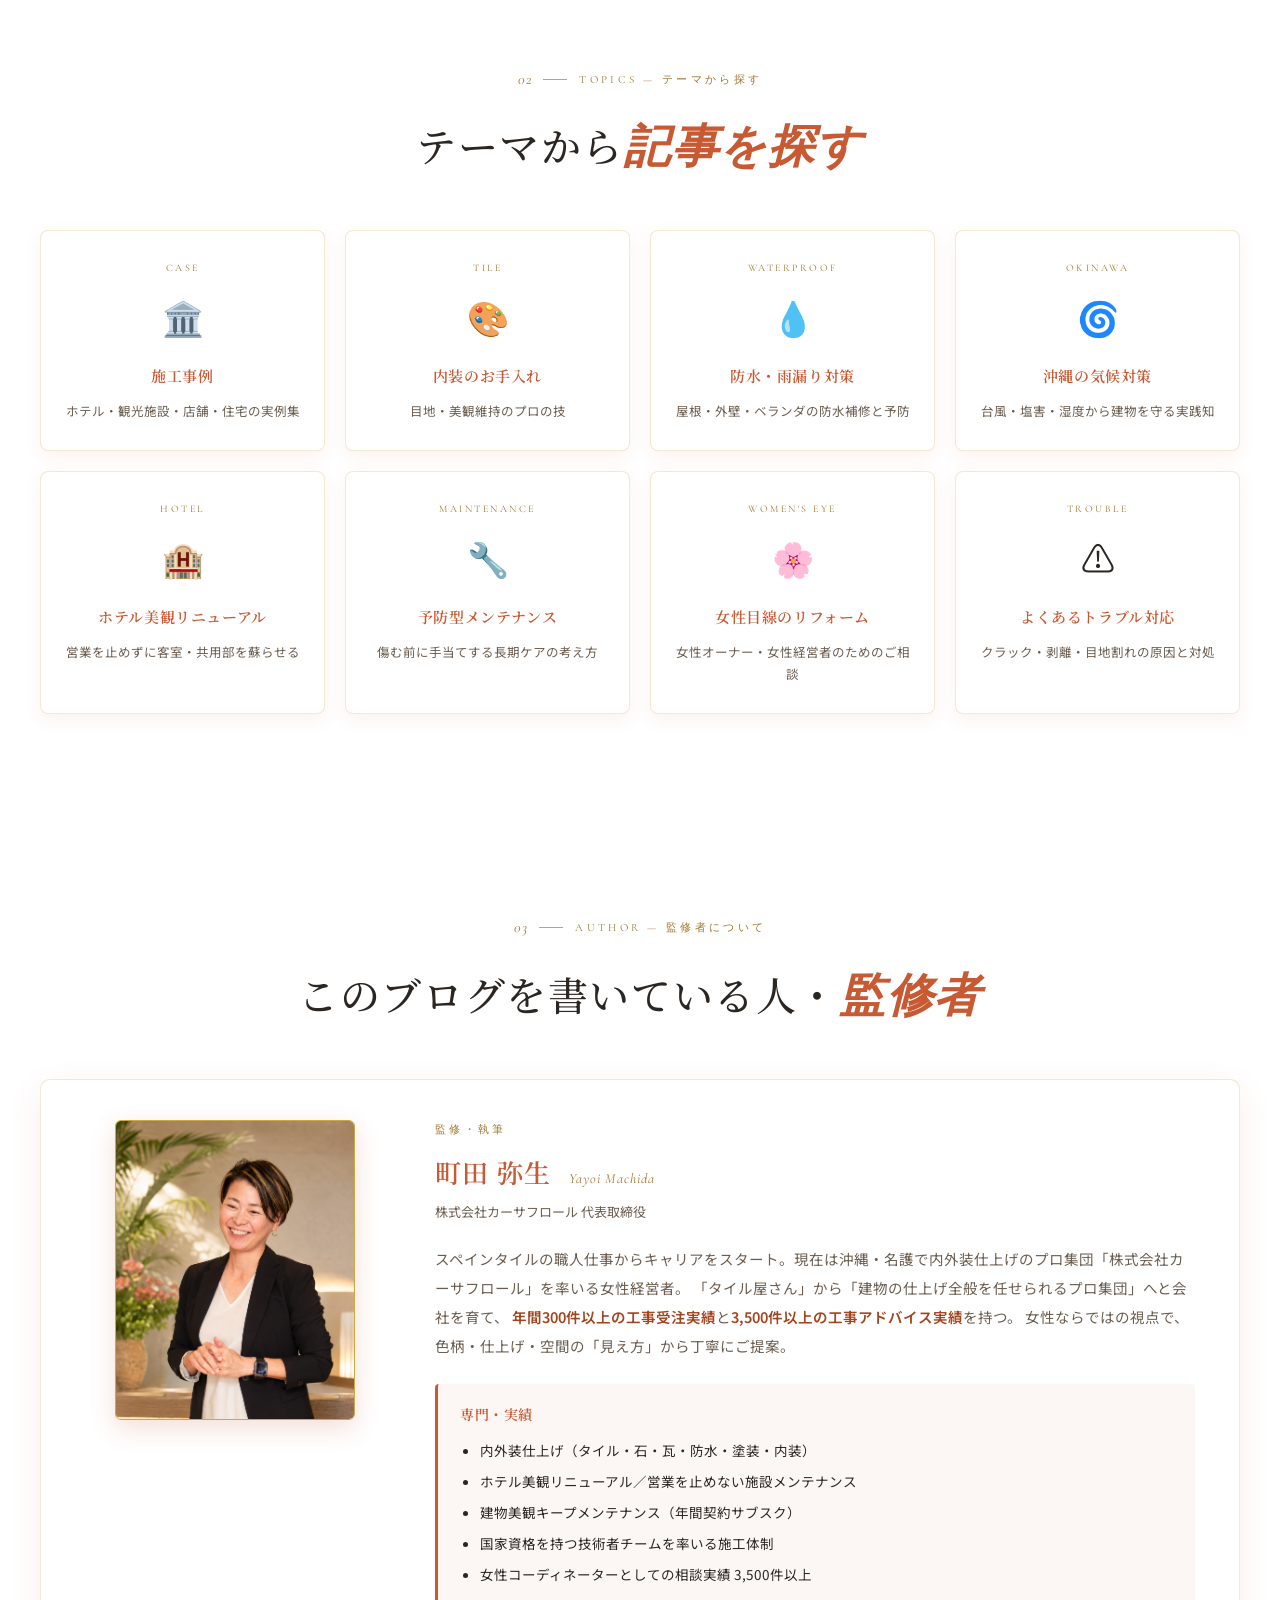
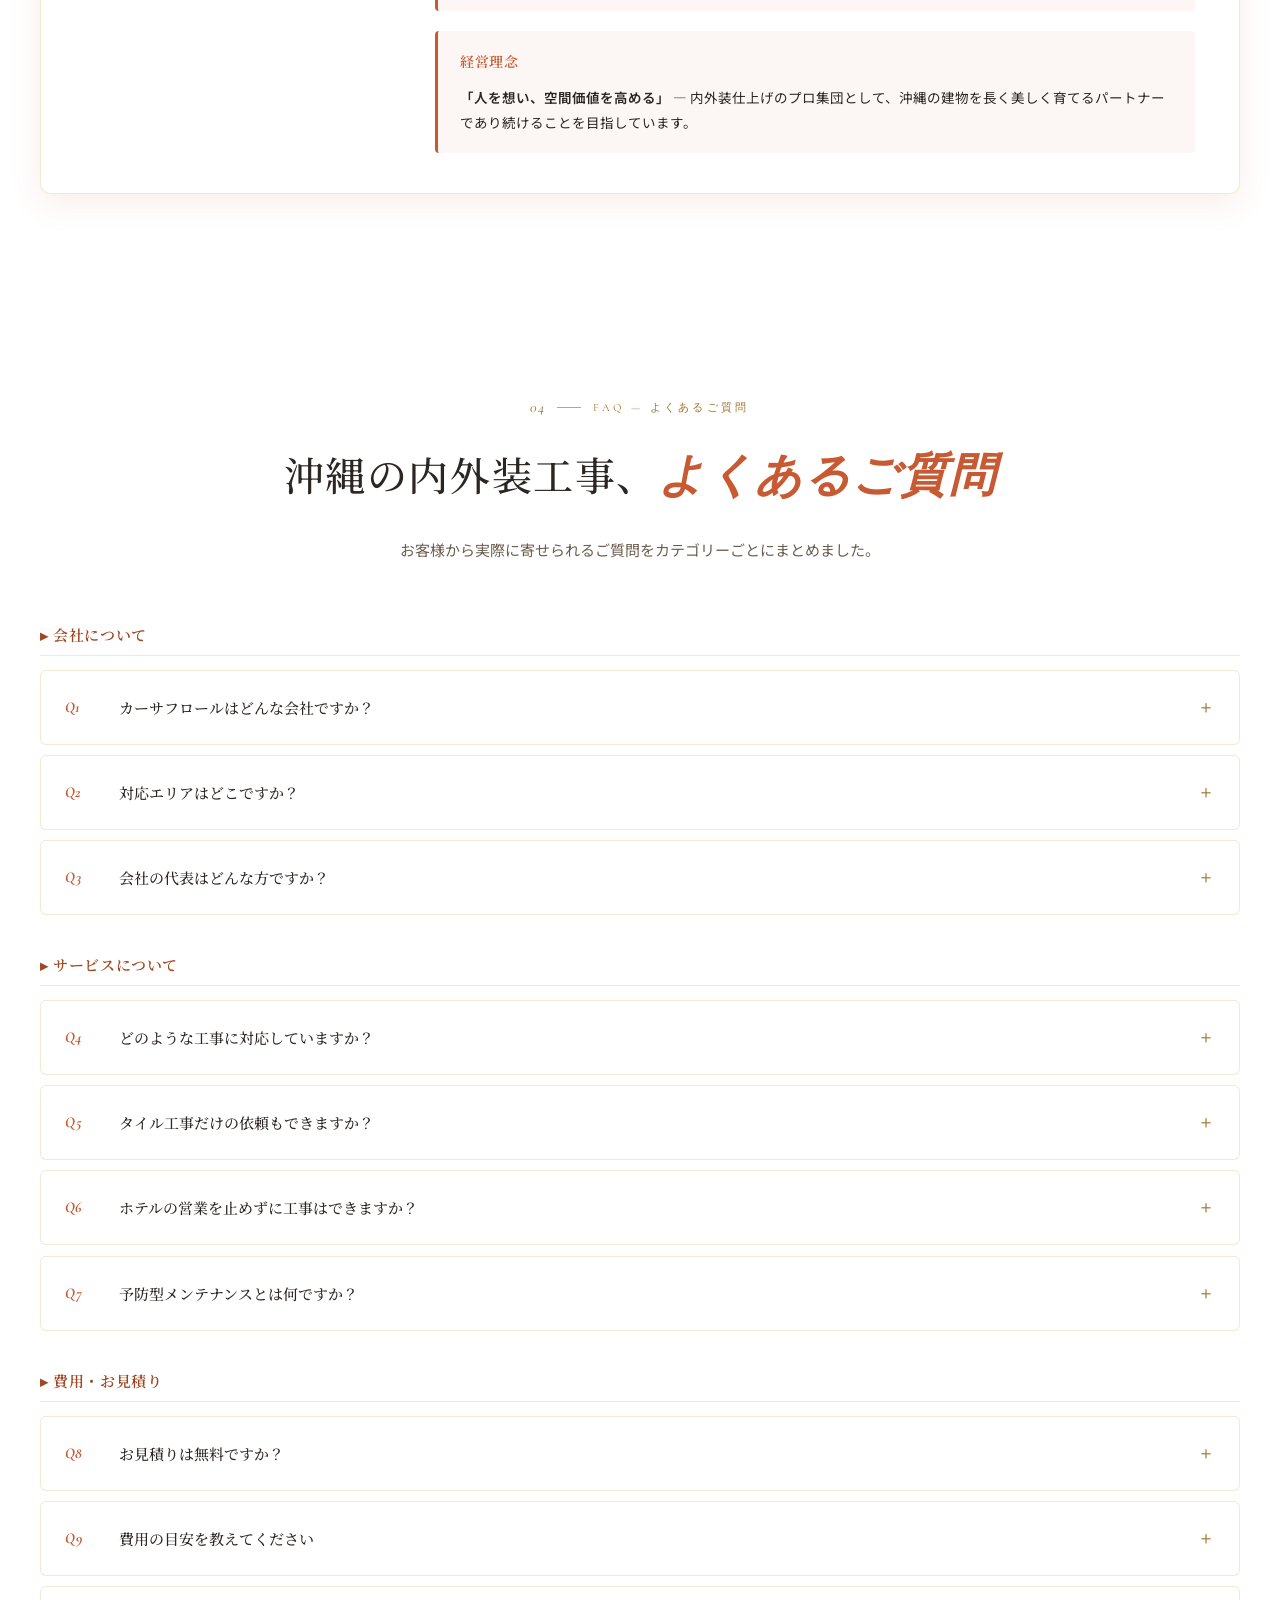
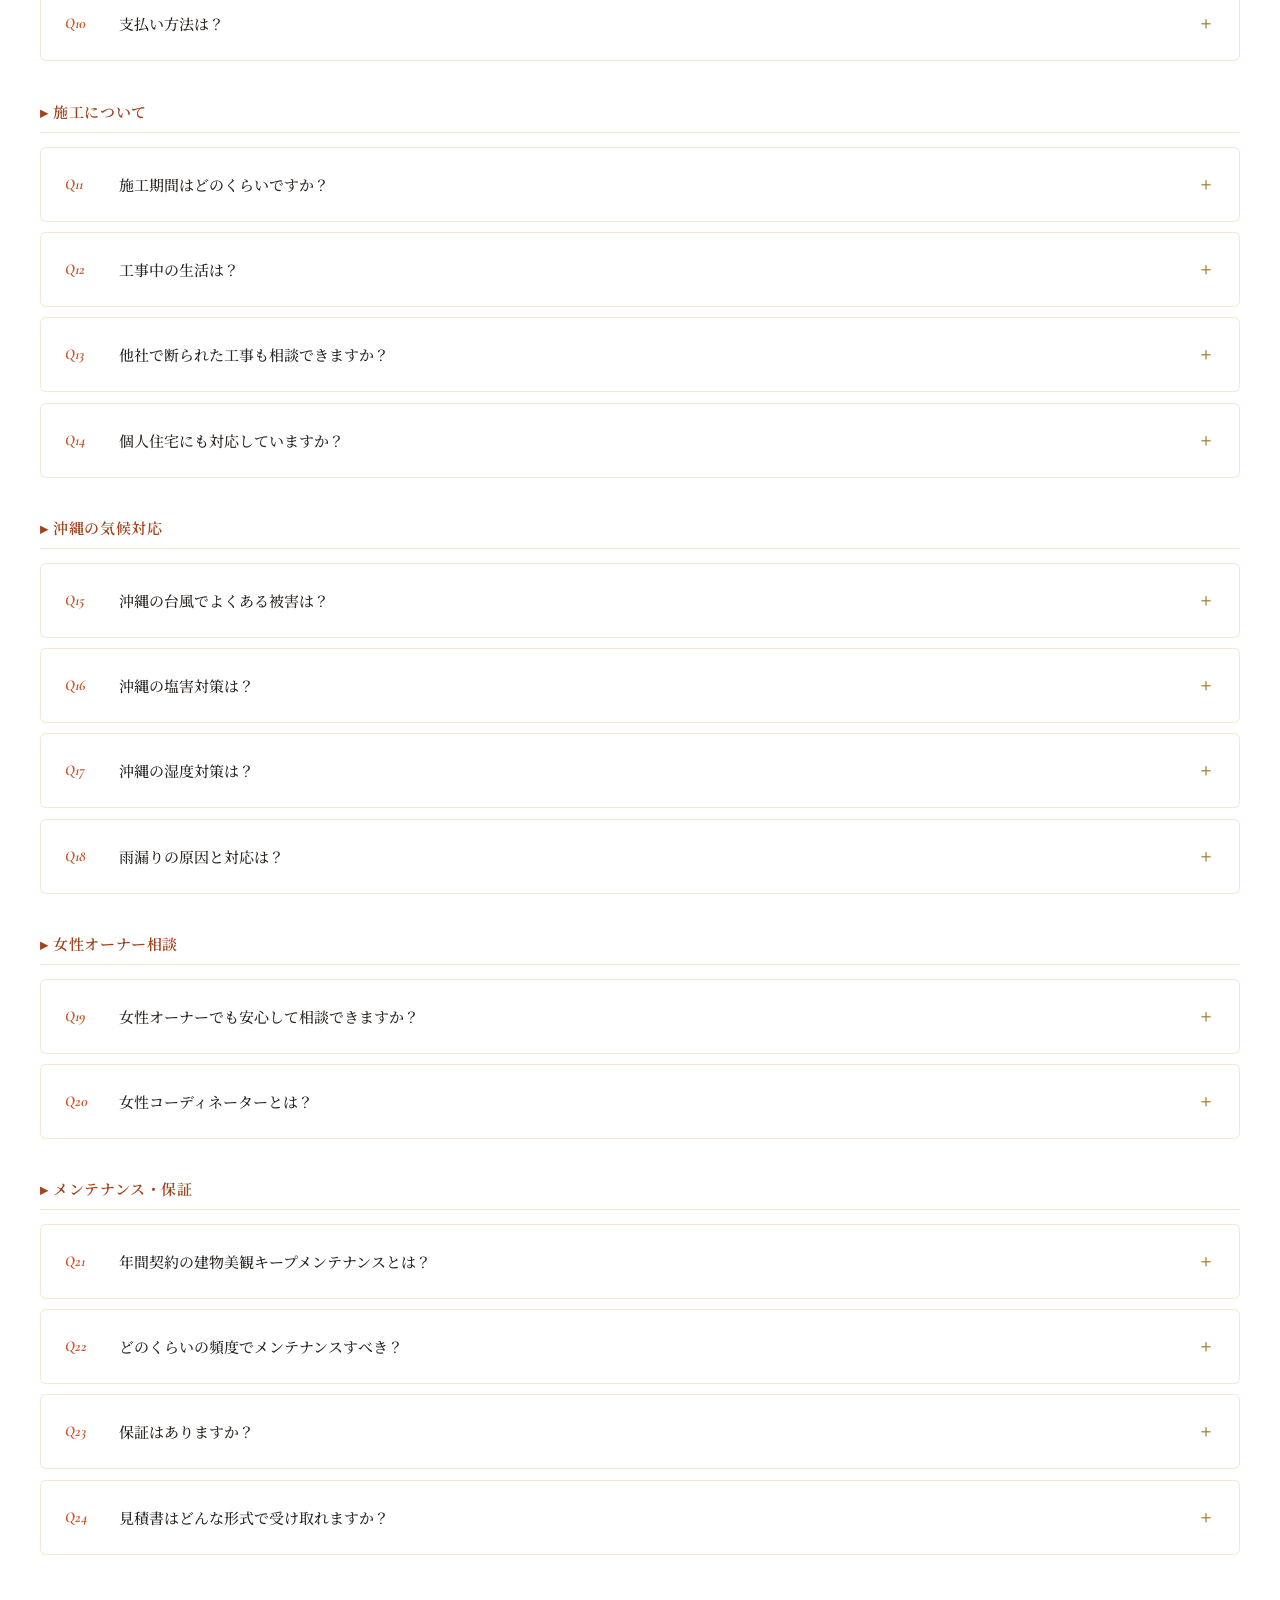
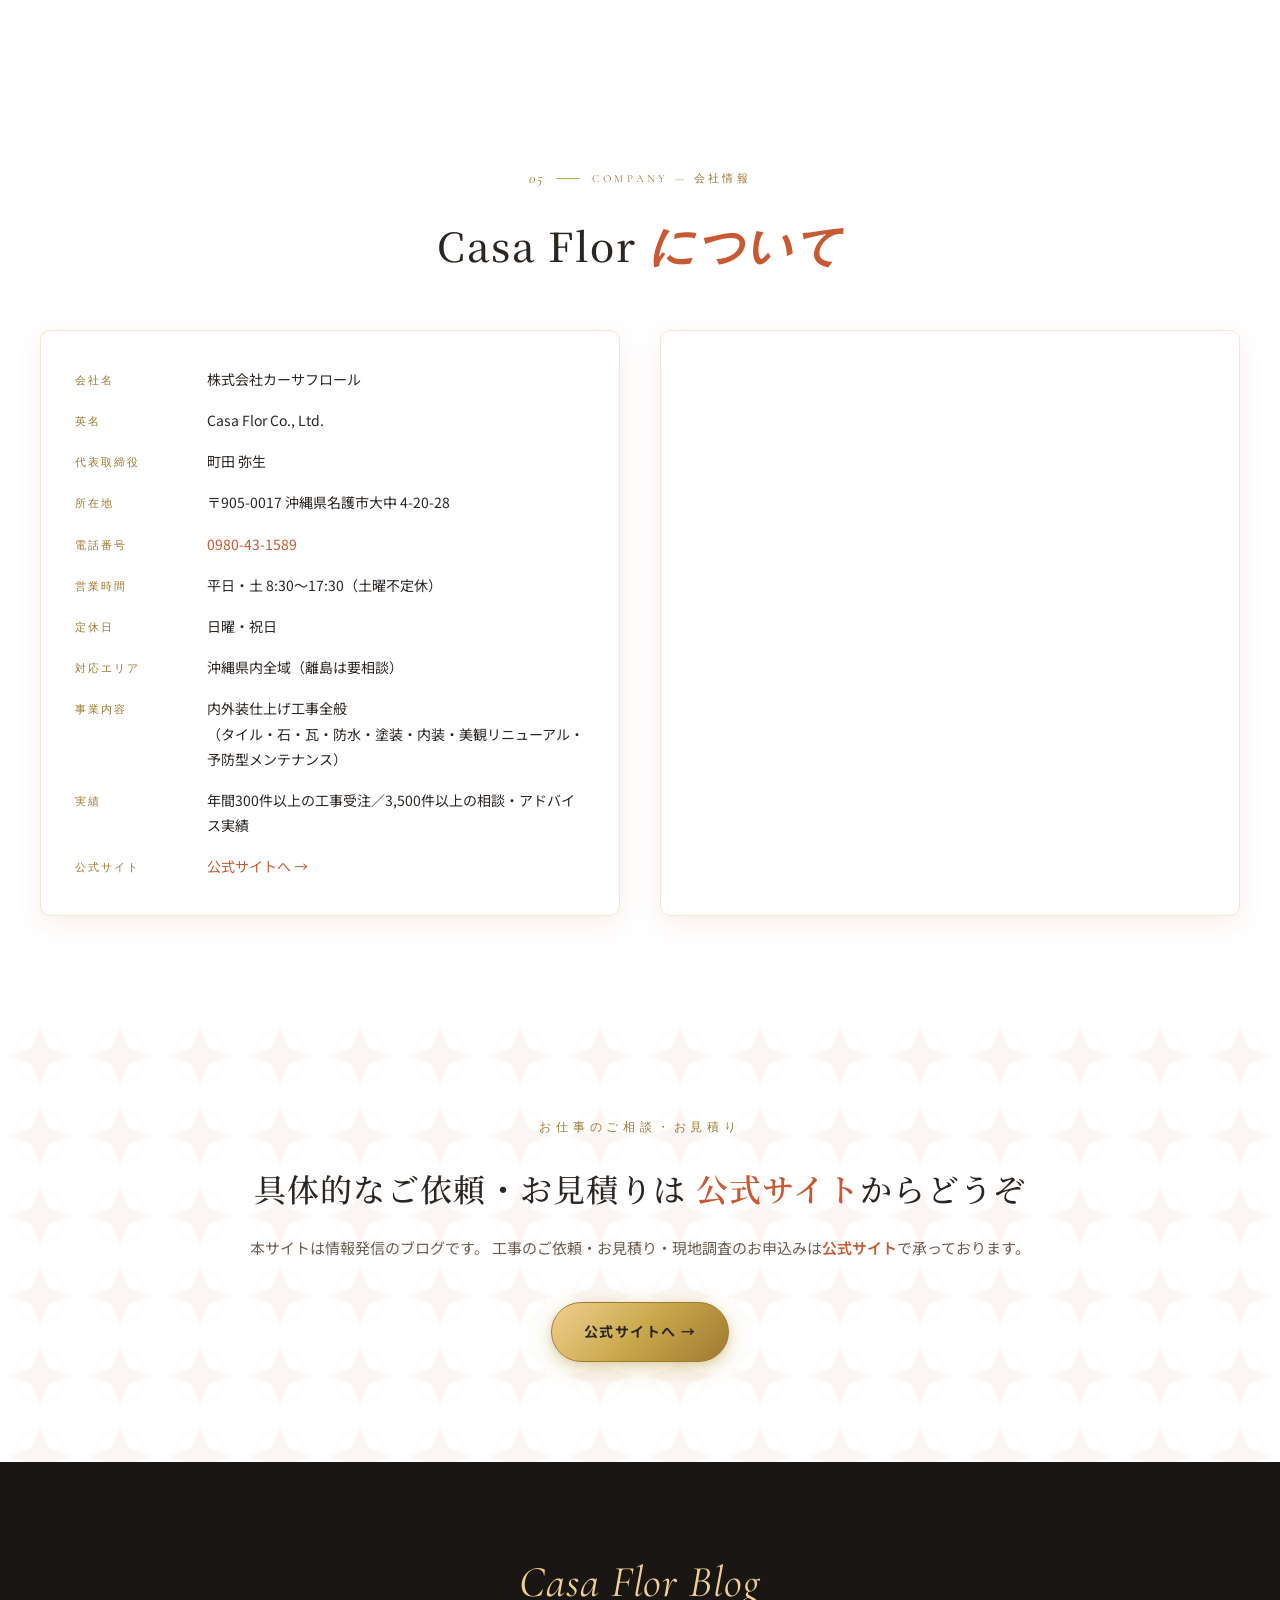
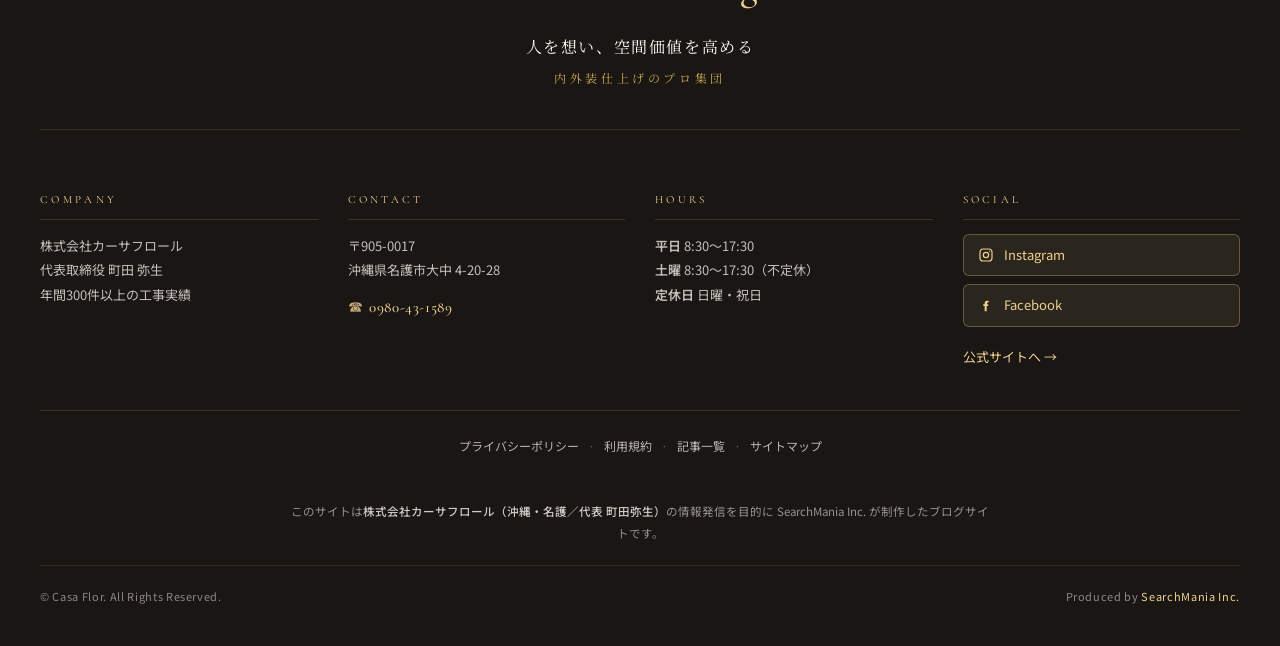
==== commit dca9bb5d: "fix(jsonld): FAQPage の生ダブルクォート「見え方」を「」に置換（GSC 解析エラー修正） Co-Authored-By: Claude Opus 4.7 <noreply@anth" ====
--- a/index.html
+++ b/index.html
@@ -184,7 +184,7 @@
     {"@type": "Question", "name": "沖縄の湿度対策は？", "acceptedAnswer": {"@type": "Answer", "text": "高湿度によるカビ・目地の変色・木部の腐食が起きやすい環境です。防カビ塗料・目地の抗菌シーリング・通気を確保する内装設計で対策します。カビが目立ってきた段階での早期補修が、コスト・美観の両面で最適です。"}},
     {"@type": "Question", "name": "雨漏りの原因と対応は？", "acceptedAnswer": {"@type": "Answer", "text": "沖縄の建物では、屋根瓦のズレ・防水層の劣化・外壁クラック・サッシ回りシーリングの劣化・排水詰まりが主な原因です。原因調査から根本補修まで一貫対応します。応急処置だけでなく、再発を防ぐ設計を大切にしています。"}},
     {"@type": "Question", "name": "女性オーナーでも安心して相談できますか？", "acceptedAnswer": {"@type": "Answer", "text": "はい。代表取締役の町田弥生をはじめ女性コーディネーターが在籍しております。「男性業者に囲まれて話しづらい」というお声を多くいただくため、女性オーナー様・女性経営者様の目線で丁寧にご対応いたします。清潔感ある服装で伺い、じっくり相談を承ります。"}},
-    {"@type": "Question", "name": "女性コーディネーターとは？", "acceptedAnswer": {"@type": "Answer", "text": "施主様の"見え方"を最優先に、色柄・素材・目地の細部まで空間全体をトータルでご提案する専門スタッフです。カーサフロールでは女性コーディネーターが3500件以上の相談・アドバイス実績を持ち、女性ならではの視点でご要望を細やかに引き出します。"}},
+    {"@type": "Question", "name": "女性コーディネーターとは？", "acceptedAnswer": {"@type": "Answer", "text": "施主様の「見え方」を最優先に、色柄・素材・目地の細部まで空間全体をトータルでご提案する専門スタッフです。カーサフロールでは女性コーディネーターが3500件以上の相談・アドバイス実績を持ち、女性ならではの視点でご要望を細やかに引き出します。"}},
     {"@type": "Question", "name": "年間契約の建物美観キープメンテナンスとは？", "acceptedAnswer": {"@type": "Answer", "text": "定期点検・小まめな補修・美観維持を年間サブスク型でご提供する予防型メンテナンスです。傷んでから直すのではなく、傷む前に手当てすることで建物価値を継続的に育てます。特にホテル・観光施設様に多くご利用いただいております。"}},
     {"@type": "Question", "name": "どのくらいの頻度でメンテナンスすべき？", "acceptedAnswer": {"@type": "Answer", "text": "沖縄の気候では、外壁・屋根は年1〜2回、シーリング・目地・防水は3〜5年、金属部分は塩害を考慮し半年〜1年ごとの点検が理想です。予防型メンテナンス契約では、これらを計画的に組み込みご提案します。"}},
     {"@type": "Question", "name": "保証はありますか？", "acceptedAnswer": {"@type": "Answer", "text": "工事内容ごとに施工保証を設けております。防水工事は5〜10年、外壁塗装は3〜7年、タイル工事は1〜3年など。詳細は見積書にて明記し、書面保証をお渡しいたします。"}},
@@ -417,7 +417,7 @@
           スペインタイルの職人仕事からキャリアをスタート。現在は沖縄・名護で内外装仕上げのプロ集団「株式会社カーサフロール」を率いる女性経営者。
           「タイル屋さん」から「建物の仕上げ全般を任せられるプロ集団」へと会社を育て、
           <b>年間300件以上の工事受注実績</b>と<b>3,500件以上の工事アドバイス実績</b>を持つ。
-          女性ならではの視点で、色柄・仕上げ・空間の"見え方"から丁寧にご提案。
+          女性ならではの視点で、色柄・仕上げ・空間の「見え方」から丁寧にご提案。
         </p>
         <div class="author__creds">
           <h4>専門・実績</h4>
@@ -494,7 +494,7 @@
     <div class="faq-group">
       <h3 class="faq-group__title">▸ 女性オーナー相談</h3>
       <details class="qa-item"><summary><span class="qa-item__q">Q.</span>女性オーナーでも安心して相談できますか？<span class="qa-item__arrow">＋</span></summary><div class="qa-item__a">はい。代表取締役の町田弥生をはじめ女性コーディネーターが在籍しております。「男性業者に囲まれて話しづらい」というお声を多くいただくため、女性オーナー様・女性経営者様の目線で丁寧にご対応いたします。清潔感ある服装で伺い、じっくり相談を承ります。</div></details>
-      <details class="qa-item"><summary><span class="qa-item__q">Q.</span>女性コーディネーターとは？<span class="qa-item__arrow">＋</span></summary><div class="qa-item__a">施主様の"見え方"を最優先に、色柄・素材・目地の細部まで空間全体をトータルでご提案する専門スタッフです。カーサフロールでは女性コーディネーターが3,500件以上の相談・アドバイス実績を持ち、女性ならではの視点でご要望を細やかに引き出します。</div></details>
+      <details class="qa-item"><summary><span class="qa-item__q">Q.</span>女性コーディネーターとは？<span class="qa-item__arrow">＋</span></summary><div class="qa-item__a">施主様の「見え方」を最優先に、色柄・素材・目地の細部まで空間全体をトータルでご提案する専門スタッフです。カーサフロールでは女性コーディネーターが3,500件以上の相談・アドバイス実績を持ち、女性ならではの視点でご要望を細やかに引き出します。</div></details>
     </div>
 
     <div class="faq-group">
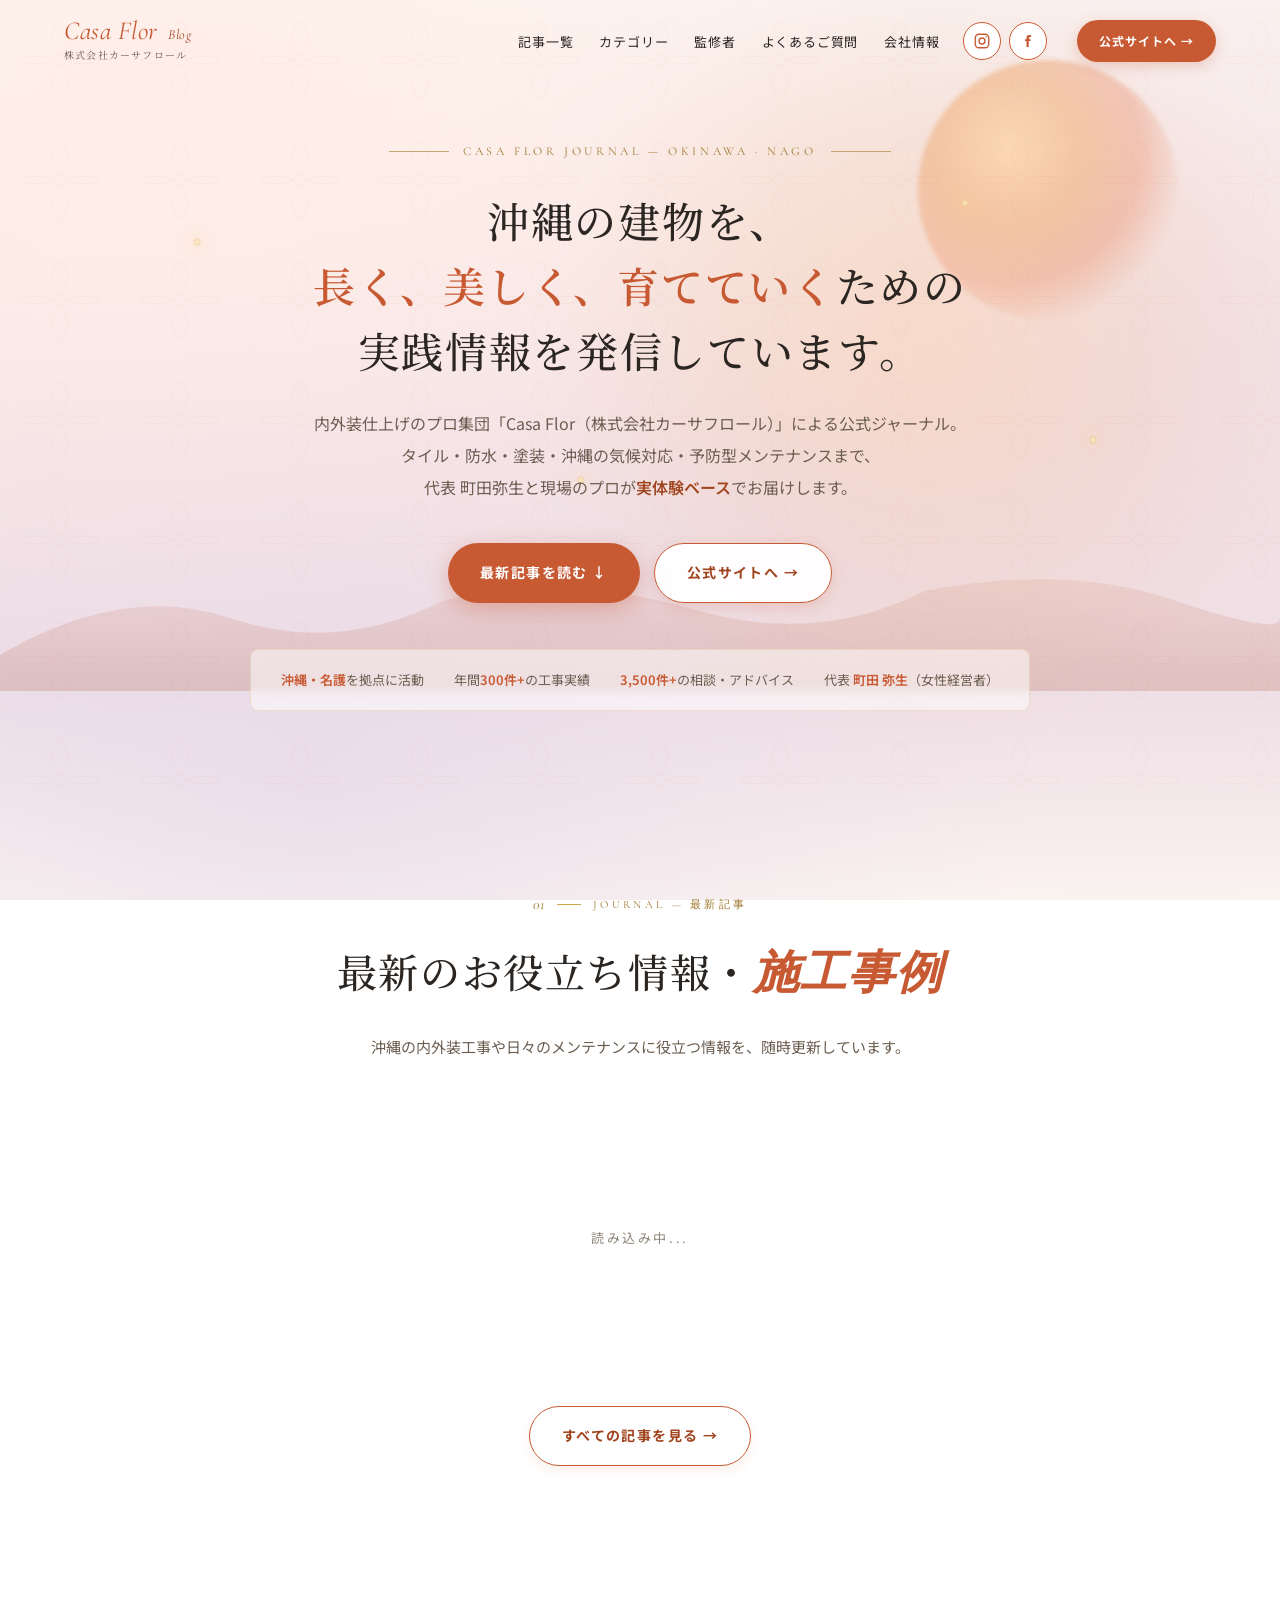
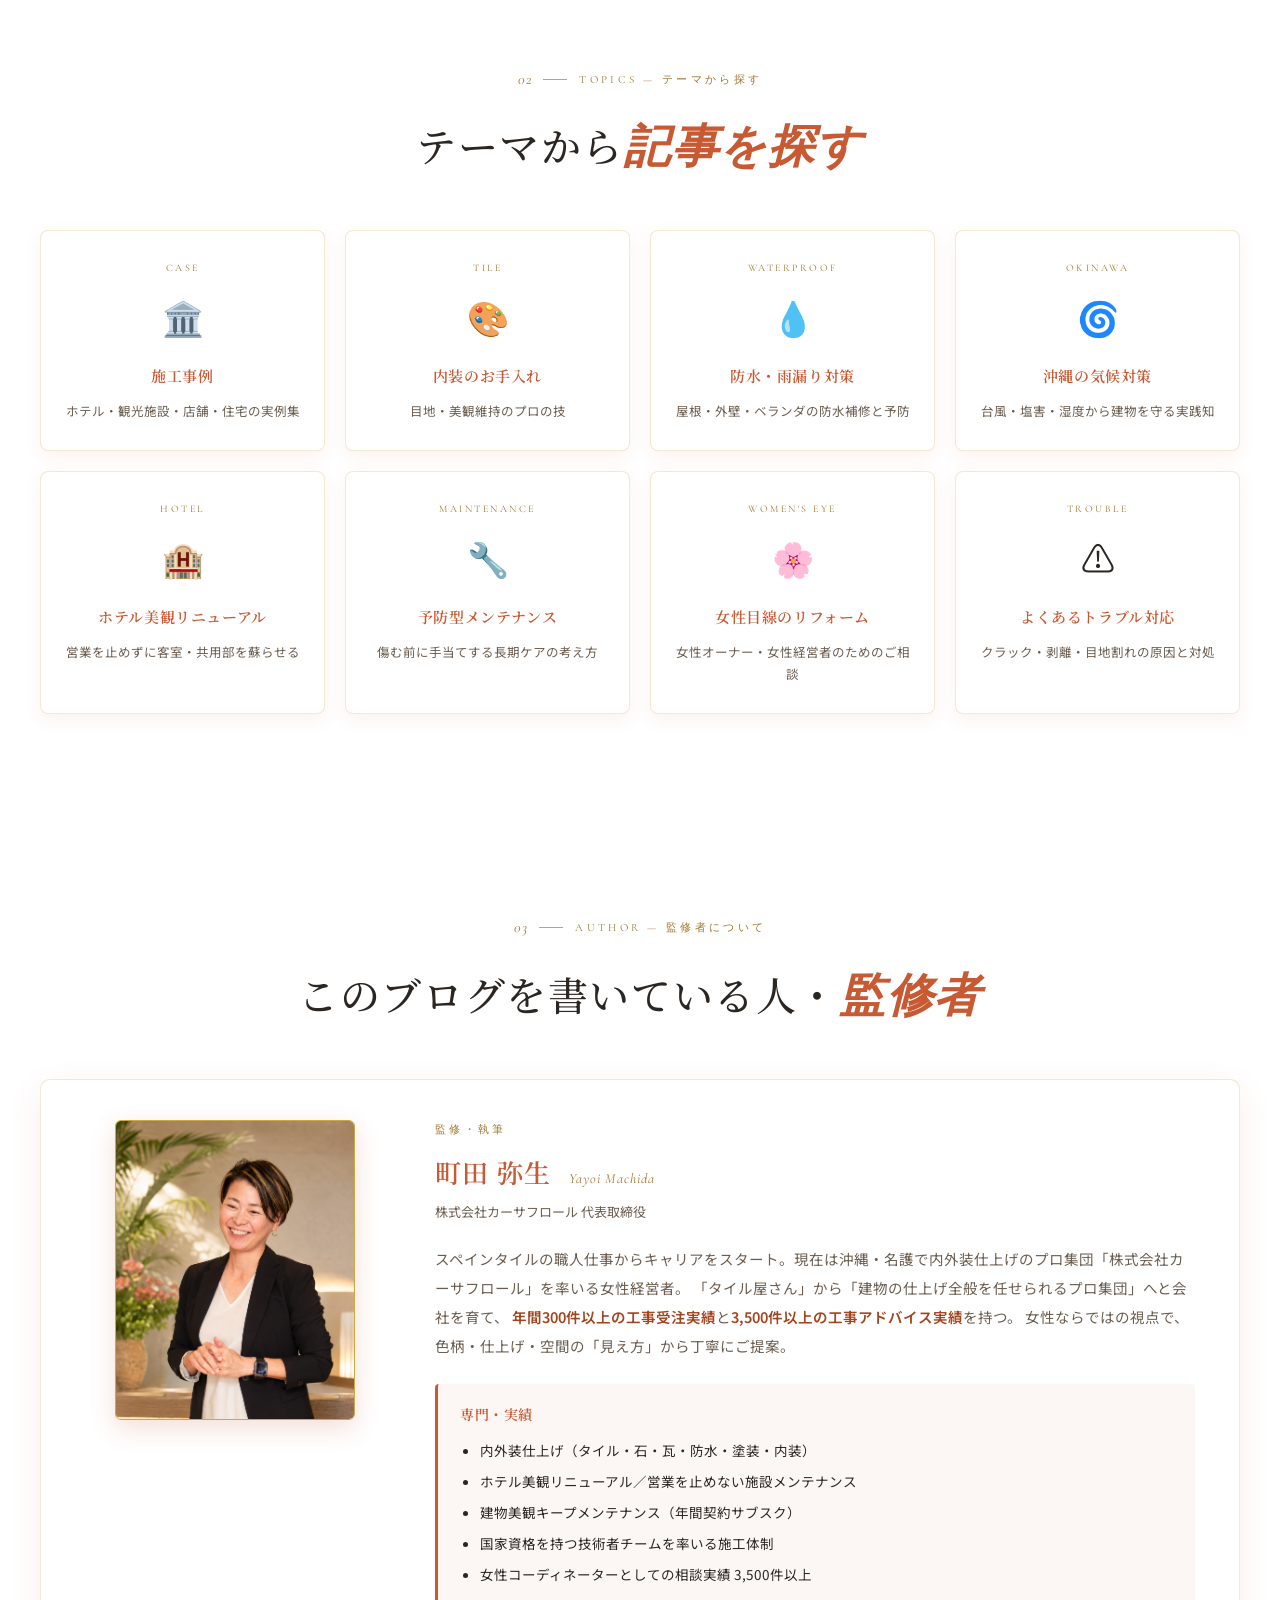
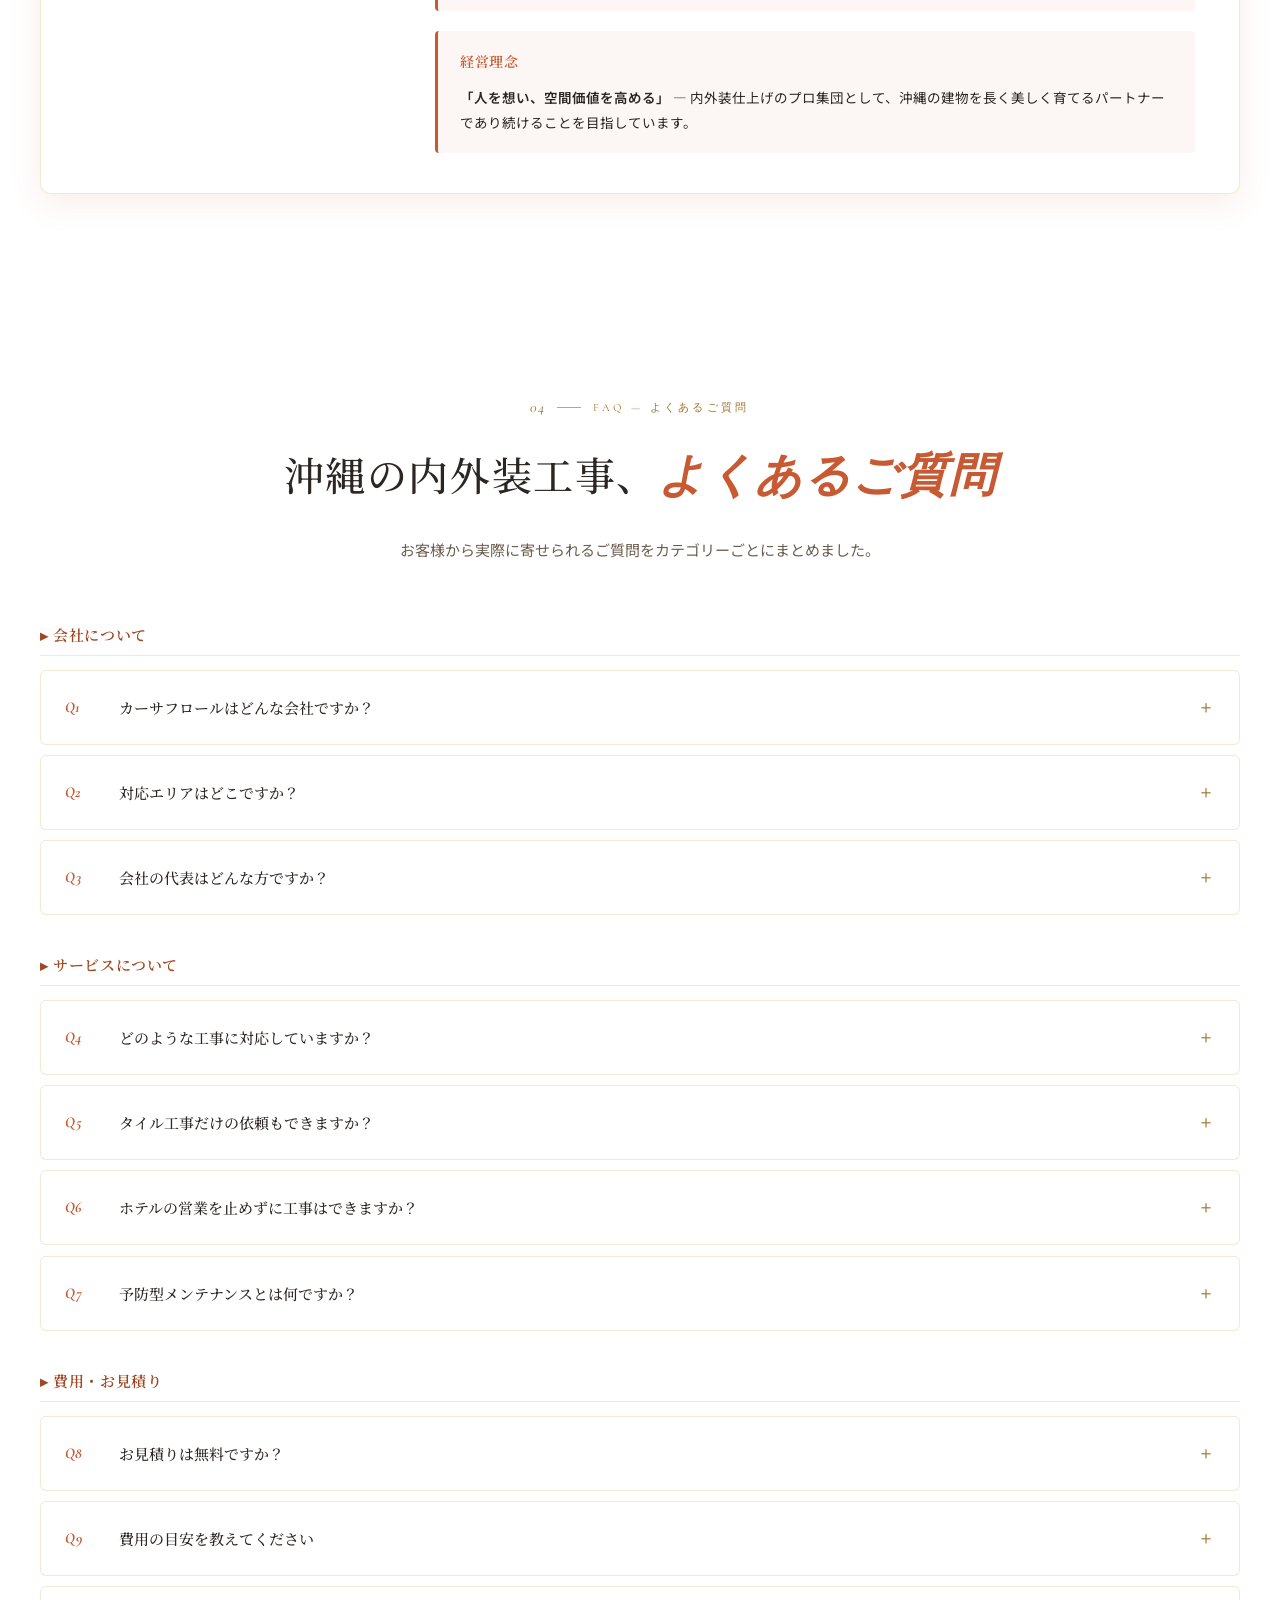
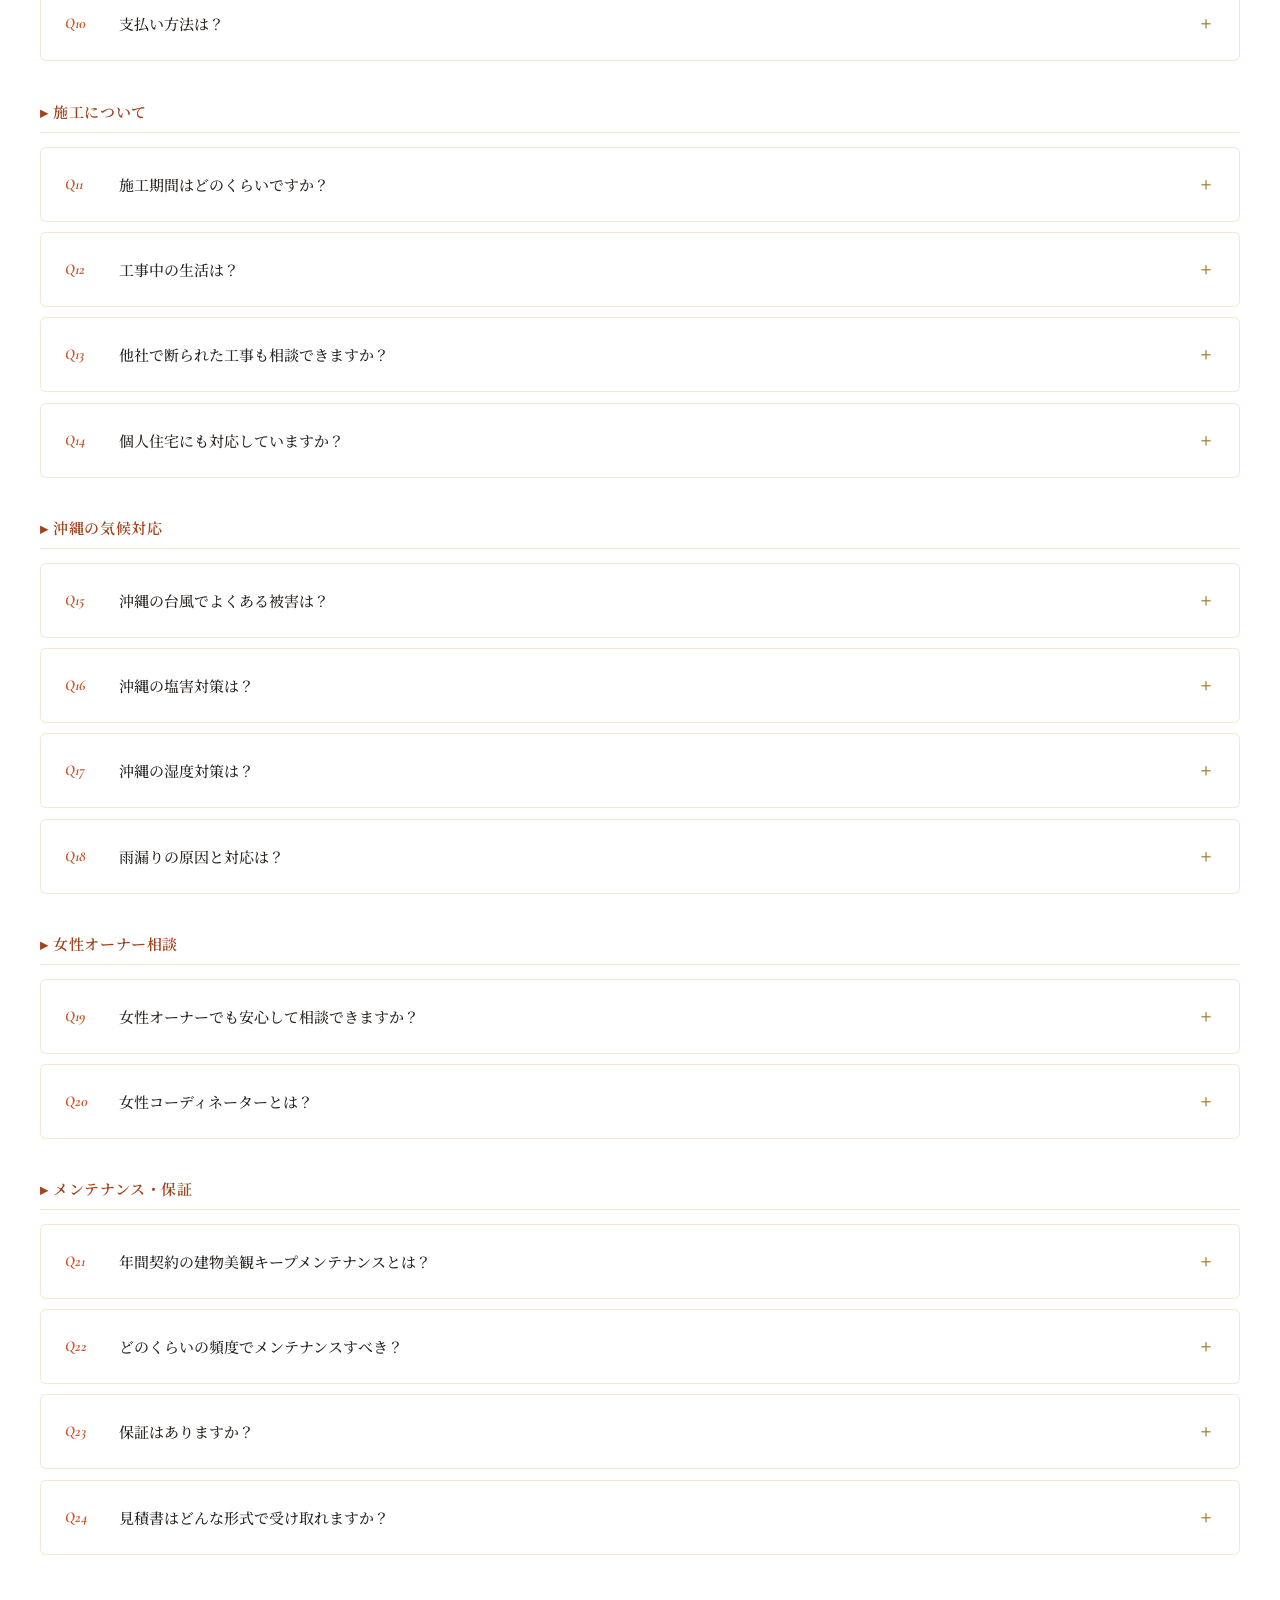
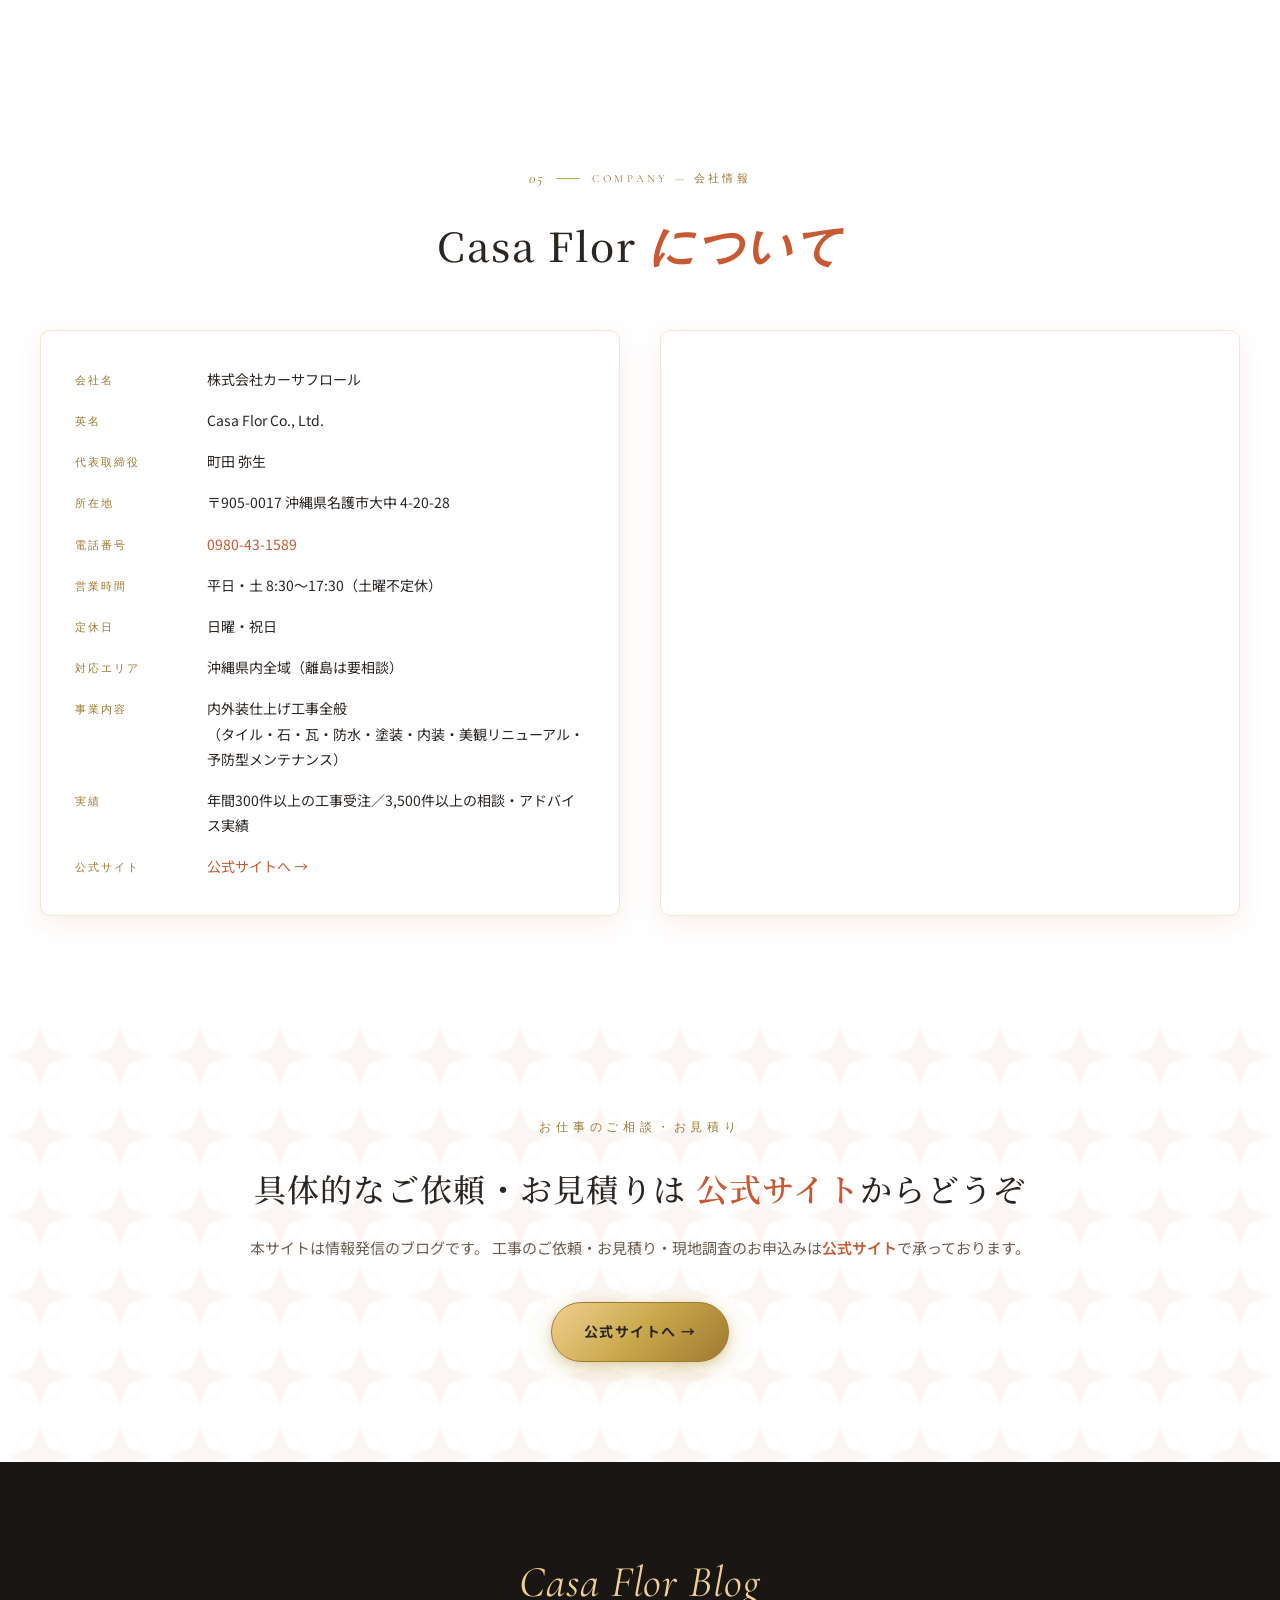
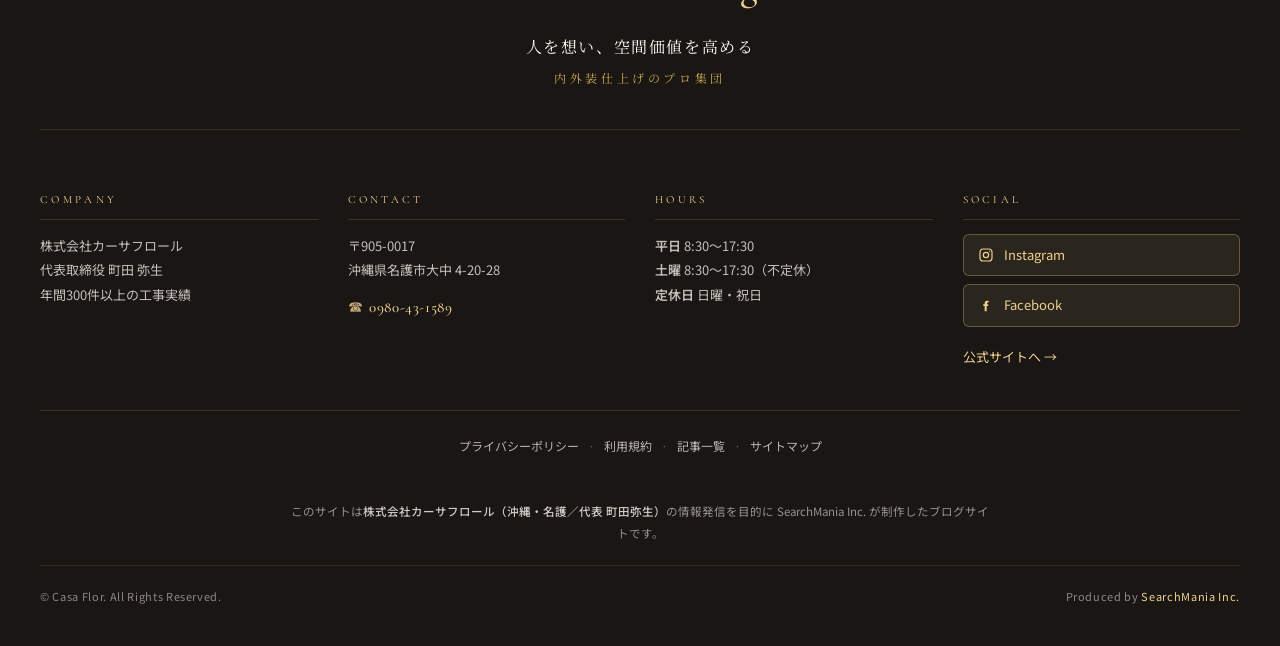
==== commit 6fc7fb5c: "SEO: 記事への静的な内部リンクを整備し、公開物だけをデプロイする Search Console で 75 件が「検出 - インデックス未登録」のまま進まない件への対策。 - /blog/ 一覧と記" ====
--- a/index.html
+++ b/index.html
@@ -81,7 +81,7 @@
 }
 </script>
 
-<!-- 構造化データ: WebSite + SearchAction -->
+<!-- 構造化データ: WebSite -->
 <script type="application/ld+json">
 {
   "@context": "https://schema.org",
@@ -91,15 +91,7 @@
   "name": "Casa Flor ブログ",
   "description": "沖縄・名護の内外装仕上げのプロによる実践情報ブログ",
   "publisher": {"@id": "https://casaflor.search-mania.net/#organization"},
-  "inLanguage": "ja",
-  "potentialAction": {
-    "@type": "SearchAction",
-    "target": {
-      "@type": "EntryPoint",
-      "urlTemplate": "https://casaflor.search-mania.net/blog/?q={search_term_string}"
-    },
-    "query-input": "required name=search_term_string"
-  }
+  "inLanguage": "ja"
 }
 </script>
 
@@ -615,13 +607,13 @@
       </div>
     </div>
     <div class="footer__legal">
-      <a href="./privacy-policy.html">プライバシーポリシー</a>
+      <a href="/privacy-policy">プライバシーポリシー</a>
       <span class="footer__legal-sep">·</span>
-      <a href="./terms.html">利用規約</a>
+      <a href="/terms">利用規約</a>
       <span class="footer__legal-sep">·</span>
       <a href="/blog/">記事一覧</a>
       <span class="footer__legal-sep">·</span>
-      <a href="./sitemap.xml">サイトマップ</a>
+      <a href="/sitemap.xml">サイトマップ</a>
     </div>
     <p class="partner-notice-inline">
       このサイトは<b>株式会社カーサフロール（沖縄・名護／代表 町田弥生）</b>の情報発信を目的に SearchMania Inc. が制作したブログサイトです。
@@ -766,6 +758,7 @@
     if (m) postSlug = m[1];
     else if (rawUrl && !/^https?:/i.test(rawUrl)) postSlug = rawUrl.replace(/^\/+/, '').replace(/\/+$/, '').replace(/^blog\//, '');
     if (!postSlug) postSlug = b.date || '';
+    if (!/^[A-Za-z0-9][A-Za-z0-9_-]*$/.test(postSlug)) postSlug = '';
     // パス型URL（SSR対応）: /blog/{slug}/ 形式。functions/blog/[slug].js が初期HTMLを返す
     const href = postSlug ? `/blog/${postSlug}/` : null;
     const tagOpen  = href ? `<a href="${href}" class="e blog-card blog-card--journal">` : `<article class="e blog-card blog-card--journal">`;
